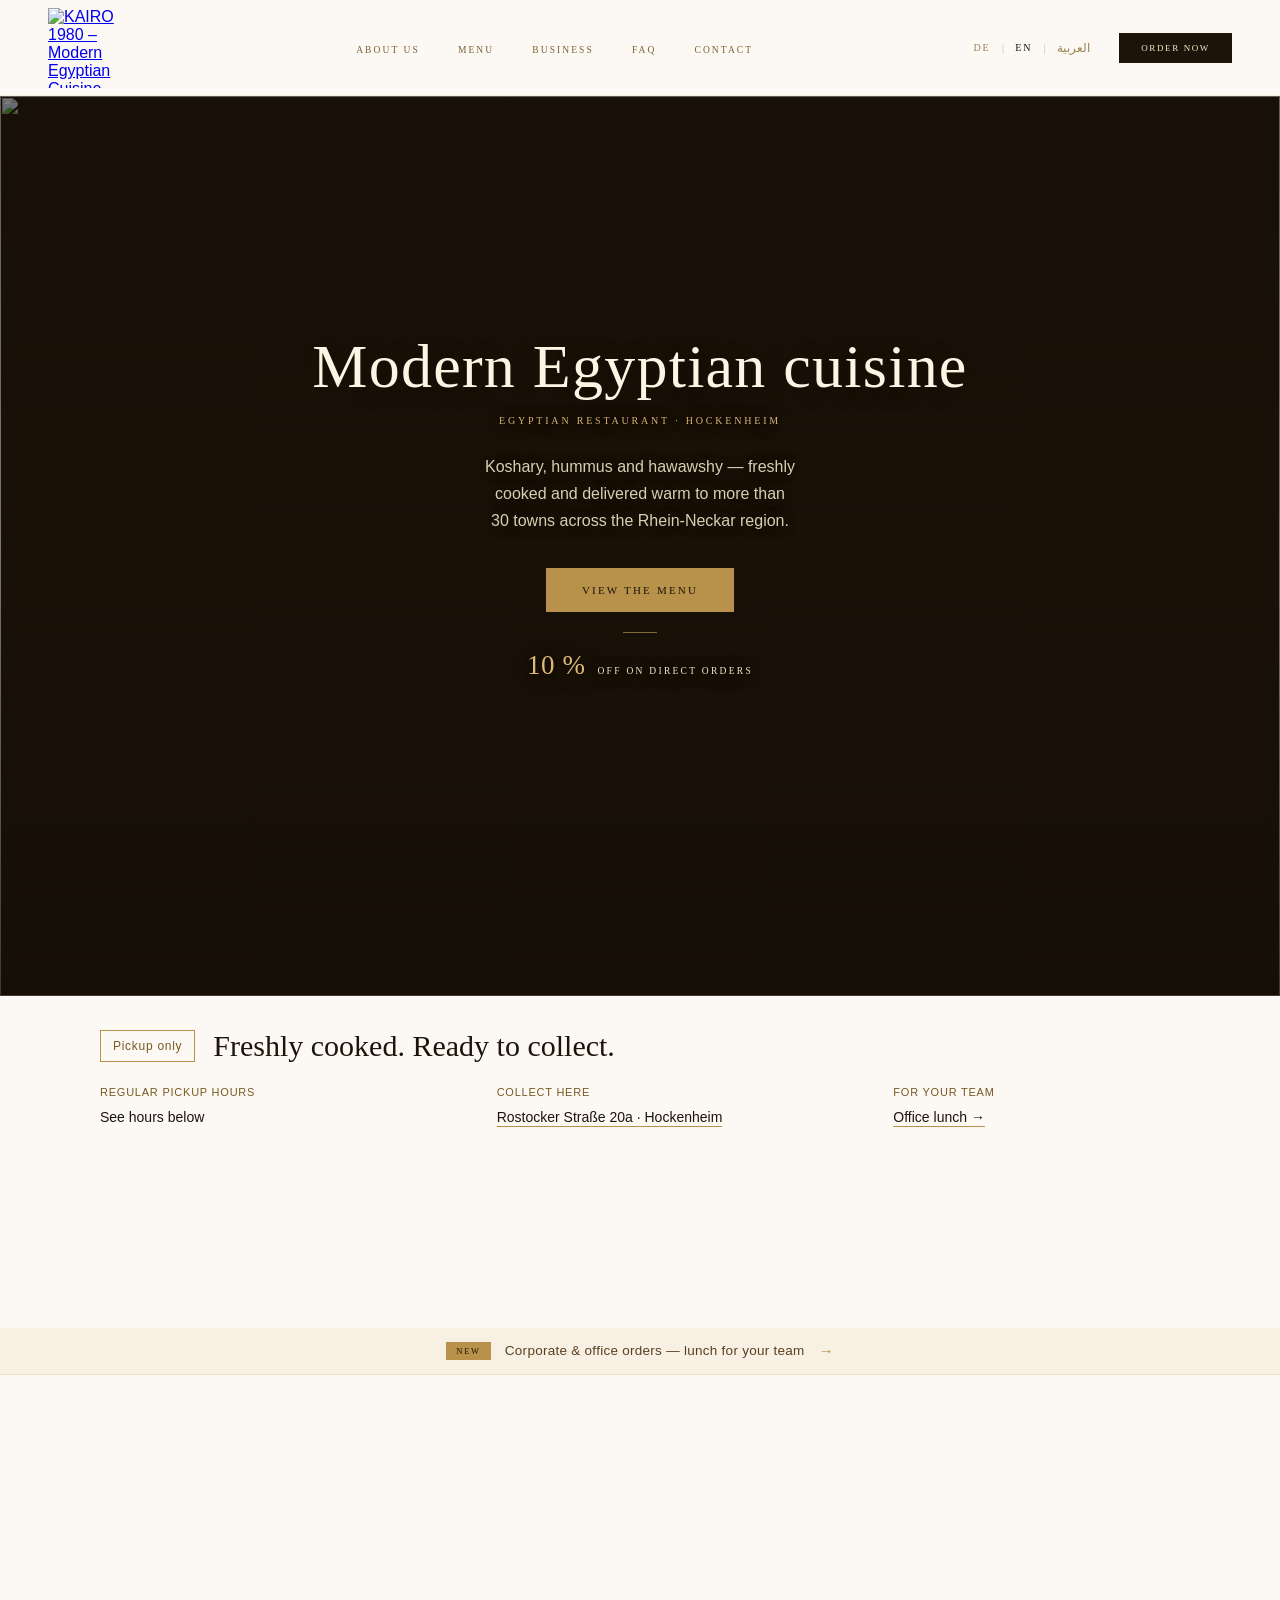
==== index.html @ 0d57faad "Pickup-only mode offers online payment again, and orders after a closure reach the books - The baske" ====
<!DOCTYPE html>
<html lang="de">
<head>
<meta charset="UTF-8">
<meta name="viewport" content="width=device-width, initial-scale=1.0">
<title class="t" data-de="Ägyptisches Restaurant Hockenheim | KAIRO 1980" data-en="Egyptian Restaurant Hockenheim | KAIRO 1980" data-ar="مطعم مصري في هوكنهايم | KAIRO 1980">Ägyptisches Restaurant Hockenheim | KAIRO 1980</title>
<!-- The description, the social cards and the canonical are written by

     lang.js for the language being read, from the same data-* attributes the

     visible copy uses. The values below are the German original and the

     no-JavaScript fallback. -->

<meta name="description" class="t" data-t="content"

      data-de="Ägyptisches Restaurant in Hockenheim: Koshary, Hummus und Hawawshy, frisch gekocht. Lieferung im Rhein-Neckar-Kreis und Abholung – ab 100 € gratis geliefert."

      data-en="KAIRO 1980 – Egyptian restaurant in Hockenheim (Rhein-Neckar). Authentic Koshary, Hummus, Hawawshy &amp; more. Delivery and pickup – free delivery from €100."

      data-ar="KAIRO 1980 – مطعم مصري في هوكنهايم (راين-نيكار). كشري وحمص وحواوشي أصلي وأكتر. توصيل واستلام — ومن 100 € وفوق التوصيل مجاني."

      content="KAIRO 1980 – Ägyptisches Restaurant in Hockenheim (Rhein-Neckar). Authentisches Koshary, Hummus, Hawawshy &amp; mehr. Lieferservice und Abholung – ab 100 € Bestellwert liefern wir kostenfrei." data-pickup-de="Frisch gekochte ägyptische Küche zum Abholen in Hockenheim: Koshary, Hummus, Hawawshy und mehr. Online bestellen, in der Rostocker Straße 20a abholen." data-pickup-en="Fresh Egyptian food for pickup in Hockenheim. Order for yourself or your team lunch and collect at Rostocker Straße 20a. No delivery." data-pickup-ar="أكل مصري طازة للاستلام من المطعم في هوكنهايم. اطلب لنفسك أو لغدا فريقك واستلم من Rostocker Straße 20a. مفيش توصيل.">
<meta name="keywords" class="t" data-t="content"

      data-de="ägyptisches Restaurant Hockenheim, Koshary Hockenheim, ägyptisches Essen Hockenheim, Lieferservice Hockenheim, arabisches Essen Mannheim, orientalisches Restaurant Rhein-Neckar, Hummus Hockenheim, Hawawshy, Egyptian restaurant Hockenheim, KAIRO 1980"

      data-en="Egyptian restaurant Hockenheim, Koshary Hockenheim, Egyptian food Hockenheim, food delivery Hockenheim, Arabic food Mannheim, Middle Eastern restaurant Rhein-Neckar, Hummus Hockenheim, Hawawshy, KAIRO 1980"

      data-ar="مطعم مصري في ألمانيا, مطعم مصري هوكنهايم, أكل مصري هوكنهايم, كشري في ألمانيا, حواوشي هوكنهايم, توصيل أكل عربي مانهايم, مطعم عربي راين نيكار, KAIRO 1980"

      content="ägyptisches Restaurant Hockenheim, Koshary Hockenheim, ägyptisches Essen Hockenheim, Lieferservice Hockenheim, arabisches Essen Mannheim, orientalisches Restaurant Rhein-Neckar, Hummus Hockenheim, Hawawshy, Egyptian restaurant Hockenheim, KAIRO 1980" data-pickup-de="ägyptisches Essen Hockenheim, Abholung Hockenheim, Mittagessen Büro, Team-Lunch, KAIRO 1980" data-pickup-en="Egyptian food Hockenheim, pickup, office lunch, team lunch, KAIRO 1980" data-pickup-ar="أكل مصري هوكنهايم، استلام، غدا الشركات، KAIRO 1980">
<!-- max-image-preview:large is what lets Google show the hero photograph next
     to the result rather than a thumbnail; the snippet limits stop it from
     truncating the description on its own. -->
<meta name="robots" content="index, follow, max-image-preview:large, max-snippet:-1, max-video-preview:-1">
<meta name="author" content="KAIRO 1980">
<meta name="theme-color" content="#1c1409">
<!-- One URL per language, so a shared link opens in the language it was shared
     in and hreflang has something real to point at. lang.js keeps the canonical
     in step with what is being read, appending ?lang= to the href below;
     German, the default, keeps the bare URL. The href is the only place this
     page's address is written — nothing repeats it for the script to read. -->
<link rel="canonical" href="https://kairo1980.de/">

<link rel="alternate" hreflang="de" href="https://kairo1980.de/">

<link rel="alternate" hreflang="en" href="https://kairo1980.de/?lang=en">

<link rel="alternate" hreflang="ar" href="https://kairo1980.de/?lang=ar">

<link rel="alternate" hreflang="x-default" href="https://kairo1980.de/">
<meta property="og:type" content="restaurant">
<meta property="og:title" class="t" data-t="content" data-de="KAIRO 1980 – Moderne Ägyptische Küche in Hockenheim" data-en="KAIRO 1980 – Modern Egyptian Cuisine in Hockenheim" data-ar="KAIRO 1980 – مطبخ مصري عصري في هوكنهايم" content="KAIRO 1980 – Moderne Ägyptische Küche in Hockenheim">
<meta property="og:description" class="t" data-t="content" data-de="Authentisches ägyptisches Comfort Food mit Seele. Koshary, Hummus, Hawawshy &amp; mehr. Lieferservice &amp; Abholung in Hockenheim." data-en="Authentic Egyptian comfort food with soul. Koshary, Hummus, Hawawshy &amp; more. Delivery &amp; pickup in Hockenheim." data-ar="أكل مصري أصيل بروح. كشري وحمص وحواوشي وأكتر. توصيل واستلام في هوكنهايم." content="Authentisches ägyptisches Comfort Food mit Seele. Koshary, Hummus, Hawawshy &amp; mehr. Lieferservice &amp; Abholung in Hockenheim." data-pickup-de="Frisch gekochte ägyptische Küche zum Abholen in Hockenheim: Koshary, Hummus, Hawawshy und mehr. Online bestellen, in der Rostocker Straße 20a abholen." data-pickup-en="Fresh Egyptian food for pickup in Hockenheim. Order for yourself or your team lunch and collect at Rostocker Straße 20a. No delivery." data-pickup-ar="أكل مصري طازة للاستلام من المطعم في هوكنهايم. اطلب لنفسك أو لغدا فريقك واستلم من Rostocker Straße 20a. مفيش توصيل.">
<meta property="og:url" content="https://kairo1980.de/">
<meta property="og:image" content="https://kairo1980.de/images/hero.jpg">
<meta property="og:image:width" content="1920">
<meta property="og:image:height" content="1280">
<meta property="og:image:alt" class="t" data-t="content" data-de="Ägyptische Gerichte von KAIRO 1980 in Hockenheim" data-en="Egyptian dishes by KAIRO 1980 in Hockenheim" data-ar="أطباق مصرية من KAIRO 1980 في هوكنهايم" content="Ägyptische Gerichte von KAIRO 1980 in Hockenheim">
<meta property="og:locale" class="t" data-t="content" data-de="de_DE" data-en="en_GB" data-ar="ar_EG" content="de_DE">
<meta property="og:locale:alternate" content="en_GB">
<meta property="og:locale:alternate" content="ar_EG">
<meta property="og:site_name" content="KAIRO 1980">
<meta name="twitter:card" content="summary_large_image">
<meta name="twitter:title" class="t" data-t="content" data-de="KAIRO 1980 – Moderne Ägyptische Küche in Hockenheim" data-en="KAIRO 1980 – Modern Egyptian Cuisine in Hockenheim" data-ar="KAIRO 1980 – مطبخ مصري عصري في هوكنهايم" content="KAIRO 1980 – Moderne Ägyptische Küche in Hockenheim">
<meta name="twitter:description" class="t" data-t="content" data-de="Authentisches ägyptisches Comfort Food. Lieferservice &amp; Abholung in Hockenheim." data-en="Authentic Egyptian comfort food. Delivery &amp; pickup in Hockenheim." data-ar="أكل مصري أصيل. توصيل واستلام في هوكنهايم." content="Authentisches ägyptisches Comfort Food. Lieferservice &amp; Abholung in Hockenheim." data-pickup-de="Frisch gekochte ägyptische Küche zum Abholen in Hockenheim: Koshary, Hummus, Hawawshy und mehr. Online bestellen, in der Rostocker Straße 20a abholen." data-pickup-en="Fresh Egyptian food for pickup in Hockenheim. Order for yourself or your team lunch and collect at Rostocker Straße 20a. No delivery." data-pickup-ar="أكل مصري طازة للاستلام من المطعم في هوكنهايم. اطلب لنفسك أو لغدا فريقك واستلم من Rostocker Straße 20a. مفيش توصيل.">
<meta name="twitter:image" content="https://kairo1980.de/images/hero.jpg">
<meta name="twitter:image:alt" class="t" data-t="content" data-de="Ägyptische Gerichte von KAIRO 1980 in Hockenheim" data-en="Egyptian dishes by KAIRO 1980 in Hockenheim" data-ar="أطباق مصرية من KAIRO 1980 في هوكنهايم" content="Ägyptische Gerichte von KAIRO 1980 in Hockenheim">
<!-- Base structured data. order.js rewrites the opening hours, the delivery
     towns, the menu and the rating into this block from the same config and
     DOM the page renders, so the markup and the data cannot diverge. The
     values below are the no-JavaScript fallback. -->
<script id="restaurantSchema" type="application/ld+json">
{
  "@context": "https://schema.org",
  "@type": "Restaurant",
  "@id": "https://kairo1980.de/#restaurant",
  "name": "KAIRO 1980",
  "description": "Authentische moderne ägyptische Küche in Hockenheim. Frisch zubereitet, handgemacht – inspiriert von den Aromen Kairos.",
  "url": "https://kairo1980.de/",
  "logo": "https://kairo1980.de/images/logo-mark.png",
  "image": [
    "https://kairo1980.de/images/hero.jpg",
    "https://kairo1980.de/images/logo-mark.png"
  ],
  "telephone": "+49-176-79906621",
  "email": "info@kairo1980.de",
  "address": {
    "@type": "PostalAddress",
    "streetAddress": "Rostocker Straße 20a",
    "addressLocality": "Hockenheim",
    "postalCode": "68766",
    "addressCountry": "DE"
  },
  "geo": {
    "@type": "GeoCoordinates",
    "latitude": 49.3298953,
    "longitude": 8.5472743
  },
  "openingHoursSpecification": [
    {
      "@type": "OpeningHoursSpecification",
      "dayOfWeek": ["Wednesday","Thursday","Friday","Saturday","Sunday"],
      "opens": "11:00",
      "closes": "14:30"
    },
    {
      "@type": "OpeningHoursSpecification",
      "dayOfWeek": ["Wednesday","Thursday","Friday","Saturday","Sunday"],
      "opens": "18:00",
      "closes": "23:00"
    },
    {
      "@type": "OpeningHoursSpecification",
      "dayOfWeek": ["Monday", "Tuesday"],
      "opens": "00:00",
      "closes": "00:00"
    }
  ],
  "servesCuisine": ["Ägyptisch", "Orientalisch", "Arabisch", "Egyptian", "Middle Eastern"],
  "areaServed": ["Hockenheim","Reilingen","Neulußheim","Altlußheim","Ketsch","Edingen-Neckarhausen","Ladenburg","Walldorf","St. Leon-Rot","Sandhausen","Schwetzingen","Plankstadt","Brühl","Waghäusel","Oberhausen-Rheinhausen","Eppelheim","Wiesloch","Philippsburg","Rauenberg","Heidelberg","Schifferstadt","Mannheim"],
  "keywords": "Koshary, Hummus, Hawawshy, Baba Ghanough, ägyptisches Restaurant, Lieferservice Hockenheim",
  "priceRange": "€€",
  "hasMap": [
    "https://maps.google.com/?q=Rostocker+Stra%C3%9Fe+20a,+68766+Hockenheim",
    "https://maps.apple.com/?q=KAIRO%201980&ll=49.3298953,8.5472743&address=Rostocker%20Stra%C3%9Fe%2020a,%2068766%20Hockenheim"
  ],
  "hasMenu": "https://kairo1980.de/#speisekarte",
  "sameAs": [
    "https://www.lieferando.de/speisekarte/kairo-1980",
    "https://www.ubereats.com/de/store/kairo-1980/3a9t8nwzXfm3iAkRVtCemA",
    "https://g.page/r/CcsxCqNf8mEREBM",
    "https://www.instagram.com/_kairo1980_/"
  ],
  "currenciesAccepted": "EUR",
  "paymentAccepted": "Bargeld, EC-/Girocard, Kreditkarte, Rechnung (Firmenkunden)",
  "acceptsReservations": "False",
  "hasDeliveryMethod": ["http://purl.org/goodrelations/v1#DeliveryModeOwnFleet", "http://purl.org/goodrelations/v1#DeliveryModePickUp"],
  "potentialAction": {
    "@type": "OrderAction",
    "target": {
      "@type": "EntryPoint",
      "urlTemplate": "https://kairo1980.de/#speisekarte",
      "actionPlatform": [
        "http://schema.org/DesktopWebPlatform",
        "http://schema.org/IOSPlatform",
        "http://schema.org/AndroidPlatform"
      ]
    },
    "deliveryMethod": [
      "http://purl.org/goodrelations/v1#DeliveryModeOwnFleet",
      "http://purl.org/goodrelations/v1#DeliveryModePickUp"
    ],
    "priceSpecification": {
      "@type": "DeliveryChargeSpecification",
      "appliesToDeliveryMethod": "http://purl.org/goodrelations/v1#DeliveryModeOwnFleet",
      "priceCurrency": "EUR"
    }
  },
  "orderAction": [
    {"@type": "OrderAction", "target": "https://kairo1980.de/#speisekarte"},
    {"@type": "OrderAction", "target": "https://www.lieferando.de/speisekarte/kairo-1980"},
    {"@type": "OrderAction", "target": "https://www.ubereats.com/de/store/kairo-1980/3a9t8nwzXfm3iAkRVtCemA"}
  ],
  "parentOrganization": {
    "@type": "Organization",
    "name": "KAIRO 1980",
    "url": "https://kairo1980.de/",
    "logo": "https://kairo1980.de/images/logo-mark.png",
    "email": "info@kairo1980.de",
    "telephone": "+49-176-79906621",
    "contactPoint": {
      "@type": "ContactPoint",
      "contactType": "customer service",
      "telephone": "+49-176-79906621",
      "email": "info@kairo1980.de",
      "availableLanguage": ["de", "en", "ar"],
      "areaServed": "DE"
    }
  }
}
</script>
<!-- Generated by order.js from the rendered FAQ so the answers a visitor sees
     and the answers search engines index are always the same text. -->
<script id="faqSchema" type="application/ld+json"></script>
<link rel="icon" type="image/png" sizes="32x32" href="favicon-32x32.png">
<link rel="icon" type="image/png" sizes="16x16" href="favicon-16x16.png">
<link rel="apple-touch-icon" href="apple-touch-icon.png">
<link rel="stylesheet" href="fonts/fonts.css?v=2-arabic">
<link rel="stylesheet" href="style.css">
<!-- The hero is the LCP element. Preloading it with the same srcset the <img>
     uses starts the fetch before the stylesheet has finished parsing. -->
<link rel="preload" as="image"
      href="images/hero-1440.webp"
      imagesrcset="images/hero-960.webp 960w, images/hero-1440.webp 1440w, images/hero-1920.webp 1920w"
      imagesizes="100vw" fetchpriority="high">
<!-- Load order matters: zones.js and config.js define the data and the
     business rules, order.js consumes them, app.js drives the page chrome.
     `defer` keeps that order while letting all four download in parallel
     without blocking the parser. -->
<script src="lang.js" defer></script>
<script src="zones.js" defer></script>
<script src="config.js" defer></script>
<script src="order.js" defer></script>
<script src="app.js" defer></script>
</head>
<body>

<a class="skip-link t" href="#speisekarte" data-de="Zum Inhalt springen" data-en="Skip to content" data-ar="انتقل إلى المحتوى">Zum Inhalt springen</a>

<header>
<nav class="nav">
  <a href="#">
    <picture>
      <source srcset="images/logo-nav.webp" type="image/webp">
      <img src="images/logo-nav.png" class="nav-logo-img t" data-t="alt" alt="KAIRO 1980 – Moderne Ägyptische Küche Hockenheim" data-de="KAIRO 1980 – Moderne Ägyptische Küche Hockenheim" data-en="KAIRO 1980 – Modern Egyptian Cuisine Hockenheim" data-ar="KAIRO 1980 – مطبخ مصري عصري في هوكنهايم" width="240" height="207">
    </picture>
  </a>
  <ul class="nav-links">
    <li><a href="#ueber-uns" class="t" data-de="Über uns" data-en="About us" data-ar="من إحنا">Über uns</a></li>
    <li><a href="#speisekarte" class="t" data-de="Speisekarte" data-en="Menu" data-ar="المنيو">Speisekarte</a></li>
    <!-- Straight to the page, not to the teaser: it is the destination, and a
         link in every page's navigation is what keeps it out of orphanhood. -->
    <li data-requires="business"><a href="/firmencatering" class="t" data-de="Firmen" data-en="Business" data-ar="الشركات">Firmen</a></li>
    <li class="nav-hide-sm"><a href="#faq" class="t" data-de="FAQ" data-en="FAQ" data-ar="أسئلة شائعة">FAQ</a></li>
    <li><a href="#kontakt" class="t" data-de="Kontakt" data-en="Contact" data-ar="تواصل معانا">Kontakt</a></li>
  </ul>
  <div class="nav-right">
    <!-- Each language is written in its own script: a visitor looking for
         Arabic finds العربية, not the string "AR". lang.js marks the
         active one with aria-pressed. -->
    <div class="lang-switcher" role="group" aria-label="Sprache / Language / اللغة">
      <button class="lang-btn active" id="btn-de" data-action="lang" data-lang="de" lang="de">DE</button>
      <span class="lang-sep" aria-hidden="true">|</span>
      <button class="lang-btn" id="btn-en" data-action="lang" data-lang="en" lang="en">EN</button>
      <span class="lang-sep" aria-hidden="true">|</span>
      <button class="lang-btn is-ar" id="btn-ar" data-action="lang" data-lang="ar" lang="ar">العربية</button>
    </div>
    <a href="#speisekarte" class="nav-reserve t" data-de="Jetzt bestellen" data-en="Order now" data-ar="اطلب دلوقتي">Jetzt bestellen</a>
  </div>
</nav>
</header>

<main>
<div class="announce announce-holiday" data-requires="holiday" hidden>
  <span class="announce-tag t" data-de="Urlaub" data-en="Holiday" data-ar="إجازة">Urlaub</span>
  <span class="announce-text t"
        data-de="KAIRO 1980 macht Urlaub — vom {holidayFrom} bis {holidayTo} bleibt die Küche geschlossen. Ab {holidayBack} sind wir wieder für Sie da."
        data-en="KAIRO 1980 is on holiday — the kitchen is closed from {holidayFrom} to {holidayTo}. We are back for you on {holidayBack}."
        data-ar="KAIRO 1980 في إجازة — المطبخ مقفول من {holidayFrom} لغاية {holidayTo}. راجعين نستقبلكم يوم {holidayBack}.">KAIRO 1980 macht Urlaub — vom 9. September bis 18. September bleibt die Küche geschlossen. Ab 19. September sind wir wieder für Sie da.</span>
</div>
<section class="hero t" data-t="aria-label" aria-label="Ägyptisches Restaurant KAIRO 1980 in Hockenheim – Koshary, Hummus und mehr" data-de="Ägyptisches Restaurant KAIRO 1980 in Hockenheim – Koshary, Hummus und mehr" data-en="Egyptian restaurant KAIRO 1980 in Hockenheim – Koshary, Hummus and more" data-ar="مطعم KAIRO 1980 المصري في هوكنهايم – كشري وحمص وأكتر">
  <!-- A real <img> rather than a CSS background: the browser can only
       preload, prioritise and pick a resolution for an element it can see in
       the markup. This is the LCP element, so a phone now fetches 45 KB
       instead of the 292 KB desktop JPEG. Decorative — the <h1> carries the
       meaning — so the alt is intentionally empty. -->
  <picture>
    <source type="image/webp" sizes="100vw"
            srcset="images/hero-960.webp 960w, images/hero-1440.webp 1440w, images/hero-1920.webp 1920w">
    <img class="hero-img" src="images/hero.jpg" width="1920" height="1280"
         alt="" fetchpriority="high" decoding="async">
  </picture>
  <div class="hero-overlay"></div>
  <div class="hero-content">
    <!-- The h1 is the single strongest on-page ranking signal, so the town
         stays inside it — but as a micro-caps location line in the same
         eyebrow system used everywhere else on the page, not as the italic
         "in Hockenheim" that read like an address appended to the headline.
         It carries the exact phrase people search for, and the sub-line no
         longer repeats the town two lines later. -->
    <h1 class="hero-title">
      <span class="t" data-de="Moderne ägyptische Küche" data-en="Modern Egyptian cuisine" data-ar="مطبخ مصري عصري">Moderne ägyptische Küche</span>
      <span class="hero-title-place t" data-de="Ägyptisches Restaurant · Hockenheim" data-en="Egyptian Restaurant · Hockenheim" data-ar="مطعم مصري · هوكنهايم">Ägyptisches Restaurant · Hockenheim</span>
    </h1>
    <p class="hero-sub t"
       data-de="Koshary, Hummus und Hawawshy — frisch gekocht und warm geliefert in über 30 Orte im Rhein-Neckar-Kreis."
       data-en="Koshary, hummus and hawawshy — freshly cooked and delivered warm to more than 30 towns across the Rhein-Neckar region." data-ar="كشري وحمص وحواوشي — بيتطبخوا طازة وبيوصلوا سخنين لأكتر من 30 مدينة في منطقة راين-نيكار." data-pickup-de="Frisch gekochte ägyptische Küche zum Abholen in Hockenheim: Koshary, Hummus, Hawawshy und mehr. Online bestellen, in der Rostocker Straße 20a abholen." data-pickup-en="Fresh Egyptian food for pickup in Hockenheim. Order for yourself or your team lunch and collect at Rostocker Straße 20a. No delivery." data-pickup-ar="أكل مصري طازة للاستلام من المطعم في هوكنهايم. اطلب لنفسك أو لغدا فريقك واستلم من Rostocker Straße 20a. مفيش توصيل.">Koshary, Hummus und Hawawshy — frisch gekocht und warm geliefert in über 30 Orte im Rhein-Neckar-Kreis.</p>
    <!-- One order route, not two. The WhatsApp button that stood here opened a
         second, worse way of ordering the same food — the basket composes the
         same message with quantities, address and total already in it. -->
    <div class="hero-actions">
      <a href="#speisekarte" class="btn-primary t" data-de="Speisekarte ansehen" data-en="View the menu" data-ar="شوف المنيو" data-pickup-de="Bestellen &amp; abholen" data-pickup-en="Order for pickup" data-pickup-ar="اطلب واستلم">Speisekarte ansehen</a>
      <a href="#liefergebiet" class="btn-ghost t" data-de="Liefern wir zu Ihnen?" data-en="Do we deliver to you?" data-ar="بنوصّل لعندك؟" data-pickup-de="Abholung in Hockenheim" data-pickup-en="Pickup in Hockenheim" data-pickup-ar="الاستلام في هوكنهايم" data-pickup-href="#kontakt">Liefern wir zu Ihnen?</a>
    </div>
    <p class="hero-offer">
      <span class="hero-offer-mark"><span data-cfg="discount">10</span> %</span>
      <span class="hero-offer-text t" data-de="Rabatt auf Direktbestellungen" data-en="off on direct orders" data-ar="خصم على الطلب المباشر من موقعنا">Rabatt auf Direktbestellungen</span>
    </p>
  </div>
</section>


<section class="pickup-guide" aria-labelledby="pickupGuideTitle" hidden>
  <div class="pickup-guide-heading">
    <span class="pickup-guide-tag t" data-de="Nur Abholung" data-en="Pickup only" data-ar="استلام من المطعم فقط">Nur Abholung</span>
    <h2 id="pickupGuideTitle" class="t" data-de="Frisch gekocht. Bei uns abholen." data-en="Freshly cooked. Ready to collect." data-ar="أكل طازة. تستلمه من عندنا.">Frisch gekocht. Bei uns abholen.</h2>
  </div>
  <div class="pickup-guide-details">
    <div><span class="pickup-guide-label t" data-de="Reguläre Abholzeiten" data-en="Regular pickup hours" data-ar="مواعيد الاستلام المعتادة">Reguläre Abholzeiten</span>
      <p id="pickupWeek" class="t" data-de="Zeiten unten ansehen" data-en="See hours below" data-ar="شوف المواعيد تحت">Zeiten unten ansehen</p></div>
    <div><span class="pickup-guide-label t" data-de="Hier abholen" data-en="Collect here" data-ar="الاستلام من هنا">Hier abholen</span>
      <a href="#kontakt">Rostocker Straße 20a · Hockenheim</a></div>
    <div><span class="pickup-guide-label t" data-de="Für Ihr Team" data-en="For your team" data-ar="لفريقك">Für Ihr Team</span>
      <a class="t" href="/firmencatering" data-de="Mittagessen fürs Büro →" data-en="Office lunch →" data-ar="غدا المكتب ←">Mittagessen fürs Büro →</a></div>
  </div>
  <p class="order-off pickup-guide-status" hidden></p>
</section>

<div class="strip fade-in">
  <div class="strip-item">
    <span class="strip-num">01</span>
    <div class="strip-title t" data-de="Frisch zubereitet" data-en="Freshly prepared" data-ar="بيتحضّر طازة">Frisch zubereitet</div>
    <p class="strip-text t" data-de="Jedes Gericht wird erst nach Bestellung zubereitet." data-en="Every dish is prepared fresh after you order." data-ar="كل طبق بيتحضّر بعد ما تطلبه، مش قبل كده.">Jedes Gericht wird erst nach Bestellung zubereitet.</p>
  </div>
  <div class="strip-item">
    <span class="strip-num">02</span>
    <div class="strip-title t" data-de="Handgemacht" data-en="Handmade" data-ar="شغل إيد">Handgemacht</div>
    <p class="strip-text t" data-de="Keine Fertigprodukte. Saucen frisch, Gemüse von Hand." data-en="No ready-made products. Sauces freshly made, vegetables cut by hand." data-ar="مفيش حاجة جاهزة. الصوصات بتتعمل عندنا، والخضار بيتقطّع بالإيد.">Keine Fertigprodukte. Saucen frisch, Gemüse von Hand.</p>
  </div>
  <div class="strip-item">
    <span class="strip-num">03</span>
    <div class="strip-title t" data-de="Leidenschaft" data-en="Passion" data-ar="شغف">Leidenschaft</div>
    <p class="strip-text t" data-de="Aus echter Freude am Kochen und Teilen." data-en="Born from a genuine love of cooking and sharing." data-ar="من حب حقيقي للطبخ وللمّة السفرة.">Aus echter Freude am Kochen und Teilen.</p>
  </div>
</div>

<!-- The holiday band. Hidden in the markup and revealed by JS for the same
     reason the festival band below it is: it names specific days, and a
     "we are away" that outlives the holiday turns away a guest standing in
     front of an open shop. No clock, no band.

     The three dates are filled from config.js -> holiday by applyConfig(), and
     only two of them are stored: the last closed day is derived from `until`,
     which is the day we are back, so the two can never disagree. The literals
     below are the no-JavaScript fallback and nothing else.

     Not a link: it asks for nothing and there is nowhere useful to send a
     reader who has just been told the kitchen is shut. -->


<!-- The festival band. `hidden` in the markup and revealed by JS, which is the
     opposite default to the corporate announcement below it — deliberately.
     That one advertises a standing service and is safe to show to a reader
     whose JavaScript never ran; this one advertises four specific days, and a
     festival that finished last weekend is worse than no band at all. So it
     fails closed: no clock, no band. `{ringDistanceKm}` is filled from
     config.js, and the literal below is only the no-JavaScript fallback.
     "Glücksgefühle" is the event's own name and is therefore spelled the same
     in all three languages, exactly as Lieferando and PayPal are. -->
<a href="#speisekarte" class="announce announce-event" data-requires="event" hidden>
  <span class="announce-tag t" data-de="Festival" data-en="Festival" data-ar="مهرجان">Festival</span>
  <span class="announce-text t"
        data-de="Glücksgefühle: keine {ringDistanceKm} km vom Ring — vorbestellen, abholen, kein Anstehen."
        data-en="Glücksgefühle: less than {ringDistanceKm} km from the Ring — order ahead, collect, skip the queue."
        data-ar="Glücksgefühle: أقل من {ringDistanceKm} كم من الحلبة — اطلب بدري واستلم من غير طوابير.">Glücksgefühle: keine 2 km vom Ring — vorbestellen, abholen, kein Anstehen.</span>
  <span class="announce-arrow" aria-hidden="true">→</span>
</a>

<!-- Announcement rather than a modal: an interstitial costs mobile conversions
     and cannot be linked to, while this scrolls to a section with its own URL. -->
<a href="/firmencatering" class="announce" data-requires="business">
  <span class="announce-tag t" data-de="Neu" data-en="New" data-ar="جديد">Neu</span>
  <span class="announce-text t"
        data-de="Firmen- & Büro-Bestellungen — Mittagessen für Ihr Team"
        data-en="Corporate & office orders — lunch for your team" data-ar="طلبات الشركات والمكاتب — غداء لفريقك">Firmen- &amp; Büro-Bestellungen — Mittagessen für Ihr Team</span>
  <span class="announce-arrow" aria-hidden="true">→</span>
</a>

<section id="ueber-uns" class="fade-in">
  <div class="story">
    <div class="story-left">
      <span class="story-year">1980</span>
      <span class="story-eyebrow t" data-de="Über uns" data-en="About us" data-ar="من إحنا">Über uns</span>
      <h2><span class="t" data-de="Willkommen bei Kairo 1980" data-en="Welcome to Kairo 1980" data-ar="أهلاً بيك في KAIRO 1980">Willkommen bei Kairo 1980</span></h2>
    </div>
    <div class="story-right">
      <div class="rule"></div>
      <p class="t" data-de="KAIRO 1980 entstand aus einem einfachen Gefühl: dem Vermissen von Zuhause." data-en="KAIRO 1980 was born from a simple feeling: missing home." data-ar="KAIRO 1980 بدأ من إحساس بسيط: الحنين للبيت.">KAIRO 1980 entstand aus einem einfachen Gefühl: dem Vermissen von Zuhause.</p>
      <p class="t" data-de="Nicht dem perfekten Bild Ägyptens aus Reiseführern. Sondern dem echten. Der Duft von Gewürzen in den Straßen Kairos bei Nacht. Frisch gebackenes Brot, noch warm in der Hand. Reis, der dampfend auf großen Familientischen steht." data-en="Not the perfect image of Egypt from travel guides. But the real one. The smell of spices in Cairo's streets at night. Freshly baked bread, still warm in your hand. Rice steaming on large family tables." data-ar="مش صورة مصر المثالية اللي في كتب السفر، لكن مصر الحقيقية. ريحة البهارات في شوارع القاهرة بالليل. عيش خارج من الفرن لسه دافي في إيدك. ورز بيطلّع بخار على سفرة عيلة كبيرة.">Nicht dem perfekten Bild Ägyptens aus Reiseführern. Sondern dem echten. Der Duft von Gewürzen in den Straßen Kairos bei Nacht. Frisch gebackenes Brot, noch warm in der Hand. Reis, der dampfend auf großen Familientischen steht.</p>
      <p class="t" data-de="Diese Art von Essen bleibt im Gedächtnis — lange nachdem der Teller leer ist." data-en="This kind of food stays with you — long after the plate is empty." data-ar="الأكل ده بيفضل في الذاكرة — بعد ما الطبق يفضى بكتير.">Diese Art von Essen bleibt im Gedächtnis — lange nachdem der Teller leer ist.</p>

      <div class="mehr-lesen-content" id="mehrLesenContent">
        <p class="t" data-de="Mit KAIRO 1980 wollten wir genau dieses Gefühl nach Deutschland bringen: authentisches ägyptisches Comfort Food mit Seele, Ehrlichkeit und modernem Anspruch." data-en="With KAIRO 1980 we wanted to bring exactly that feeling to Germany: authentic Egyptian comfort food with soul, honesty and a modern approach." data-ar="بـ KAIRO 1980 حبينا نجيب الإحساس ده بالظبط لألمانيا: أكل مصري أصيل بروح وصدق وبمستوى عصري.">Mit KAIRO 1980 wollten wir genau dieses Gefühl nach Deutschland bringen: authentisches ägyptisches Comfort Food mit Seele, Ehrlichkeit und modernem Anspruch.</p>
        <p class="t" data-de="Jedes Gericht erzählt ein Stück Geschichte. Inspiriert von Familienküchen, den Straßen Kairos und den Geschmäckern, mit denen viele Ägypter aufgewachsen sind." data-en="Every dish tells a piece of history. Inspired by family kitchens, the streets of Cairo and the flavours many Egyptians grew up with." data-ar="كل طبق بيحكي جزء من حكاية. مستوحى من مطابخ البيوت، ومن شوارع القاهرة، ومن الطعم اللي كبر عليه ناس كتير في مصر.">Jedes Gericht erzählt ein Stück Geschichte. Inspiriert von Familienküchen, den Straßen Kairos und den Geschmäckern, mit denen viele Ägypter aufgewachsen sind.</p>
        <p class="t" data-de="Wir sind kein Fast Food, das nur authentisch wirken möchte. Und keine künstliche Luxusmarke, die sich zu wichtig nimmt." data-en="We are not fast food trying to look authentic. And not an artificial luxury brand that takes itself too seriously." data-ar="إحنا مش وجبات سريعة بتحاول تبان أصيلة، ولا ماركة فخامة مصطنعة بتاخد نفسها أكبر من حجمها.">Wir sind kein Fast Food, das nur authentisch wirken möchte. Und keine künstliche Luxusmarke, die sich zu wichtig nimmt.</p>
        <p class="t" data-de="KAIRO 1980 steht für warmes, ehrliches Essen — gemacht für echte Momente: für entspannte Abende zuhause, gemeinsames Essen mit Freunden, nächtliche Cravings und die kleinen Augenblicke, die man wirklich genießt." data-en="KAIRO 1980 stands for warm, honest food — made for real moments: relaxed evenings at home, sharing food with friends, late-night cravings and the small moments you truly enjoy." data-ar="KAIRO 1980 معناه أكل دافي وصادق — متعمول للحظات حقيقية: سهرة هادية في البيت، أكل مع الأصحاب، جوع نص الليل، واللحظات الصغيرة اللي بتستمتع بيها فعلاً.">KAIRO 1980 steht für warmes, ehrliches Essen — gemacht für echte Momente: für entspannte Abende zuhause, gemeinsames Essen mit Freunden, nächtliche Cravings und die kleinen Augenblicke, die man wirklich genießt.</p>
        <p class="t" data-de="Von rauchigem Baba Ganoush über goldene, knusprige Pommes bis hin zu aromatischen Reisgerichten, frischem ägyptischem Brot und langsam gekochten Rezepten voller Gewürze und Nostalgie — jede Bestellung soll vertraut, großzügig und unvergesslich wirken." data-en="From smoky Baba Ganoush to golden crispy fries, aromatic rice dishes, fresh Egyptian bread and slow-cooked recipes full of spices and nostalgia — every order should feel familiar, generous and unforgettable." data-ar="من بابا غنوج مدخّن، لبطاطس دهبي مقرمشة، لأطباق رز مليانة ريحة، وعيش مصري طازة، ووصفات بتتطبخ على نار هادية مليانة بهارات وذكريات — كل طلب المفروض يحسّسك إنك في بيتك، وإنه كريم، وإنه مش هيتنسي.">Von rauchigem Baba Ganoush über goldene, knusprige Pommes bis hin zu aromatischen Reisgerichten, frischem ägyptischem Brot und langsam gekochten Rezepten voller Gewürze und Nostalgie — jede Bestellung soll vertraut, großzügig und unvergesslich wirken.</p>
        <p class="t" data-de="Denn für uns ist Essen etwas Emotionales. Es verbindet Menschen mit Erinnerungen. Mit Kultur. Mit Heimat." data-en="Because for us, food is something emotional. It connects people with memories. With culture. With home." data-ar="لأن الأكل عندنا إحساس. بيوصّل الناس بذكرياتهم. وبثقافتهم. وببلدهم.">Denn für uns ist Essen etwas Emotionales. Es verbindet Menschen mit Erinnerungen. Mit Kultur. Mit Heimat.</p>
        <p><strong class="t" data-de="KAIRO 1980 ist modernes Kairo-Gefühl — direkt zu dir nach Hause." data-en="KAIRO 1980 is the modern Cairo feeling — delivered straight to your door." data-ar="KAIRO 1980 هو إحساس القاهرة العصرية — لحد باب بيتك." data-pickup-de="KAIRO 1980 ist modernes Kairo-Gefühl — frisch gekocht und bereit zum Mitnehmen." data-pickup-en="KAIRO 1980 is the modern Cairo feeling — freshly cooked and ready to take home." data-pickup-ar="KAIRO 1980 هو إحساس القاهرة العصرية — أكل طازة جاهز تاخده معاك.">KAIRO 1980 ist modernes Kairo-Gefühl — direkt zu dir nach Hause.</strong></p>
      </div>
      <button class="mehr-lesen-btn" id="mehrLesenBtn" data-action="toggle-story" aria-expanded="false" aria-controls="mehrLesenContent"><span class="t" data-de="Mehr lesen" data-en="Read more" data-ar="اقرأ المزيد">Mehr lesen</span></button>
    </div>
  </div>
</section>

<section id="speisekarte" class="fade-in">
  <div class="menu-section">
    <span class="menu-eyebrow t" data-de="Speisekarte" data-en="Menu" data-ar="المنيو">Speisekarte</span>
    <h2 class="menu-title t" data-de="Unsere Gerichte" data-en="Our Dishes" data-ar="أطباقنا">Unsere Gerichte</h2>
    <p class="menu-legal t" data-de="Alle Preise sind Endpreise. Gemäß § 19 UStG erheben wir keine Umsatzsteuer und weisen diese daher nicht aus. Lieferkosten richten sich nach der Postleitzahl und werden im Warenkorb ausgewiesen. Kennzeichnungspflichtige Allergene sind bei jedem Gericht angegeben." data-en="All prices are total prices. Under § 19 UStG we do not charge VAT and therefore do not show it. Delivery costs depend on the postcode and are shown in the basket. Allergens requiring declaration are listed with every dish." data-ar="كل الأسعار نهائية. وطبقاً لـ § 19 UStG إحنا مش بنحصّل ضريبة قيمة مضافة وبالتالي مش بنوضّحها. ومصاريف التوصيل بتتحدد حسب الرمز البريدي وبتظهر في السلة. ومسببات الحساسية الواجب الإعلان عنها مكتوبة مع كل طبق." data-pickup-de="Alle Preise sind Endpreise. Gemäß § 19 UStG erheben wir keine Umsatzsteuer und weisen diese daher nicht aus. Kennzeichnungspflichtige Allergene sind bei jedem Gericht angegeben." data-pickup-en="All prices are total prices. Under § 19 UStG we do not charge or show VAT. Declarable allergens are listed for each dish." data-pickup-ar="كل الأسعار نهائية. طبقاً لـ § 19 UStG إحنا مش بنحصّل ضريبة قيمة مضافة. مسببات الحساسية موضحة مع كل طبق.">Alle Preise sind Endpreise. Gemäß § 19 UStG erheben wir keine Umsatzsteuer und weisen diese daher nicht aus. Lieferkosten richten sich nach der Postleitzahl und werden im Warenkorb ausgewiesen. Kennzeichnungspflichtige Allergene sind bei jedem Gericht angegeben.</p>

    <!-- Written by order.js when the restaurant has paused ordering, and empty
         the rest of the time. The menu, the prices and the hours stay exactly
         where they are: someone who cannot order tonight may still be deciding
         where to eat tomorrow. -->
    <p class="order-off" hidden></p>

    <!-- What may be added to a dish, defined once. A ref names a dish on this
         menu and carries neither a price nor a name: both are read from that
         dish's own row, so Salata Baladi costs the same wherever it is offered.
         Dishes use a group by id: data-addons (optional, charged) or
         data-includes (choose exactly one, already in the price). -->
    <div class="addon-groups" hidden>
      <div data-addon-group="getraenk" data-max="1" data-de="Dazu genießen" data-en="Something to drink" data-ar="تشرب معاه إيه">
        <span data-ref="fritz-kola-0-33-l"></span><span data-ref="fritz-orange-0-33-l"></span><span data-ref="fritz-zero-kola-0-33-l"></span><span data-ref="hausgemachter-karkadeh-0-5-l"></span>
      </div>
      <div data-addon-group="menue-getraenk" data-max="1" data-de="Getränk nach Wahl" data-en="Drink of your choice" data-ar="المشروب اللي تختاره">
        <span data-ref="mineralwasser-still-0-25-l"></span><span data-ref="mineralwasser-sprudel-0-25-l"></span><span data-ref="fritz-kola-0-33-l"></span><span data-ref="fritz-orange-0-33-l"></span><span data-ref="fritz-zero-kola-0-33-l"></span><span data-ref="hausgemachter-karkadeh-0-5-l"></span>
      </div>
      <div data-addon-group="beilagen-bowl" data-max="3" data-de="Passt gut dazu" data-en="Goes well with it" data-ar="يليق معاه">
        <span data-ref="salata-baladi"></span><span data-ref="tahini-dip"></span><span data-ref="habanero-sauce"></span>
      </div>
      <div data-addon-group="beilagen-sandwich" data-max="3" data-de="Passt gut dazu" data-en="Goes well with it" data-ar="يليق معاه">
        <span data-ref="steakhouse-pommes"></span><span data-ref="salata-baladi"></span><span data-ref="habanero-sauce"></span>
      </div>
    </div>
    <div class="cat-head"><h3 class="cat-name t" data-de="Orientalische Vorspeisen" data-en="Oriental Starters" data-ar="مقبلات شرقية">Orientalische Vorspeisen</h3><div class="cat-line"></div></div>

    <div class="mitem" data-item="baba-ghanough" data-price="11.00" data-allergens="gluten milk sesame">
      <div>
        <div class="mname t" data-de="Baba Ghanough" data-en="Baba Ghanough" data-ar="بابا غنوج">Baba Ghanough</div>
        <p class="mdesc t" data-de="Zartes Auberginenpüree aus gegrillter Aubergine, fein abgestimmt mit orientalischen Gewürzen, cremiger Tahini und einer leichten Knoblauchnote. Serviert mit arabischem Fladenbrot." data-en="Delicate grilled aubergine purée, finely balanced with oriental spices, creamy tahini and a hint of garlic. Served with Arabic flatbread." data-ar="بابا غنوج طري من الباذنجان المشوي، متظبط ببهارات شرقية وطحينة كريمي ولمسة توم خفيفة. بيتقدّم مع العيش العربي.">Zartes Auberginenpüree aus gegrillter Aubergine, fein abgestimmt mit orientalischen Gewürzen, cremiger Tahini und einer leichten Knoblauchnote. Serviert mit arabischem Fladenbrot.</p>
        <div class="mtags"><span class="tag veg t" data-de="Vegetarisch" data-en="Vegetarian" data-ar="نباتي">Vegetarisch</span></div>
      </div>
      <div class="mprice">11,00 €</div>
    </div>

    <div class="mitem" data-item="eingelegte-auberginen" data-price="11.00" data-allergens="gluten">
      <div>
        <div class="mname t" data-de="Eingelegte Auberginen" data-en="Eingelegte Auberginen" data-ar="باذنجان مخلل">Eingelegte Auberginen</div>
        <p class="mdesc t" data-de="Klassischer ägyptischer Auberginensalat, mariniert mit Zitrone, Knoblauch, Peperoni und orientalischen Gewürzen. Leicht scharf und serviert mit arabischem Fladenbrot." data-en="Classic Egyptian aubergine salad, marinated with lemon, garlic, peppers and oriental spices. Lightly spicy and served with Arabic flatbread." data-ar="سلطة الباذنجان المصري الكلاسيكية، متتبّلة بالليمون والتوم والشطة والبهارات الشرقية. حراق خفيف وبيتقدّم مع العيش العربي.">Klassischer ägyptischer Auberginensalat, mariniert mit Zitrone, Knoblauch, Peperoni und orientalischen Gewürzen. Leicht scharf und serviert mit arabischem Fladenbrot.</p>
        <div class="mtags"><span class="tag v t" data-de="Vegan" data-en="Vegan" data-ar="نباتي بالكامل">Vegan</span></div>
      </div>
      <div class="mprice">11,00 €</div>
    </div>

    <div class="mitem" data-item="hummus" data-price="9.50" data-allergens="gluten sesame">
      <div>
        <div class="mname t" data-de="Hummus" data-en="Hummus" data-ar="حمص">Hummus</div>
        <p class="mdesc t" data-de="Der bekannte Klassiker der arabischen Küche: Fein-cremiges Kichererbsenpüree mit feiner Limettennote und einem Hauch Knoblauch, garniert mit gerösteten Pinienkernen und serviert mit arabischem Fladenbrot." data-en="The well-known classic of Arabic cuisine: finely creamy chickpea purée with a subtle lime note and a hint of garlic, garnished with roasted pine nuts and served with Arabic flatbread." data-ar="كلاسيك المطبخ العربي المعروف: حمص كريمي ناعم بلمسة ليمون خفيفة وشوية توم، متزيّن بصنوبر محمّص وبيتقدّم مع العيش العربي.">Der bekannte Klassiker der arabischen Küche: Fein-cremiges Kichererbsenpüree mit feiner Limettennote und einem Hauch Knoblauch, garniert mit gerösteten Pinienkernen und serviert mit arabischem Fladenbrot.</p>
        <div class="mtags"><span class="tag v t" data-de="Vegan" data-en="Vegan" data-ar="نباتي بالكامل">Vegan</span></div>
      </div>
      <div class="mprice">9,50 €</div>
    </div>

    <div class="mitem" data-item="etwas-von-allem" data-price="26.00" data-allergens="gluten milk sesame" data-contains="hummus baba-ghanough eingelegte-auberginen">
      <div>
        <div class="mname t" data-de="Etwas von allem" data-en="Etwas von allem" data-ar="من كل بستان زهرة">Etwas von allem</div>
        <p class="mdesc t" data-de="Für alle, die unsere Vorspeisenwelt entdecken möchten: Samtiger Hummus, aromatisches Baba Ghanough und erfrischende frittierte Auberginen vereint auf einem Teller. Eine kleine Reise durch ägyptische Aromen." data-en="For those who want to explore our starter world: velvety Hummus, aromatic Baba Ghanough and refreshing fried aubergines united on one plate. A small journey through Egyptian flavours." data-ar="لأي حد عايز يكتشف عالم المقبلات عندنا: حمص مخملي، وبابا غنوج بريحة حلوة، وباذنجان مقلي منعش — كلهم في طبق واحد. رحلة صغيرة في طعم مصر.">Für alle, die unsere Vorspeisenwelt entdecken möchten: Samtiger Hummus, aromatisches Baba Ghanough und erfrischende frittierte Auberginen vereint auf einem Teller. Eine kleine Reise durch ägyptische Aromen.</p>
        <div class="mtags"><span class="tag veg t" data-de="Vegetarisch" data-en="Vegetarian" data-ar="نباتي">Vegetarisch</span></div>
      </div>
      <div class="mprice">26,00 €</div>
    </div>

    <div class="mitem" data-item="salata-baladi" data-price="6.00" data-allergens="">
      <div>
        <div class="mname t" data-de="Salata Baladi" data-en="Salata Baladi" data-ar="سلطة بلدي">Salata Baladi</div>
        <p class="mdesc t" data-de="Frische Tomaten, Gurken, Zwiebeln und Petersilie in einer würzig abgeschmeckten traditionellen Marinade – in Ägypten bekannt als das berühmte „Whisky-Wasser“ – eine aromatische orientalische Marinade." data-en="Fresh tomatoes, cucumbers, onions and parsley in a traditionally seasoned marinade – known in Egypt as the famous 'Whisky Water' – an aromatic oriental marinade." data-ar="طماطم وخيار وبصل وبقدونس طازة في تتبيلة تقليدية متظبطة — اللي معروفة في مصر باسم «مية الويسكي» الشهيرة — تتبيلة شرقية بريحة مميزة.">Frische Tomaten, Gurken, Zwiebeln und Petersilie in einer würzig abgeschmeckten traditionellen Marinade – in Ägypten bekannt als das berühmte „Whisky-Wasser“ – eine aromatische orientalische Marinade.</p>
        <div class="mtags"><span class="tag v t" data-de="Vegan" data-en="Vegan" data-ar="نباتي بالكامل">Vegan</span></div>
      </div>
      <div class="mprice">6,00 €</div>
    </div>

    <div class="cat-head"><h3 class="cat-name t" data-de="Das Herz Ägyptens" data-en="The Heart of Egypt" data-ar="قلب مصر">Das Herz Ägyptens</h3><div class="cat-line"></div></div>

    <div class="mitem" data-item="koshary" data-price="14.50" data-allergens="gluten">
      <div>
        <div class="mname t" data-de="Koshary" data-en="Koshary" data-ar="كشري">Koshary</div>
        <p class="mdesc t" data-de="Das ägyptische Nationalgericht: Berglinsen, Jasminreis, Gobbetti-Pasta und Kichererbsen, vollendet mit knusprig gerösteten Zwiebeln und einer milden Tomatensauce. Dazu unsere hausgemachten Daa'a- und Habanero-Saucen." data-en="The Egyptian national dish: mountain lentils, jasmine rice, Gobbetti pasta and chickpeas, topped with crispy roasted onions and a mild tomato sauce. Served with our homemade Daa'a and Habanero sauces." data-ar="الطبق الوطني المصري: عدس جبلي، ورز ياسمين، ومكرونة جوبيتي، وحمص، وفوقيهم بصل محمّر مقرمش وصلصة طماطم خفيفة. ومعاه الدقة والهابانيرو اللي بنعملهم في مطبخنا.">Das ägyptische Nationalgericht: Berglinsen, Jasminreis, Gobbetti-Pasta und Kichererbsen, vollendet mit knusprig gerösteten Zwiebeln und einer milden Tomatensauce. Dazu unsere hausgemachten Daa'a- und Habanero-Saucen.</p>
        <div class="mtags"><span class="tag v t" data-de="Vegan" data-en="Vegan" data-ar="نباتي بالكامل">Vegan</span></div>
      </div>
      <div class="mprice">14,50 €</div>
    </div>

    <div class="mitem" data-item="foool" data-price="12.50" data-allergens="gluten">
      <div>
        <div class="mname t" data-de="Foool" data-en="Foool" data-ar="فول مدمّس">Foool</div>
        <p class="mdesc t" data-de="Der wohl bekannteste Frühstücksklassiker Ägyptens: Cremig gekochte Favabohnen, aromatisch verfeinert mit Tomaten, Knoblauch, Peperoni, feinem Olivenöl und einem Hauch Limette. Garniert mit frischen Zwiebeln und serviert mit unserem exklusiven ägyptischen Brot – ein echter Klassiker der ägyptischen Alltagsküche." data-en="Arguably Egypt's most beloved breakfast classic: creamy cooked fava beans, aromatically refined with tomatoes, garlic, peppers, fine olive oil and a hint of lime. Garnished with fresh onions and served with our exclusive Egyptian bread – a true classic of everyday Egyptian cuisine." data-ar="أشهر فطار في مصر: فول مدمّس مطبوخ كريمي، متظبط بالطماطم والتوم والشطة وزيت زيتون فاخر وشوية ليمون. متزيّن ببصل طازة وبيتقدّم مع العيش المصري بتاعنا — كلاسيك حقيقي من أكل البيت المصري.">Der wohl bekannteste Frühstücksklassiker Ägyptens: Cremig gekochte Favabohnen, aromatisch verfeinert mit Tomaten, Knoblauch, Peperoni, feinem Olivenöl und einem Hauch Limette. Garniert mit frischen Zwiebeln und serviert mit unserem exklusiven ägyptischen Brot – ein echter Klassiker der ägyptischen Alltagsküche.</p>
        <div class="mtags"><span class="tag v t" data-de="Vegan" data-en="Vegan" data-ar="نباتي بالكامل">Vegan</span></div>
      </div>
      <div class="mprice">12,50 €</div>
    </div>

    <div class="cat-head"><h3 class="cat-name t" data-de="KAIRO Bowls" data-en="KAIRO Bowls" data-ar="أطباق KAIRO">KAIRO Bowls</h3><div class="cat-line"></div></div>

    <!-- One dish with two choices, not eight dishes. A bowl costs its base
         (rice or noodles, each with its own price) plus its topping, each set
         on its own at /admin/prices. Allergens are the union over every
         combination, by standard recipe (owner's instruction, 29 Sep 2026):
         both bases carry gluten (noodles; the rice's toasted vermicelli), the
         rice and the ghee-cooked chicken carry milk. The liver and the aubergine are
         cooked in oil, and the soguk label lists none of the fourteen (owner,
         29 Sep 2026, MENU_SYNC round 5). -->
    <div class="mitem mconfig" data-item="kairo-bowl" data-allergens="gluten milk" data-addons="getraenk beilagen-bowl">
      <div>
        <div class="mname t" data-de="KAIRO Bowl" data-en="KAIRO Bowl" data-ar="طبق KAIRO">KAIRO Bowl</div>
        <p class="mdesc t" data-de="Deine Bowl, wie du sie magst: Wähle zuerst die Basis – ägyptischer Reis oder Nudeln – und dann dein Topping." data-en="Your bowl, the way you like it: first choose the base – Egyptian rice or noodles – then your topping." data-ar="طبقك زي ما تحبه: اختار الأول القاعدة – رز مصري أو مكرونة – وبعدين اختار اللي فوقه.">Deine Bowl, wie du sie magst: Wähle zuerst die Basis – ägyptischer Reis oder Nudeln – und dann dein Topping.</p>
        <!-- Allergens (PO-05, owner's ingredients): each choice declares its own.
             The bowl's letters are its base and topping alternatives together (extras add their own); the page and the
             chooser show each choice's own, so the guest sees what they pick. -->
        <!-- Priced in two parts: the base has a price, each topping ADDS to
             it (data-surcharge). Both are set per id at /admin/prices; the
             figures here are the defaults. -->
        <ul class="mchoices" data-group="basis" data-de="Basis" data-en="Base" data-ar="القاعدة">
          <li class="mchoice" data-option="reis" data-allergens="gluten milk" data-price="9.00"><span class="mchoice-name t" data-de="Ägyptischer Reis" data-en="Ägyptischer Reis" data-ar="رز مصري">Ägyptischer Reis</span> <span class="mchoice-price">9,00 €</span></li>
          <li class="mchoice" data-option="nudeln" data-allergens="gluten" data-price="9.00"><span class="mchoice-name t" data-de="Nudeln" data-en="Nudeln" data-ar="مكرونة">Nudeln</span> <span class="mchoice-price">9,00 €</span></li>
        </ul>
        <ul class="mchoices" data-group="topping" data-surcharge="1" data-de="Topping" data-en="Topping" data-ar="اللي فوقه">
          <li class="mchoice" data-option="aubergine" data-allergens="" data-price="5.50">
            <span class="mchoice-name t" data-de="Aubergine" data-en="Aubergine" data-ar="باذنجان">Aubergine</span>
            <span class="mchoice-desc t" data-de="Aromatische Aubergine mit Knoblauch, Peperoni und orientalischen Gewürzen." data-en="Aromatic aubergine with garlic, peppers and oriental spices." data-ar="باذنجان بريحة حلوة بالتوم والشطة والبهارات الشرقية.">Aromatische Aubergine mit Knoblauch, Peperoni und orientalischen Gewürzen.</span>
            <span class="mchoice-price">+5,50 €</span>
          </li>
          <li class="mchoice" data-option="haehnchen" data-allergens="milk" data-price="7.50">
            <span class="mchoice-name t" data-de="Hähnchen" data-en="Hähnchen" data-ar="فراخ">Hähnchen</span>
            <span class="mchoice-desc t" data-de="Saftiges, orientalisch gewürztes Hähnchen." data-en="Juicy chicken with oriental spices." data-ar="فراخ طرية متبّلة ببهارات شرقية.">Saftiges, orientalisch gewürztes Hähnchen.</span>
            <span class="mchoice-price">+7,50 €</span>
          </li>
          <li class="mchoice" data-option="soguk" data-allergens="" data-price="8.50" data-unavailable-with="soguk-baladi">
            <span class="mchoice-name t" data-de="Soguk Baladi" data-en="Soguk Baladi" data-ar="سجق بلدي">Soguk Baladi</span>
            <span class="mchoice-desc t" data-de="Würzige Soguk-Wurst nach ägyptischer Art mit Tomaten und Peperoni." data-en="Spicy Egyptian-style Soguk sausage with tomatoes and peppers." data-ar="سجق متبّل على الطريقة المصرية بالطماطم والشطة.">Würzige Soguk-Wurst nach ägyptischer Art mit Tomaten und Peperoni.</span>
            <span class="mchoice-price">+8,50 €</span>
          </li>
          <li class="mchoice" data-option="kebda" data-allergens="" data-price="8.50" data-unavailable-with="kebda-eskandarany">
            <span class="mchoice-name t" data-de="Kebda" data-en="Kebda" data-ar="كبدة">Kebda</span>
            <span class="mchoice-desc t" data-de="Fein geschnittene Kalbsleber nach ägyptischer Art mit Peperoni, Knoblauch und orientalischen Gewürzen." data-en="Finely sliced veal liver, Egyptian-style, with peppers, garlic and oriental spices." data-ar="كبدة بتلو مقطعة رفيّع على الطريقة المصرية بالشطة والتوم والبهارات الشرقية.">Fein geschnittene Kalbsleber nach ägyptischer Art mit Peperoni, Knoblauch und orientalischen Gewürzen.</span>
            <span class="mchoice-price">+8,50 €</span>
          </li>
        </ul>
      </div>
      <div class="mprice"><span class="t" data-de="ab" data-en="from" data-ar="من">ab</span> 14,50 €</div>
    </div>

    <div class="cat-head"><h3 class="cat-name t" data-de="Ägyptische Straßenküche" data-en="Egyptian Street Food" data-ar="أكل الشارع المصري">Ägyptische Straßenküche</h3><div class="cat-line"></div></div>

    <div class="mitem" data-item="hawawshy" data-price="18.00" data-allergens="gluten milk sesame" data-addons="getraenk beilagen-sandwich">
      <div>
        <div class="mname t" data-de="Hawawshy" data-en="Hawawshy" data-ar="حواوشي">Hawawshy</div>
        <p class="mdesc t" data-de="Kräftig, saftig und voller orientalischer Aromen: Unser Hawawshy wird mit würzig gewürztem, frisch gewolftem Rindfleisch gefüllt und in unserem ägyptischen Fladenbrot gebacken. Verfeinert mit Zwiebeln, Paprika, frischen Kräutern und orientalischen Gewürzen. Serviert mit eingelegten Gurken und Tahini-Dip." data-en="Bold, juicy and full of oriental aromas: our Hawawshy is filled with spiced, freshly minced beef and baked in our Egyptian flatbread. Refined with onions, peppers, fresh herbs and oriental spices. Served with pickled cucumbers and tahini dip." data-ar="قوي وطري ومليان طعم شرقي: الحواوشي بتاعنا محشي لحمة مفرومة طازة ومتبّلة، ومخبوز جوه العيش المصري بتاعنا. معاه بصل وفلفل وخضرة طازة وبهارات شرقية، وبيتقدّم مع مخلل وطحينة.">Kräftig, saftig und voller orientalischer Aromen: Unser Hawawshy wird mit würzig gewürztem, frisch gewolftem Rindfleisch gefüllt und in unserem ägyptischen Fladenbrot gebacken. Verfeinert mit Zwiebeln, Paprika, frischen Kräutern und orientalischen Gewürzen. Serviert mit eingelegten Gurken und Tahini-Dip.</p>
      </div>
      <div class="mprice">18,00 €</div>
    </div>

    <div class="mitem" data-item="kebda-eskandarany" data-price="18.00" data-allergens="gluten milk sesame" data-addons="getraenk beilagen-sandwich" data-unavailable-with="kairo-bowl:kebda">
      <div>
        <div class="mname t" data-de="Kebda Eskandarany" data-en="Kebda Eskandarany" data-ar="كبدة إسكندراني">Kebda Eskandarany</div>
        <p class="mdesc t" data-de="Ein Klassiker aus Alexandria: Fein geschnittene Kalbsleber, nach ägyptischer Art aromatisch angebraten mit Peperoni, Knoblauch und einer fein abgestimmten orientalischen Gewürzmischung. Serviert in unserem exklusiven ägyptischen Brot. Serviert mit eingelegten Gurken und Tahini-Dip." data-en="A classic from Alexandria: finely sliced veal liver, aromatically sautéed Egyptian-style with peppers, garlic and a finely balanced oriental spice blend. Served in our exclusive Egyptian bread, with pickled cucumbers and tahini dip." data-ar="كلاسيك من إسكندرية: كبدة بتلو مقطعة رفيّع، متحمّرة على الطريقة المصرية بالشطة والتوم وخلطة بهارات متظبطة. بتتقدّم في العيش المصري بتاعنا مع مخلل وطحينة.">Ein Klassiker aus Alexandria: Fein geschnittene Kalbsleber, nach ägyptischer Art aromatisch angebraten mit Peperoni, Knoblauch und einer fein abgestimmten orientalischen Gewürzmischung. Serviert in unserem exklusiven ägyptischen Brot. Serviert mit eingelegten Gurken und Tahini-Dip.</p>
      </div>
      <div class="mprice">18,00 €</div>
    </div>

    <div class="mitem" data-item="soguk-baladi" data-price="18.00" data-allergens="gluten milk sesame" data-addons="getraenk beilagen-sandwich" data-unavailable-with="kairo-bowl:soguk">
      <div>
        <div class="mname t" data-de="Soguk Baladi" data-en="Soguk Baladi" data-ar="سجق بلدي">Soguk Baladi</div>
        <p class="mdesc t" data-de="Würzig, aromatisch und mit orientalischem Charakter: Fein geschnittene Soguk-Wurst, nach ägyptischer Art mit Tomaten und Peperoni herzhaft angebraten und verfeinert mit einer harmonischen Gewürzmischung. Serviert in unserem exklusiven ägyptischen Brot. Serviert mit eingelegten Gurken und Tahini-Dip." data-en="Spicy, aromatic and with oriental character: finely sliced Soguk sausage, heartily sautéed Egyptian-style with tomatoes and peppers and refined with a harmonious spice blend. Served in our exclusive Egyptian bread, with pickled cucumbers and tahini dip." data-ar="سجق بطعم قوي وروح شرقية: سجق مقطّع رفيّع، متحمّر على الطريقة المصرية بالطماطم والشطة وخلطة بهارات متوازنة. بيتقدّم في العيش المصري بتاعنا مع مخلل وطحينة.">Würzig, aromatisch und mit orientalischem Charakter: Fein geschnittene Soguk-Wurst, nach ägyptischer Art mit Tomaten und Peperoni herzhaft angebraten und verfeinert mit einer harmonischen Gewürzmischung. Serviert in unserem exklusiven ägyptischen Brot. Serviert mit eingelegten Gurken und Tahini-Dip.</p>
      </div>
      <div class="mprice">18,00 €</div>
    </div>

    <!-- A Menü names what it is made of (data-contains) rather than restating
         it: its allergens are read from those rows, and it is sold out the
         moment any of them is. The drink is chosen, and already in the price. -->
    <div class="mitem" data-item="hawawshy-menue" data-price="23.00" data-contains="hawawshy steakhouse-pommes" data-includes="menue-getraenk">
      <div>
        <div class="mname t" data-de="Hawawshy Menü" data-en="Hawawshy Menü" data-ar="وجبة حواوشي">Hawawshy Menü</div>
        <p class="mdesc t" data-de="Hawawshy mit Steakhouse Pommes und einem Getränk nach Wahl." data-en="Hawawshy with steakhouse fries and a drink of your choice." data-ar="حواوشي مع بطاطس ستيك هاوس ومشروب من اختيارك.">Hawawshy mit Steakhouse Pommes und einem Getränk nach Wahl.</p>
      </div>
      <div class="mprice">23,00 €</div>
    </div>

    <div class="mitem" data-item="kebda-eskandarany-menue" data-price="23.00" data-contains="kebda-eskandarany steakhouse-pommes" data-includes="menue-getraenk">
      <div>
        <div class="mname t" data-de="Kebda Eskandarany Menü" data-en="Kebda Eskandarany Menü" data-ar="وجبة كبدة إسكندراني">Kebda Eskandarany Menü</div>
        <p class="mdesc t" data-de="Kebda Eskandarany mit Steakhouse Pommes und einem Getränk nach Wahl." data-en="Kebda Eskandarany with steakhouse fries and a drink of your choice." data-ar="كبدة إسكندراني مع بطاطس ستيك هاوس ومشروب من اختيارك.">Kebda Eskandarany mit Steakhouse Pommes und einem Getränk nach Wahl.</p>
      </div>
      <div class="mprice">23,00 €</div>
    </div>

    <div class="mitem" data-item="soguk-baladi-menue" data-price="23.00" data-contains="soguk-baladi steakhouse-pommes" data-includes="menue-getraenk">
      <div>
        <div class="mname t" data-de="Soguk Baladi Menü" data-en="Soguk Baladi Menü" data-ar="وجبة سجق بلدي">Soguk Baladi Menü</div>
        <p class="mdesc t" data-de="Soguk Baladi mit Steakhouse Pommes und einem Getränk nach Wahl." data-en="Soguk Baladi with steakhouse fries and a drink of your choice." data-ar="سجق بلدي مع بطاطس ستيك هاوس ومشروب من اختيارك.">Soguk Baladi mit Steakhouse Pommes und einem Getränk nach Wahl.</p>
      </div>
      <div class="mprice">23,00 €</div>
    </div>

    <div class="cat-head"><h3 class="cat-name t" data-de="Desserts & Süßes" data-en="Desserts & Sweets" data-ar="الحلو">Desserts & Süßes</h3><div class="cat-line"></div></div>

    <div class="mitem" data-item="schokoladentoertchen" data-price="7.00" data-allergens="gluten eggs milk" data-traces="soy celery crustaceans nuts sesame mustard fish sulphites molluscs lupin peanuts">
      <div>
        <div class="mname t" data-de="Schokoladentörtchen" data-en="Schokoladentörtchen" data-ar="تارت شوكولاتة">Schokoladentörtchen</div>
        <p class="mdesc t" data-de="Lauwarmes Schokoladentörtchen mit flüssigem Kern – der perfekte Abschluss zu unserem Menü." data-en="Warm chocolate fondant with a liquid centre – the perfect ending to our menu." data-ar="تارت شوكولاتة دافية بقلب سايح — أحلى ختام للأكل.">Lauwarmes Schokoladentörtchen mit flüssigem Kern – der perfekte Abschluss zu unserem Menü.</p>
        <div class="mtags"><span class="tag veg t" data-de="Vegetarisch" data-en="Vegetarian" data-ar="نباتي">Vegetarisch</span></div>
      </div>
      <div class="mprice">7,00 €</div>
    </div>

    <div class="mitem" data-item="om-ali" data-price="14.50" data-allergens="gluten milk walnuts">
      <div>
        <div class="mname t" data-de="Om Ali" data-en="Om Ali" data-ar="أم علي">Om Ali</div>
        <p class="mdesc t" data-de="Das traditionelle ägyptische Nationaldessert: Fein buttriger Blätterteig, eingelegt in gewürzter Milch mit Kokosnussflocken und Rosinen, gekrönt von gerösteten Walnüssen. Natürlich hausgemacht." data-en="The traditional Egyptian national dessert: delicately buttery puff pastry soaked in spiced milk with coconut flakes and raisins, crowned with roasted walnuts. Naturally homemade." data-ar="حلو مصر الوطني: عجينة باف طرية بالزبدة، منقوعة في لبن متحوّج بجوز الهند والزبيب، وفوقيها عين جمل محمّص. طبعاً معمولة عندنا في المطبخ.">Das traditionelle ägyptische Nationaldessert: Fein buttriger Blätterteig, eingelegt in gewürzter Milch mit Kokosnussflocken und Rosinen, gekrönt von gerösteten Walnüssen. Natürlich hausgemacht.</p>
        <div class="mtags"><span class="tag veg t" data-de="Vegetarisch" data-en="Vegetarian" data-ar="نباتي">Vegetarisch</span></div>
      </div>
      <div class="mprice">14,50 €</div>
    </div>

    <div class="mitem" data-item="sakalans" data-price="12.50" data-allergens="gluten milk sesame walnuts">
      <div>
        <div class="mname t" data-de="Sakalans" data-en="Sakalans" data-ar="سقلانس">Sakalans</div>
        <p class="mdesc t" data-de="Ein beliebter ägyptischer Süß-Snack mit cremiger Halawa, Honig und Mascarpone in unserem exklusiven ägyptischen Brot. Ergänzt mit knusprigen Walnüssen. Süß, cremig und angenehm harmonisch." data-en="A popular Egyptian sweet snack with creamy Halawa, honey and mascarpone in our exclusive Egyptian bread. Complemented with crunchy walnuts. Sweet, creamy and pleasantly harmonious." data-ar="سناك حلو مصري محبوب: حلاوة طحينية كريمي وعسل ومسكربوني في العيش المصري بتاعنا، ومعاهم عين جمل مقرمش. حلو وكريمي ومتوازن.">Ein beliebter ägyptischer Süß-Snack mit cremiger Halawa, Honig und Mascarpone in unserem exklusiven ägyptischen Brot. Ergänzt mit knusprigen Walnüssen. Süß, cremig und angenehm harmonisch.</p>
        <div class="mtags"><span class="tag veg t" data-de="Vegetarisch" data-en="Vegetarian" data-ar="نباتي">Vegetarisch</span></div>
      </div>
      <div class="mprice">12,50 €</div>
    </div>

    <div class="cat-head"><h3 class="cat-name t" data-de="Extras" data-en="Extras" data-ar="إضافات">Extras</h3><div class="cat-line"></div></div>
    <div class="mitem" data-item="steakhouse-pommes" data-price="6.00" data-allergens=""><div><div class="mname t" data-de="Steakhouse Pommes" data-en="Steakhouse Pommes" data-ar="بطاطس ستيك هاوس">Steakhouse Pommes</div></div><div class="mprice">6,00 €</div></div>
    <div class="mitem" data-item="mozzarella-sticks-6-stueck" data-price="6.90" data-allergens="gluten milk" data-additives="colour antioxidant" data-traces="eggs"><div><div class="mname t" data-de="Mozzarella Sticks (6 Stück)" data-en="Mozzarella Sticks (6 pieces)" data-ar="موتزاريلا ستيكس (6 قطع)">Mozzarella Sticks (6 Stück)</div></div><div class="mprice">6,90 €</div></div>
    <div class="mitem" data-item="zwiebelringe-8-stueck" data-price="5.50" data-allergens="gluten"><div><div class="mname t" data-de="Zwiebelringe (8 Stück)" data-en="Onion Rings (8 pieces)" data-ar="حلقات بصل (8 قطع)">Zwiebelringe (8 Stück)</div></div><div class="mprice">5,50 €</div></div>
    <div class="mitem" data-item="cheddar-jalapenos-5-stueck" data-price="6.90" data-allergens="gluten eggs milk" data-additives="colour"><div><div class="mname t" data-de="Cheddar Jalapeños (5 Stück)" data-en="Cheddar Jalapeños (5 pieces)" data-ar="هالابينو بالشيدر (5 قطع)">Cheddar Jalapeños (5 Stück)</div></div><div class="mprice">6,90 €</div></div>
    <div class="mitem" data-item="aegyptischer-reis" data-price="8.00" data-allergens="gluten milk"><div><div class="mname t" data-de="Ägyptischer Reis" data-en="Ägyptischer Reis" data-ar="رز مصري">Ägyptischer Reis</div></div><div class="mprice">8,00 €</div></div>
    <div class="mitem" data-item="aegyptisches-brot-1-stueck" data-price="3.50" data-allergens="gluten"><div><div class="mname t" data-de="Ägyptisches Brot (1 Stück)" data-en="Ägyptisches Brot (1 Stück)" data-ar="عيش مصري (رغيف)">Ägyptisches Brot (1 Stück)</div></div><div class="mprice">3,50 €</div></div>
    <div class="mitem" data-item="tahini-dip" data-price="2.50" data-allergens="milk sesame"><div><div class="mname t" data-de="Tahini Dip" data-en="Tahini Dip" data-ar="طحينة">Tahini Dip</div></div><div class="mprice">2,50 €</div></div>
    <div class="mitem" data-item="habanero-sauce" data-price="2.50" data-allergens=""><div><div class="mname t" data-de="Habanero Sauce" data-en="Habanero Sauce" data-ar="صوص هابانيرو">Habanero Sauce</div></div><div class="mprice">2,50 €</div></div>
    <div class="mitem" data-item="tomatensauce" data-price="2.50" data-allergens=""><div><div class="mname t" data-de="Tomatensauce" data-en="Tomatensauce" data-ar="صلصة طماطم">Tomatensauce</div></div><div class="mprice">2,50 €</div></div>

    <div class="cat-head"><h3 class="cat-name t" data-de="Kalte Getränke" data-en="Cold Drinks" data-ar="مشروبات باردة">Kalte Getränke</h3><div class="cat-line"></div></div>
    <div class="mitem" data-item="mineralwasser-still-0-25-l" data-price="2.50" data-allergens=""><div><div class="mname t" data-de="Mineralwasser Still (0,25 l)" data-en="Mineralwasser Still (0,25 l)" data-ar="مياه معدنية (0.25 لتر)">Mineralwasser Still (0,25 l)</div></div><div class="mprice">2,50 €</div></div>
    <div class="mitem" data-item="mineralwasser-sprudel-0-25-l" data-price="2.50" data-allergens=""><div><div class="mname t" data-de="Mineralwasser Sprudel (0,25 l)" data-en="Mineralwasser Sprudel (0,25 l)" data-ar="مياه معدنية فوارة (0.25 لتر)">Mineralwasser Sprudel (0,25 l)</div></div><div class="mprice">2,50 €</div></div>
    <div class="mitem" data-item="fritz-kola-0-33-l" data-price="3.90" data-allergens="" data-additives="colour" data-caffeine="1"><div><div class="mname t" data-de="Fritz Kola (0,33 l)" data-en="Fritz Kola (0,33 l)" data-ar="Fritz Kola (0.33 لتر)">Fritz Kola (0,33 l)</div></div><div class="mprice">3,90 €</div></div>
    <div class="mitem" data-item="fritz-orange-0-33-l" data-price="3.90" data-allergens=""><div><div class="mname t" data-de="Fritz Orange (0,33 l)" data-en="Fritz Orange (0,33 l)" data-ar="Fritz Orange (0.33 لتر)">Fritz Orange (0,33 l)</div></div><div class="mprice">3,90 €</div></div>
    <div class="mitem" data-item="fritz-zero-kola-0-33-l" data-price="3.90" data-allergens="" data-additives="colour sweeteners phenylalanine" data-caffeine="1"><div><div class="mname t" data-de="Fritz Zero Kola (0,33 l)" data-en="Fritz Zero Kola (0,33 l)" data-ar="Fritz Zero Kola (0.33 لتر)">Fritz Zero Kola (0,33 l)</div></div><div class="mprice">3,90 €</div></div>
    <div class="mitem" data-item="hausgemachter-karkadeh-0-5-l" data-price="4.50" data-allergens=""><div><div class="mname t" data-de="Hausgemachter Karkadeh (0,5 l)" data-en="Hausgemachter Karkadeh (0,5 l)" data-ar="كركديه بيتي (0.5 لتر)">Hausgemachter Karkadeh (0,5 l)</div><p class="mdesc t" data-de="Traditionelles ägyptisches Hibiskusgetränk mit erfrischend fruchtiger Note." data-en="Traditional Egyptian hibiscus drink with a refreshingly fruity note." data-ar="مشروب الكركديه المصري التقليدي بطعم فاكهي منعش.">Traditionelles ägyptisches Hibiskusgetränk mit erfrischend fruchtiger Note.</p></div><div class="mprice">4,50 €</div></div>
  </div>
</section>

<section id="firmen" class="business fade-in" data-requires="business">
  <div class="business-inner">
    <span class="menu-eyebrow t" data-de="Für Unternehmen" data-en="For companies" data-ar="للشركات">Für Unternehmen</span>
    <h2 class="business-title t" data-de="Mittagessen fürs Büro" data-en="Lunch for the office" data-ar="غداء المكتب">Mittagessen fürs Büro</h2>
    <!-- Head count deliberately does not appear anywhere in this section. What
         decides whether we can take a corporate order is the order value and
         the notice we get, so those are the only two numbers stated — and both
         come from config.js rather than being typed into the copy. -->
    <p class="business-lead t"
       data-de="Ägyptische Küche für Meetings, Team-Lunches und Firmenfeiern — frisch gekocht, warm geliefert oder abholbereit verpackt, sodass jeder am Tisch nehmen kann, was er möchte. Zwei Zahlen genügen uns: Ihr Bestellwert und Ihre Wunschzeit."
       data-en="Egyptian food for meetings, team lunches and company celebrations — freshly cooked, delivered warm or packed ready for collection, so everyone at the table can help themselves. Two numbers are all we need: your order value and the time you want it." data-ar="أكل مصري للاجتماعات وغداء الفريق وحفلات الشركة — بيتطبخ طازة، وبيوصل سخن أو بيتجهّز لك للاستلام، ومتغلّف بحيث كل واحد على السفرة ياخد اللي يحبه. رقمين بس محتاجينهم منك: قيمة الطلب والوقت اللي عايز الأكل فيه." data-pickup-de="Frisch gekochte ägyptische Küche zum Abholen in Hockenheim: Koshary, Hummus, Hawawshy und mehr. Online bestellen, in der Rostocker Straße 20a abholen." data-pickup-en="Fresh Egyptian food for pickup in Hockenheim. Order for yourself or your team lunch and collect at Rostocker Straße 20a. No delivery." data-pickup-ar="أكل مصري طازة للاستلام من المطعم في هوكنهايم. اطلب لنفسك أو لغدا فريقك واستلم من Rostocker Straße 20a. مفيش توصيل.">Ägyptische Küche für Meetings, Team-Lunches und Firmenfeiern — frisch gekocht, warm geliefert oder abholbereit verpackt, sodass jeder am Tisch nehmen kann, was er möchte. Zwei Zahlen genügen uns: Ihr Bestellwert und Ihre Wunschzeit.</p>

    <!-- When a driver goes out, in one sentence written by order.js from
         config.js -> hours.deliveryFrom. Empty and hidden the day a driver is
         out for the whole opening, so this paragraph can never contradict the
         opening-hours table, the delivery area or the basket. -->
    <p class="business-notice delivery-note" data-requires="delivery" hidden></p>

    <!-- The two facts that decide a corporate order, stated once, large. -->
    <div class="business-facts">
      <div class="bfact">
        <span class="bfact-num"><span data-cfg="freeDeliveryFrom">100</span> €</span>
        <span class="bfact-label t" data-de="Bestellwert — ab hier liefern wir kostenfrei, privat wie geschäftlich" data-en="Order value — free delivery from here, private or corporate" data-ar="قيمة الطلب — من هنا التوصيل مجاني، للأفراد وللشركات" data-pickup-de="Abholung · Rostocker Straße 20a" data-pickup-en="Pickup · Rostocker Straße 20a" data-pickup-ar="الاستلام · Rostocker Straße 20a">Bestellwert — ab hier liefern wir kostenfrei, privat wie geschäftlich</span>
      </div>
      <div class="bfact">
        <span class="bfact-num" data-fact="direct-discount"><span data-cfg="discount">10</span> %</span>
        <span class="bfact-label t" data-de="Rabatt — auf jede Bestellung über diese Seite" data-en="Discount — on every order through this site" data-ar="خصم — على كل طلب من الموقع ده" data-pickup-de="Abholung · Rostocker Straße 20a" data-pickup-en="Pickup · Rostocker Straße 20a" data-pickup-ar="الاستلام · Rostocker Straße 20a">Rabatt — auf jede Bestellung über diese Seite</span>
      </div>
    </div>

    <!-- The detail — the formats, the allergen declaration, the diet tags, the
         invoice and § 19 UStG — lives on /firmencatering and only there. This
         section sells the idea to someone already reading the homepage and
         hands them on; it does not try to be the same page twice. -->
    <div class="business-cta">
      <a href="/firmencatering" class="btn-primary t" data-de="Firmencatering ansehen" data-en="See our corporate catering" data-ar="شوف تجهيز أكل الشركات">Firmencatering ansehen</a>
      <a href="#speisekarte" class="btn-line t" data-de="Speisekarte ansehen" data-en="View the menu" data-ar="شوف المنيو">Speisekarte ansehen</a>
    </div>
  </div>
</section>

<!-- Native <details> rather than a JS accordion: it is keyboard accessible,
     searchable with the browser's own find, works without JavaScript, and the
     answers stay in the DOM for crawlers. The FAQPage structured data is
     generated from these very elements by order.js, so the markup and the
     schema cannot say different things. -->
<section id="faq" class="faq fade-in">
  <div class="faq-inner">
    <span class="menu-eyebrow t" data-de="Häufige Fragen" data-en="Frequently asked" data-ar="أسئلة شائعة">Häufige Fragen</span>
    <h2 class="faq-title t" data-de="Gut zu wissen" data-en="Good to know" data-ar="معلومات تهمك">Gut zu wissen</h2>

    <div class="faq-list">
      <details class="faq-item">
        <summary class="t" data-de="Wie kann ich bei KAIRO 1980 bestellen?" data-en="How do I order from KAIRO 1980?" data-ar="أطلب من KAIRO 1980 إزاي؟">Wie kann ich bei KAIRO 1980 bestellen?</summary>
        <div class="faq-answer"><p class="t" data-de="Am einfachsten direkt über diese Seite: Gerichte in den Warenkorb legen, Adresse und Wunschtermin eintragen und die fertige Bestellung per WhatsApp absenden. Sie sehen die vollständige Bestellung inklusive Preis, bevor Sie sie abschicken. Wir bestätigen jede Bestellung im Chat. Alternativ erreichen Sie uns telefonisch unter +49 176 79906621 oder über Lieferando und Uber Eats." data-en="The easiest way is directly on this page: add dishes to the basket, enter your address and preferred time, then send the finished order via WhatsApp. You see the complete order including the price before you send it, and we confirm every order in the chat. You can also call us on +49 176 79906621 or order via Lieferando and Uber Eats." data-ar="أسهل طريقة من الموقع ده على طول: حط الأطباق في السلة، اكتب العنوان والموعد اللي يناسبك، وابعت الطلب جاهز على واتساب. هتشوف الطلب كامل بسعره قبل ما تبعته، وإحنا بنأكد كل طلب في الشات. وتقدر كمان تتصل بينا على ‎+49 176 79906621‎ أو تطلب من Lieferando و Uber Eats." data-pickup-de="Gerichte und Mengen auswählen, die gewünschte Abholzeit angeben und bestellen. Wir bestätigen die mögliche Abholzeit abhängig von Zubereitung und Auslastung. Auf Direktbestellungen erhalten Sie {discount} % Rabatt." data-pickup-en="Choose dishes and quantities, request a pickup time and place your order. We confirm a feasible pickup time based on preparation and workload. Direct orders receive {discount}% off." data-pickup-ar="اختار الأطباق والكميات وميعاد الاستلام واطلب. بنأكد الميعاد المتاح حسب التحضير وضغط الشغل. الطلب المباشر عليه خصم {discount} %.">Am einfachsten direkt über diese Seite: Gerichte in den Warenkorb legen, Adresse und Wunschtermin eintragen und die fertige Bestellung per WhatsApp absenden. Sie sehen die vollständige Bestellung inklusive Preis, bevor Sie sie abschicken. Wir bestätigen jede Bestellung im Chat. Alternativ erreichen Sie uns telefonisch unter +49 176 79906621 oder über Lieferando und Uber Eats.</p></div>
      </details>

      <details class="faq-item">
        <summary class="t" data-de="Wohin liefern Sie und was kostet die Lieferung?" data-en="Where do you deliver and what does delivery cost?" data-ar="بتوصّلوا فين والتوصيل بكام؟" data-pickup-de="Wo kann ich meine Bestellung abholen?" data-pickup-en="Where can I collect my order?" data-pickup-ar="أستلم طلبي منين؟">Wohin liefern Sie und was kostet die Lieferung?</summary>
        <div class="faq-answer"><p class="t" data-de="Wir liefern in über 30 Orte rund um Hockenheim, unter anderem Reilingen, Ketsch, Schwetzingen, Walldorf, Wiesloch, Heidelberg, Mannheim, Speyer und Schifferstadt. Die vollständige Liste mit Postleitzahl, Mindestbestellwert und Liefergebühr finden Sie im Abschnitt Liefergebiet. Dieselbe Gebühr zeigt der Warenkorb an, sobald Sie Ihre Postleitzahl eingeben — es gibt keine versteckten Kosten. {freeDeliveryAll} {minimumClause} Ist Ihr Ort nicht dabei, können Sie uns trotzdem unverbindlich anfragen. {deliveryClause}" data-en="We deliver to more than 30 towns around Hockenheim, including Reilingen, Ketsch, Schwetzingen, Walldorf, Wiesloch, Heidelberg, Mannheim, Speyer and Schifferstadt. The full list with postcode, minimum order value and delivery fee is in the delivery area section. The basket shows the very same fee as soon as you enter your postcode — there are no hidden costs. {freeDeliveryAll} {minimumClause} If your town is not listed you can still send us a non-binding enquiry. {deliveryClause}" data-ar="بنوصّل لأكتر من 30 مدينة حوالين هوكنهايم، منها Reilingen و Ketsch و Schwetzingen و Walldorf و Wiesloch و Heidelberg و Mannheim و Speyer و Schifferstadt. اللستة الكاملة بالرمز البريدي والحد الأدنى للطلب ورسوم التوصيل موجودة في قسم منطقة التوصيل. ونفس الرسوم دي بتظهر في السلة أول ما تكتب الرمز البريدي — مفيش أي تكاليف مخفية. {freeDeliveryAll} {minimumClause} ولو مدينتك مش في اللستة، ابعتلنا استفسار من غير أي التزام. {deliveryClause}" data-pickup-de="Frisch gekochte ägyptische Küche zum Abholen in Hockenheim: Koshary, Hummus, Hawawshy und mehr. Online bestellen, in der Rostocker Straße 20a abholen." data-pickup-en="Fresh Egyptian food for pickup in Hockenheim. Order for yourself or your team lunch and collect at Rostocker Straße 20a. No delivery." data-pickup-ar="أكل مصري طازة للاستلام من المطعم في هوكنهايم. اطلب لنفسك أو لغدا فريقك واستلم من Rostocker Straße 20a. مفيش توصيل.">Wir liefern in über 30 Orte rund um Hockenheim, unter anderem Reilingen, Ketsch, Schwetzingen, Walldorf, Wiesloch, Heidelberg, Mannheim, Speyer und Schifferstadt. Die vollständige Liste mit Postleitzahl, Mindestbestellwert und Liefergebühr finden Sie im Abschnitt Liefergebiet. Dieselbe Gebühr zeigt der Warenkorb an, sobald Sie Ihre Postleitzahl eingeben — es gibt keine versteckten Kosten. Ist Ihr Ort nicht dabei, können Sie uns trotzdem unverbindlich anfragen.</p></div>
      </details>

      <details class="faq-item">
        <summary class="t" data-de="Kann ich meine Bestellung selbst abholen?" data-en="Can I collect my order myself?" data-ar="أقدر أستلم الطلب بنفسي؟">Kann ich meine Bestellung selbst abholen?</summary>
        <div class="faq-answer"><p class="t" data-de="Ja. Wählen Sie im Warenkorb einfach „Abholung“ statt „Lieferung“. Dann entfallen Liefergebühr und Mindestbestellwert. Sie finden uns in der Rostocker Straße 20a, 68766 Hockenheim. Wir sagen Ihnen im Chat, ab wann Ihre Bestellung abholbereit ist." data-en="Yes. Simply choose &quot;Pickup&quot; instead of &quot;Delivery&quot; in the basket — the delivery fee and the minimum order value then no longer apply. You will find us at Rostocker Straße 20a, 68766 Hockenheim, and we tell you in the chat when your order is ready." data-ar="أكيد. اختار «استلام» بدل «توصيل» في السلة، وساعتها رسوم التوصيل والحد الأدنى للطلب مش بينطبقوا. هتلاقينا في ‎Rostocker Straße 20a, 68766 Hockenheim‎، وهنقولك في الشات الطلب هيبقى جاهز إمتى." data-pickup-de="Frisch gekochte ägyptische Küche zum Abholen in Hockenheim: Koshary, Hummus, Hawawshy und mehr. Online bestellen, in der Rostocker Straße 20a abholen." data-pickup-en="Fresh Egyptian food for pickup in Hockenheim. Order for yourself or your team lunch and collect at Rostocker Straße 20a. No delivery." data-pickup-ar="أكل مصري طازة للاستلام من المطعم في هوكنهايم. اطلب لنفسك أو لغدا فريقك واستلم من Rostocker Straße 20a. مفيش توصيل.">Ja. Wählen Sie im Warenkorb einfach „Abholung“ statt „Lieferung“. Dann entfallen Liefergebühr und Mindestbestellwert. Sie finden uns in der Rostocker Straße 20a, 68766 Hockenheim. Wir sagen Ihnen im Chat, ab wann Ihre Bestellung abholbereit ist.</p></div>
      </details>

      <!-- The answer's first paragraph is written from config.js, so when a
           driver goes out is stated here in the same words as everywhere else —
           and the whole entry disappears from the page and from the FAQ
           structured data the day a driver is out for the whole opening and
           there is no restriction left to describe. -->
      <details class="faq-item" data-requires="delivery" hidden>
        <summary class="t" data-de="Ab wann liefern Sie?" data-en="From what time do you deliver?" data-ar="بتوصّلوا من إمتى؟" data-pickup-de="Wann kann ich meine Bestellung abholen?" data-pickup-en="When can I collect my order?" data-pickup-ar="أقدر أستلم طلبي إمتى؟">Ab wann liefern Sie?</summary>
        <div class="faq-answer">
          <p class="delivery-note"></p>
          <p class="t" data-de="Bestellen können Sie wie immer über den Warenkorb auf dieser Seite: Gerichte auswählen, unter „Wunschtermin“ die Uhrzeit angeben und die Bestellung per WhatsApp absenden." data-en="You order the way you always do, through the basket on this page: pick your dishes, set the time under &quot;Preferred time&quot; and send the order via WhatsApp." data-ar="الطلب زي ما هو من السلة اللي في الموقع: اختار الأطباق، حدد الساعة تحت «الموعد المطلوب»، وابعت الطلب على واتساب." data-pickup-de="Gerichte und Mengen auswählen, die gewünschte Abholzeit angeben und bestellen. Wir bestätigen die mögliche Abholzeit abhängig von Zubereitung und Auslastung. Auf Direktbestellungen erhalten Sie {discount} % Rabatt." data-pickup-en="Choose dishes and quantities, request a pickup time and place your order. We confirm a feasible pickup time based on preparation and workload. Direct orders receive {discount}% off." data-pickup-ar="اختار الأطباق والكميات وميعاد الاستلام واطلب. بنأكد الميعاد المتاح حسب التحضير وضغط الشغل. الطلب المباشر عليه خصم {discount} %.">Bestellen können Sie wie immer über den Warenkorb auf dieser Seite: Gerichte auswählen, unter „Wunschtermin“ die Uhrzeit angeben und die Bestellung per WhatsApp absenden.</p>
        </div>
      </details>

      <details class="faq-item" data-requires="business">
        <summary class="t" data-de="Liefern Sie auch für Firmen und Büros?" data-en="Do you cater for companies and offices?" data-ar="بتوصّلوا للشركات والمكاتب كمان؟" data-pickup-de="Kann ich Mittagessen für mein Team abholen?" data-pickup-en="Can I collect lunch for my team?" data-pickup-ar="ينفع أستلم غدا لفريقي؟">Liefern Sie auch für Firmen und Büros?</summary>
        <div class="faq-answer"><p class="faq-cfg t" data-de="Ja, das ist einer unserer Schwerpunkte. Wir beliefern Meetings, Team-Lunches und Firmenfeiern im gesamten Liefergebiet — unabhängig von der Personenzahl. Es gilt der Mindestbestellwert Ihrer Postleitzahl, und ab {freeDeliveryFrom} € Bestellwert liefern wir kostenfrei. Alle Formate, die Allergenkennzeichnung und die Rechnungsstellung finden Sie auf unserer Seite zum Firmencatering; am schnellsten erreichen Sie uns per WhatsApp. {deliveryClause}" data-en="Yes, it is one of our specialities. We cater meetings, team lunches and company celebrations across our whole delivery area — whatever the head count. The minimum order value of your postcode applies, and from €{freeDeliveryFrom} we deliver free of charge. The formats, the allergen declaration and invoicing are all on our corporate catering page; WhatsApp is the fastest way to reach us. {deliveryClause}" data-ar="أيوه، ده واحد من تخصصاتنا. بنجهّز اجتماعات وغداء فرق وحفلات شركات في كل منطقة التوصيل — مهما كان عدد الأفراد. بيتطبق الحد الأدنى للطلب بتاع الرمز البريدي بتاعك، ومن {freeDeliveryFrom} € وفوق التوصيل مجاني. وكل الأشكال وبيانات مسببات الحساسية والفواتير هتلاقيها في صفحة تجهيز أكل الشركات؛ وأسرع طريقة للتواصل هي واتساب. {deliveryClause}" data-pickup-de="Gerichte und Mengen auswählen, die gewünschte Abholzeit angeben und bestellen. Wir bestätigen die mögliche Abholzeit abhängig von Zubereitung und Auslastung. Auf Direktbestellungen erhalten Sie {discount} % Rabatt." data-pickup-en="Choose dishes and quantities, request a pickup time and place your order. We confirm a feasible pickup time based on preparation and workload. Direct orders receive {discount}% off." data-pickup-ar="اختار الأطباق والكميات وميعاد الاستلام واطلب. بنأكد الميعاد المتاح حسب التحضير وضغط الشغل. الطلب المباشر عليه خصم {discount} %.">Ja, das ist einer unserer Schwerpunkte. Wir beliefern Meetings, Team-Lunches und Firmenfeiern im gesamten Liefergebiet — unabhängig von der Personenzahl. Es gilt der Mindestbestellwert Ihrer Postleitzahl, und ab 100 € Bestellwert liefern wir kostenfrei. Alle Formate, die Allergenkennzeichnung und die Rechnungsstellung finden Sie auf unserer Seite zum Firmencatering; am schnellsten erreichen Sie uns per WhatsApp.</p></div>
      </details>

      <details class="faq-item">
        <summary class="t" data-de="Wie lange dauert eine Bestellung?" data-en="How long does an order take?" data-ar="الطلب بياخد وقت قد إيه؟">Wie lange dauert eine Bestellung?</summary>
        <div class="faq-answer"><p class="faq-cfg t" data-de="Jedes Gericht wird erst nach Ihrer Bestellung frisch zubereitet. Rechnen Sie bei normalen Bestellungen mit etwa 30 bis 60 Minuten, abhängig von Auslastung und Entfernung. Sie können im Warenkorb auch einen festen Wunschtermin für später wählen — auch außerhalb unserer Öffnungszeiten als Vorbestellung." data-en="Every dish is cooked fresh after you order. For normal orders allow roughly 30 to 60 minutes depending on how busy we are and how far you are. You can also pick a fixed time for later in the basket — including outside our opening hours as a pre-order." data-ar="كل طبق بيتحضّر طازة بعد ما تطلبه. الطلبات العادية بتاخد من 30 لـ 60 دقيقة تقريباً حسب ضغط الشغل والمسافة. وتقدر كمان تحدد في السلة موعد معين بعدين — حتى برة مواعيد العمل كطلب مسبق." data-pickup-de="Gerichte und Mengen auswählen, die gewünschte Abholzeit angeben und bestellen. Wir bestätigen die mögliche Abholzeit abhängig von Zubereitung und Auslastung. Auf Direktbestellungen erhalten Sie {discount} % Rabatt." data-pickup-en="Choose dishes and quantities, request a pickup time and place your order. We confirm a feasible pickup time based on preparation and workload. Direct orders receive {discount}% off." data-pickup-ar="اختار الأطباق والكميات وميعاد الاستلام واطلب. بنأكد الميعاد المتاح حسب التحضير وضغط الشغل. الطلب المباشر عليه خصم {discount} %.">Jedes Gericht wird erst nach Ihrer Bestellung frisch zubereitet. Rechnen Sie bei normalen Bestellungen mit etwa 30 bis 60 Minuten, abhängig von Auslastung und Entfernung. Sie können im Warenkorb auch einen festen Wunschtermin für später wählen — auch außerhalb unserer Öffnungszeiten als Vorbestellung.</p></div>
      </details>

      <details class="faq-item">
        <summary class="t" data-de="Wie kann ich bezahlen?" data-en="How can I pay?" data-ar="أدفع إزاي؟">Wie kann ich bezahlen?</summary>
        <div class="faq-answer">
        <!-- Written by order.js from config.payment: which methods are taken
             in person, per order type, plus PayPal once it is switched on. The
             sentence below is the part that is true regardless. -->
        <p class="payment-note">Bei Abholung bezahlen Sie bar, mit EC-/Girocard oder Kreditkarte, bei Lieferung in bar.</p>
        <p class="t" data-de="Eine Rechnung stellen wir jederzeit auf Wunsch aus; als Kleinunternehmer nach § 19 UStG weisen wir darin keine Umsatzsteuer aus. Zahlungsdaten werden auf dieser Website weder erhoben noch gespeichert: eine Kartenzahlung findet am Terminal im Laden oder vollständig bei unserem Zahlungsdienstleister statt." data-en="We issue an invoice on request at any time; as a small business under § 19 UStG it does not show VAT. No payment data is collected or stored on this website: card payments happen at the terminal in the shop or entirely at our payment provider." data-ar="بنطلّع فاتورة في أي وقت لو طلبت، وبما إننا مشروع صغير طبقاً لـ § 19 UStG فمفيش ضريبة قيمة مضافة موضحة فيها. وبيانات الدفع لا بتتجمع ولا بتتخزن على الموقع ده: الدفع بالكارت بيتم على الماكينة في المحل أو بالكامل عند مزوّد خدمة الدفع بتاعنا.">Eine Rechnung stellen wir jederzeit auf Wunsch aus; als Kleinunternehmer nach § 19 UStG weisen wir darin keine Umsatzsteuer aus. Zahlungsdaten werden auf dieser Website weder erhoben noch gespeichert: eine Kartenzahlung findet am Terminal im Laden oder vollständig bei unserem Zahlungsdienstleister statt.</p>
        <p class="t" data-requires="paypal" data-de="Zusätzlich können Sie Ihre Bestellung direkt online begleichen — mit Apple Pay, Google Pay, Karte oder PayPal, bevor Sie die Bestellung absenden." data-en="You can also settle your order online right away — with Apple Pay, Google Pay, card or PayPal, before you send the order." data-ar="وكمان تقدر تدفع طلبك أونلاين على طول — بـ Apple Pay أو Google Pay أو الكارت أو PayPal، قبل ما تبعت الطلب." hidden>Zusätzlich können Sie Ihre Bestellung direkt online begleichen — mit Apple Pay, Google Pay, Karte oder PayPal, bevor Sie die Bestellung absenden.</p></div>
      </details>

      <details class="faq-item">
        <summary class="t" data-de="Haben Sie vegane und vegetarische Gerichte?" data-en="Do you have vegan and vegetarian dishes?" data-ar="عندكم أطباق نباتية؟">Haben Sie vegane und vegetarische Gerichte?</summary>
        <div class="faq-answer"><p class="t" data-de="Ja, ein großer Teil unserer Karte ist vegan oder vegetarisch. Vegane Gerichte wie Koshary, Hummus, Foool, Eingelegte Auberginen und Salata Baladi sind in der Speisekarte mit „Vegan“ gekennzeichnet, vegetarische Gerichte mit „Vegetarisch“." data-en="Yes, a large part of our menu is vegan or vegetarian. Vegan dishes such as Koshary, Hummus, Foool, pickled aubergines and Salata Baladi are marked &quot;Vegan&quot; on the menu, and vegetarian dishes are marked &quot;Vegetarian&quot;." data-ar="أيوه، جزء كبير من المنيو نباتي بالكامل أو نباتي. الأطباق النباتية بالكامل زي الكشري والحمص والفول والباذنجان المخلل وسلطة بلدي مكتوب جنبها «نباتي بالكامل» في المنيو، والنباتية مكتوب جنبها «نباتي».">Ja, ein großer Teil unserer Karte ist vegan oder vegetarisch. Vegane Gerichte wie Koshary, Hummus, Foool, Eingelegte Auberginen und Salata Baladi sind in der Speisekarte mit „Vegan“ gekennzeichnet, vegetarische Gerichte mit „Vegetarisch“.</p></div>
      </details>

      <details class="faq-item">
        <summary class="t" data-de="Ich habe eine Allergie — worauf muss ich achten?" data-en="I have an allergy — what should I know?" data-ar="عندي حساسية — أعمل إيه؟">Ich habe eine Allergie — worauf muss ich achten?</summary>
        <div class="faq-answer"><p class="t" data-de="Die kennzeichnungspflichtigen Allergene stehen direkt bei jedem Gericht — als Buchstaben hinter dem Namen, erklärt in der Legende unter der Speisekarte. Gerichte ohne Buchstaben und ohne * enthalten keine kennzeichnungspflichtigen Allergene; bei einem * fragen Sie uns bitte vor der Bestellung. Bei Gerichten mit Auswahl steht bei jeder Option, was sie enthält. Teilen Sie uns Allergien zusätzlich im Anmerkungsfeld des Warenkorbs oder im WhatsApp-Chat mit — wir gehen individuell darauf ein. Bitte beachten Sie: Wir kochen in einer offenen Küche, in der unter anderem Weizen, Eier, Milch, Walnüsse und Sesam verarbeitet werden, sodass Spuren nicht vollständig ausgeschlossen werden können. Bei Fragen zu einzelnen Zutaten rufen Sie uns bitte an." data-en="The allergens requiring declaration are listed with every dish — as letters after the name, explained in the legend below the menu. Dishes with neither letters nor * contain none; for a * please ask us before you order. For dishes with choices, each option shows what it contains. Do also tell us about allergies in the notes field of the basket or in the WhatsApp chat and we will take care of it. Please note: we cook in an open kitchen where wheat, eggs, milk, walnuts and sesame are handled, so traces can never be fully ruled out. For questions about individual ingredients, please call us." data-ar="مسببات الحساسية الواجب الإعلان عنها مكتوبة مع كل طبق — حروف جنب الاسم، ومعناها في المفتاح تحت المنيو. والأطباق اللي من غير حروف ومن غير * مفيهاش مسببات واجبة الإعلان، ولو فيه * اسألنا قبل ما تطلب. وفي الأطباق اللي فيها اختيارات، كل اختيار مكتوب جنبه اللي فيه. وقوللنا برضه عن أي حساسية في خانة الملاحظات أو في الواتساب وإحنا هنراعيها. ملاحظة: إحنا بنطبخ في مطبخ مفتوح فيه قمح وبيض ولبن وعين جمل وسمسم، فمش ممكن نستبعد الآثار البسيطة تماماً. ولو عندك سؤال عن مكوّن معين كلّمنا.">Die kennzeichnungspflichtigen Allergene stehen direkt bei jedem Gericht — als Buchstaben hinter dem Namen, erklärt in der Legende unter der Speisekarte. Gerichte ohne Buchstaben und ohne * enthalten keine kennzeichnungspflichtigen Allergene; bei einem * fragen Sie uns bitte vor der Bestellung. Bei Gerichten mit Auswahl steht bei jeder Option, was sie enthält. Teilen Sie uns Allergien zusätzlich im Anmerkungsfeld des Warenkorbs oder im WhatsApp-Chat mit — wir gehen individuell darauf ein. Bitte beachten Sie: Wir kochen in einer offenen Küche, in der unter anderem Weizen, Eier, Milch, Walnüsse und Sesam verarbeitet werden, sodass Spuren nicht vollständig ausgeschlossen werden können. Bei Fragen zu einzelnen Zutaten rufen Sie uns bitte an.</p></div>
      </details>

      <details class="faq-item">
        <summary class="t" data-de="Wann haben Sie geöffnet?" data-en="When are you open?" data-ar="مواعيد العمل إيه؟">Wann haben Sie geöffnet?</summary>
        <div class="faq-answer"><p class="faq-hours"></p></div>
      </details>
    </div>
  </div>
</section>

<section id="kontakt" class="fade-in contact">
  <div class="contact-inner">
    <span class="menu-eyebrow t" data-de="Besuchen Sie uns" data-en="Visit us" data-ar="زورنا">Besuchen Sie uns</span>
    <h2 class="contact-title t" data-de="Kontakt & Öffnungszeiten" data-en="Contact & Opening Hours" data-ar="التواصل ومواعيد العمل">Kontakt & Öffnungszeiten</h2>
    <div class="contact-grid">
      <div>
        <span class="info-eyebrow t" data-de="Adresse" data-en="Address" data-ar="العنوان">Adresse</span>
        <div class="info-val"><bdi>Rostocker Straße 20a</bdi><br><bdi>68766 Hockenheim</bdi></div>
        <!-- Directions are the most-used action on a restaurant listing, and
             half of Germany carries an iPhone: handing every visitor a Google
             Maps URL sends iOS users out of the app their place card lives in.
             Both are plain links — nothing loads until one is tapped. -->
        <span class="info-eyebrow t" data-de="Anfahrt" data-en="Directions" data-ar="الوصول لينا">Anfahrt</span>
        <div class="info-val map-links">
          <a href="https://maps.apple.com/?q=KAIRO%201980&ll=49.3298953,8.5472743&address=Rostocker%20Stra%C3%9Fe%2020a,%2068766%20Hockenheim" target="_blank" rel="noopener" class="t" data-de="Apple Karten" data-en="Apple Maps" data-ar="خرائط Apple">Apple Karten</a>
          <span class="map-links-dot" aria-hidden="true">·</span>
          <a href="https://maps.google.com/?q=Rostocker+Stra%C3%9Fe+20a,+68766+Hockenheim" target="_blank" rel="noopener">Google Maps</a>
        </div>
        <span class="info-eyebrow">E-Mail</span>
        <div class="info-val"><a href="mailto:info@kairo1980.de">info@kairo1980.de</a></div>

        <span class="info-eyebrow t" data-de="Telefon & WhatsApp" data-en="Phone & WhatsApp" data-ar="التليفون وواتساب">Telefon & WhatsApp</span>
        <div class="info-val">
          <a href="tel:+4917679906621" class="info-phone">+49 176 79906621</a>
          <a href="https://wa.me/4917679906621" target="_blank" rel="noopener" class="whatsapp-btn t" data-wa-template="simple" data-de="Auf WhatsApp schreiben" data-en="Message on WhatsApp" data-ar="كلّمنا على واتساب">Auf WhatsApp schreiben</a>
        </div>
        <span class="info-eyebrow t" data-de="Bewertungen" data-en="Reviews" data-ar="التقييمات">Bewertungen</span>
        <div class="info-val">
          <a href="https://g.page/r/CcsxCqNf8mEREBM/review" target="_blank" class="review-link t" data-de="⭐ Bewertung auf Google hinterlassen" data-en="⭐ Leave a review on Google" data-ar="⭐ اكتب تقييمك على Google">⭐ Bewertung auf Google hinterlassen</a>
        </div>
        <span class="info-eyebrow t" data-de="Öffnungszeiten" data-en="Opening Hours" data-ar="مواعيد العمل">Öffnungszeiten</span>
        <div class="hours-status" id="hoursStatus"></div>
        <!-- What is true TODAY about the driver, when it is not what the week
             says. It sits HERE, with the badge, and not with the notes under
             the table, because the badge is what a guest reads before deciding
             to order and it cannot say this itself: "Geöffnet" is true on a day
             nobody is driving, and a restriction discovered four lines further
             down is discovered after the delivery button has already been
             tapped. Written by order.js from the shift set at /admin; the rows
             and the structured data state the week and never move. -->
        <p class="hours-today" hidden></p>
        <!-- Rendered from config.js so the table, the "open now" badge and the
             schema.org opening hours can never disagree. The rows below are the
             no-JavaScript fallback and are replaced on load. -->
        <div id="hoursTable">
          <!-- Everything between these two markers is REPLACED by the Worker
               with the hours actually in force (worker/page-render.js), so a
               crawler that runs no JavaScript still reads the real ones. Edit
               the hours at /admin, or in config.js — never here. -->
          <!--hours:start-->
          <div class="hrow"><span class="day t" data-de="Montag & Dienstag" data-en="Monday & Tuesday" data-ar="الاثنين والثلاثاء">Montag &amp; Dienstag</span><span class="hclosed t" data-de="Geschlossen" data-en="Closed" data-ar="مغلق">Geschlossen</span></div>
          <div class="hrow"><span class="day t" data-de="Mittwoch – Sonntag" data-en="Wednesday – Sunday" data-ar="الأربعاء – الأحد">Mittwoch – Sonntag</span><span class="t" data-de="11:00 – 23:00 Uhr · Lieferung ab 18:00 Uhr" data-en="11:00 AM – 11:00 PM · delivery from 6:00 PM" data-ar="11:00 – 23:00 · التوصيل من 18:00" data-pickup-de="Frisch gekochte ägyptische Küche zum Abholen in Hockenheim: Koshary, Hummus, Hawawshy und mehr. Online bestellen, in der Rostocker Straße 20a abholen." data-pickup-en="Fresh Egyptian food for pickup in Hockenheim. Order for yourself or your team lunch and collect at Rostocker Straße 20a. No delivery." data-pickup-ar="أكل مصري طازة للاستلام من المطعم في هوكنهايم. اطلب لنفسك أو لغدا فريقك واستلم من Rostocker Straße 20a. مفيش توصيل.">11:00 – 23:00 Uhr · Lieferung ab 18:00 Uhr</span></div>
          <!--hours:end-->
        </div>
        <p class="hours-note hours-extended" hidden></p>
        <p class="hours-note delivery-note" data-requires="delivery" hidden></p>
        <!-- One primary way to order, and the platforms named honestly as an
             alternative rather than as four equal buttons. The "direct via
             WhatsApp" button was removed: it produced the same chat as the
             basket, only without the order in it. -->
        <div class="contact-order">
          <span class="info-eyebrow t" data-de="Jetzt bestellen" data-en="Order now" data-ar="اطلب دلوقتي">Jetzt bestellen</span>
          <p class="order-off" hidden></p>
          <div class="order-links">
            <a href="#speisekarte" class="order-btn is-direct t" data-de="Speisekarte & Warenkorb" data-en="Menu & basket" data-ar="المنيو والسلة">Speisekarte &amp; Warenkorb</a>
          </div>
          <p class="order-note t" data-de="Direkt bei uns bestellen: {discount} % Rabatt auf Ihre Bestellung." data-en="Order direct with us: {discount}% off your order." data-ar="اطلب من عندنا مباشرة: خصم {discount} % على طلبك.">Direkt bei uns bestellen: 10 % Rabatt auf Ihre Bestellung.</p>
          <span class="order-alt-label t" data-de="Lieber über eine Plattform?" data-en="Prefer a platform?" data-ar="بتفضّل تطلب من تطبيق؟">Lieber über eine Plattform?</span>
          <div class="order-links order-links-alt">
            <a href="https://www.lieferando.de/speisekarte/kairo-1980" target="_blank" rel="noopener" class="order-btn is-platform lieferando">Lieferando</a>
            <a href="https://www.ubereats.com/de/store/kairo-1980/3a9t8nwzXfm3iAkRVtCemA" target="_blank" rel="noopener" class="order-btn is-platform ubereats">Uber Eats</a>
          </div>
        </div>
      </div>
      <!-- Two-click solution: the Google Maps embed contacts Google and
           discloses the visitor's IP address, so it is only loaded after the
           visitor explicitly consents. -->
      <div class="map-ph" id="mapHolder">
        <!-- A map is visible the moment the page opens, and no third party
             hears about it. This image is rendered from OpenStreetMap and
             served from our own origin, so it is not a third-party request at
             all — nothing is transmitted, nothing is stored on the device, and
             § 25 TDDDG has nothing to consent to. Google's interactive embed
             still waits for the button below, because THAT one does disclose
             the visitor's IP.

             ODbL requires the attribution beneath it, and it stays visible. -->
        <picture>
          <source srcset="images/map-hockenheim.webp" type="image/webp">
          <img class="map-static t" src="images/map-hockenheim.jpg"
               width="1280" height="640" loading="lazy" decoding="async"
               data-t="alt"
               alt="Karte: KAIRO 1980, Rostocker Straße 20a, 68766 Hockenheim"
               data-de="Karte: KAIRO 1980, Rostocker Straße 20a, 68766 Hockenheim"
               data-en="Map: KAIRO 1980, Rostocker Strasse 20a, 68766 Hockenheim"
               data-ar="خريطة: KAIRO 1980, Rostocker Straße 20a, 68766 Hockenheim">
        </picture>
        <p class="map-attrib">&copy; <a href="https://www.openstreetmap.org/copyright"
           target="_blank" rel="noopener">OpenStreetMap</a></p>
        <div class="map-consent" id="mapConsent">
          <div class="map-consent-card">
          <p class="map-consent-text t"
             data-de="Beim Laden der Karte werden Daten an Google übertragen, unter anderem Ihre IP-Adresse."
             data-en="Loading the map transfers data to Google, including your IP address." data-ar="لما بتحمّل الخريطة بتتبعت بيانات لـ Google، منها عنوان الـ IP بتاعك.">Beim Laden der Karte werden Daten an Google übertragen, unter anderem Ihre IP-Adresse.</p>
          <button type="button" class="map-consent-btn t" id="mapConsentBtn"
                  data-de="Karte laden" data-en="Load map" data-ar="حمّل الخريطة">Karte laden</button>
          <a class="map-consent-link t" href="/datenschutz"
             data-de="Datenschutzerklärung" data-en="Privacy policy" data-ar="سياسة الخصوصية">Datenschutzerklärung</a>
          </div>
        </div>
      </div>
    </div>
  </div>
</section>

<section id="bewertungen" class="reviews-section fade-in" aria-labelledby="reviewsHeading">
  <div class="reviews-inner">
    <span class="menu-eyebrow t" data-de="Was unsere Kunden sagen" data-en="What our customers say" data-ar="رأي عملائنا">Was unsere Kunden sagen</span>
    <h2 class="reviews-title t" id="reviewsHeading" data-de="Kundenbewertungen" data-en="Customer Reviews" data-ar="تقييمات العملاء">Kundenbewertungen</h2>
    <div class="reviews-summary" id="reviewsSummary"></div>
    <div class="reviews-carousel">
      <button class="reviews-nav prev t" data-t="aria-label" data-action="reviews-prev" aria-label="Vorherige Bewertung" data-de="Vorherige Bewertung" data-en="Previous review" data-ar="التقييم السابق">&#8592;</button>
      <div class="reviews-track-wrap">
        <div class="reviews-track" id="reviewsTrack"></div>
      </div>
      <button class="reviews-nav next t" data-t="aria-label" data-action="reviews-next" aria-label="Nächste Bewertung" data-de="Nächste Bewertung" data-en="Next review" data-ar="التقييم التالي">&#8594;</button>
    </div>
    <div class="reviews-dots" id="reviewsDots"></div>
    <a href="https://g.page/r/CcsxCqNf8mEREBM/review" target="_blank" class="reviews-cta t" data-de="Eigene Bewertung schreiben &#8594;" data-en="Write your own review &#8594;" data-ar="اكتب تقييمك ←">Eigene Bewertung schreiben &#8594;</a>
  </div>
</section>

<!-- Real, visible local-SEO content. This replaced a hidden keyword block:
     text hidden with display:none carries no ranking weight and risks a
     manual action, while this is genuinely useful to a visitor deciding
     whether we reach them. Rendered from zones.js so the towns, postcodes and
     minimum order values can never contradict the basket. -->
<section id="liefergebiet" class="areas fade-in">
  <div class="areas-inner">
    <span class="menu-eyebrow t" data-de="Liefergebiet" data-en="Delivery area" data-ar="منطقة التوصيل" data-pickup-de="Abholung in Hockenheim" data-pickup-en="Pickup in Hockenheim" data-pickup-ar="الاستلام في هوكنهايم" data-pickup-de="Abholung in Hockenheim" data-pickup-en="Pickup in Hockenheim" data-pickup-ar="الاستلام في هوكنهايم" data-pickup-href="#kontakt">Liefergebiet</span>
    <h2 class="areas-title t" data-de="Wir liefern in Ihre Stadt" data-en="We deliver to your town" data-ar="بنوصّل لمدينتك" data-pickup-de="Abholung in Hockenheim" data-pickup-en="Pickup in Hockenheim" data-pickup-ar="الاستلام في هوكنهايم">Wir liefern in Ihre Stadt</h2>
    <p class="areas-lead t"
       data-de="Ägyptisches Essen aus Hockenheim — geliefert in die folgenden Orte im Rhein-Neckar-Kreis und der Vorderpfalz. Zu jedem Ort stehen Postleitzahl und Liefergebühr; der Mindestbestellwert gilt für die ganze Gruppe. Genau diese Werte rechnet auch der Warenkorb. {freeDeliveryAll} {minimumClause}"
       data-en="Egyptian food from Hockenheim — delivered to the following towns in the Rhein-Neckar district and the Vorderpfalz. Each town shows its postcode and delivery fee; the minimum order value applies to the whole group. These are the very figures the basket calculates with. {freeDeliveryAll} {minimumClause}" data-ar="أكل مصري من هوكنهايم — بيتوصّل للمدن دي في منطقة راين-نيكار والـ Vorderpfalz. جنب كل مدينة الرمز البريدي ورسوم التوصيل، والحد الأدنى للطلب بينطبق على المجموعة كلها. ودي نفس الأرقام اللي بتحسبها السلة. {freeDeliveryAll} {minimumClause}" data-pickup-de="Frisch gekochte ägyptische Küche zum Abholen in Hockenheim: Koshary, Hummus, Hawawshy und mehr. Online bestellen, in der Rostocker Straße 20a abholen." data-pickup-en="Fresh Egyptian food for pickup in Hockenheim. Order for yourself or your team lunch and collect at Rostocker Straße 20a. No delivery." data-pickup-ar="أكل مصري طازة للاستلام من المطعم في هوكنهايم. اطلب لنفسك أو لغدا فريقك واستلم من Rostocker Straße 20a. مفيش توصيل.">Ägyptisches Essen aus Hockenheim — geliefert in die folgenden Orte im Rhein-Neckar-Kreis und der Vorderpfalz. Zu jedem Ort stehen Postleitzahl und Liefergebühr; der Mindestbestellwert gilt für die ganze Gruppe. Genau diese Werte rechnet auch der Warenkorb.</p>
    <div class="areas-list" id="areasList"></div>
    <!-- The fees above are evening fees while lunch is collection only. A
         section about delivery is exactly where that has to be said. -->
    <p class="areas-note delivery-note" data-requires="delivery" hidden></p>
    <p class="areas-note t"
       data-de="Ihr Ort ist nicht dabei? Schreiben Sie uns — bei größeren Bestellungen liefern wir auch darüber hinaus."
       data-en="Your town is not listed? Message us — for larger orders we deliver beyond this area too." data-ar="مدينتك مش موجودة؟ ابعتلنا — في الطلبات الكبيرة بنوصّل لأبعد من كده كمان." data-pickup-de="Frisch gekochte ägyptische Küche zum Abholen in Hockenheim: Koshary, Hummus, Hawawshy und mehr. Online bestellen, in der Rostocker Straße 20a abholen." data-pickup-en="Fresh Egyptian food for pickup in Hockenheim. Order for yourself or your team lunch and collect at Rostocker Straße 20a. No delivery." data-pickup-ar="أكل مصري طازة للاستلام من المطعم في هوكنهايم. اطلب لنفسك أو لغدا فريقك واستلم من Rostocker Straße 20a. مفيش توصيل.">Ihr Ort ist nicht dabei? Schreiben Sie uns — bei größeren Bestellungen liefern wir auch darüber hinaus.</p>
  </div>
</section>

<section class="brand-band fade-in">
  <picture>
    <source srcset="images/logo-mark.webp" type="image/webp">
    <img src="images/logo-mark.png" width="680" height="586"
         alt="KAIRO 1980 – Moderne Ägyptische Küche" class="brand-band-logo t" data-t="alt"
         data-de="KAIRO 1980 – Moderne Ägyptische Küche" data-en="KAIRO 1980 – Modern Egyptian Cuisine" data-ar="KAIRO 1980 – مطبخ مصري عصري"
         loading="lazy" decoding="async">
  </picture>
</section>

</main>

<footer class="footer fade-in">
  <div class="footer-inner">
    <span class="footer-brand">KAIRO <b>1980</b></span>
    <nav class="footer-links" aria-label="Footer">
      <a href="https://maps.google.com/?q=Rostocker+Stra%C3%9Fe+20a,+68766+Hockenheim" target="_blank" rel="noopener">Rostocker Straße 20a, Hockenheim</a>
      <span class="footer-dot" aria-hidden="true">·</span>
      <a href="tel:+4917679906621">+49 176 79906621</a>
      <span class="footer-dot" aria-hidden="true">·</span>
      <a href="mailto:info@kairo1980.de">info@kairo1980.de</a>
      <span class="footer-dot" aria-hidden="true">·</span>
      <a href="https://www.instagram.com/_kairo1980_/" target="_blank" rel="noopener" class="footer-instagram">Instagram</a>
    </nav>
    <nav class="footer-links t" data-t="aria-label" aria-label="Rechtliches" data-de="Rechtliches" data-en="Legal" data-ar="روابط قانونية">
      <!-- The corporate offer has its own URL. The section above stays exactly
           where it is; this is the only link on this page that names the page,
           so it is not an orphan a crawler has to be told about twice. -->
      <a href="/firmencatering" class="t" data-de="Firmencatering" data-en="Corporate catering" data-ar="تجهيز أكل الشركات">Firmencatering</a>
      <span class="footer-dot" aria-hidden="true">·</span>
      <a href="#faq" class="t" data-de="Häufige Fragen" data-en="FAQ" data-ar="أسئلة شائعة">Häufige Fragen</a>
      <span class="footer-dot" aria-hidden="true">·</span>
      <a href="#liefergebiet" class="t" data-de="Liefergebiet" data-en="Delivery area" data-ar="منطقة التوصيل">Liefergebiet</a>
      <span class="footer-dot" aria-hidden="true">·</span>
      <a href="/impressum" class="t" data-de="Impressum" data-en="Legal notice" data-ar="بيانات الناشر">Impressum</a>
      <span class="footer-dot" aria-hidden="true">·</span>
      <a href="/datenschutz" class="t" data-de="Datenschutzerklärung" data-en="Privacy policy" data-ar="سياسة الخصوصية">Datenschutzerklärung</a>
    </nav>
    <span class="footer-copy t" data-de="© 2026 · Moderne Ägyptische Küche · Hockenheim" data-en="© 2026 · Modern Egyptian Cuisine · Hockenheim" data-ar="© 2026 · مطبخ مصري عصري · هوكنهايم">© 2026 · Moderne Ägyptische Küche · Hockenheim</span>
    <span class="footer-credit"><span class="t" data-de="Website von" data-en="Website by" data-ar="الموقع من تطوير">Website von</span> <a href="https://www.linkedin.com/in/sherifesmat/" target="_blank" rel="noopener"><bdi>Sherif Esmat</bdi></a> · <span class="t" data-de="Diplom Engineer in Computers and Systems Engineering (Ain Shams University, Kairo)" data-en="Diplom Engineer in Computers and Systems Engineering (Ain Shams University, Cairo)" data-ar="مهندس حاسبات ونظم (جامعة عين شمس، القاهرة)">Diplom Engineer in Computers and Systems Engineering (Ain Shams University, Kairo)</span></span>
  </div>
</footer>

</body>
</html>
---- style.css ----
*, *::before, *::after { margin: 0; padding: 0; box-sizing: border-box; }
/* Smooth scrolling is a preference, not a given: for a visitor who asked the
   system for less motion it is exactly the effect they switched off. */
@media (prefers-reduced-motion: no-preference) {
  html { scroll-behavior: smooth; }
}
body {
  font-family: 'DM Sans', sans-serif; font-weight: 300;
  background: #fcf9f4; color: #1c1409;
  /* Android and iOS both paint a grey box over a tapped link or button. The
     site has its own hover and focus states; the default flash on top of them
     only looks like a glitch. Focus rings are untouched. */
  -webkit-tap-highlight-color: rgba(184,145,74,0.14);
  /* Stop iOS inflating type in landscape, which broke the menu's alignment. */
  -webkit-text-size-adjust: 100%;
  text-size-adjust: 100%;
}

/* The nav is sticky and 96px tall, so an in-page link used to scroll its
   target underneath it — clicking "Speisekarte" hid the heading it had just
   jumped to. Keep every anchor target clear of the bar. */
:target,
section[id],
[id^="mehrLesen"] { scroll-margin-top: 116px; }
@media (max-width: 900px) { section[id] { scroll-margin-top: 86px; } }

/* ACCESSIBILITY
   A visible focus ring on every interactive element. :focus-visible means
   mouse users never see it, so nothing about the design changes. */
a:focus-visible,
button:focus-visible,
input:focus-visible,
textarea:focus-visible,
summary:focus-visible {
  outline: 2px solid #b8914a;
  outline-offset: 3px;
  border-radius: 1px;
}

/* Keyboard users can jump the nav straight to the menu. Off-screen until
   focused, so it never affects the visual design. */
.skip-link {
  position: absolute; left: 50%; top: -60px; z-index: 100;
  transform: translateX(-50%);
  padding: 12px 22px;
  background: #1c1409; color: #f5e8cc;
  font-family: 'Cinzel', serif; font-size: 10px;
  letter-spacing: 0.18em; text-transform: uppercase; text-decoration: none;
  transition: top 0.2s;
}
.skip-link:focus { top: 0; }

/* NAV */
.nav {
  position: sticky; top: 0; z-index: 20;
  background: #fcf9f4;
  display: flex; align-items: center; justify-content: space-between;
  padding: 0 48px; height: 96px;
  border-bottom: 1px solid rgba(200,165,90,0.15);
}
.nav-logo-img { height: 80px; width: auto; display: block; }
.nav-links { display: flex; gap: 38px; list-style: none; }
.nav-links a {
  font-family: 'Cinzel', serif; font-size: 9.5px;
  letter-spacing: 0.22em; text-transform: uppercase;
  color: #7a6030; text-decoration: none; transition: color 0.2s;
}
.nav-links a:hover { color: #a07838; }
.nav-right { display: flex; align-items: center; gap: 24px; }
.lang-switcher { display: flex; align-items: center; gap: 6px; }
/* The text is 10px and the box was 16x12 — a target a thumb misses, on the
   control that decides which language the whole site is in. The padding grows
   what can be TAPPED without growing what is SEEN; the letters stay the size
   the header was designed around. */
.lang-btn {
  background: none; border: none;
  font-family: 'Cinzel', serif; font-size: 10px;
  letter-spacing: 0.18em; color: #9a8050;
  cursor: pointer; padding: 7px 5px; transition: color 0.2s;
}
.lang-btn.active { color: #1c1409; font-weight: 500; }
.lang-btn:hover { color: #a07838; }
.lang-sep { color: rgba(160,130,70,0.3); font-size: 11px; }
.nav-reserve {
  font-family: 'Cinzel', serif; font-size: 9px;
  letter-spacing: 0.18em; text-transform: uppercase;
  background: #1c1409; color: #f5e8cc;
  padding: 10px 22px; text-decoration: none; transition: background 0.2s;
}
.nav-reserve:hover { background: #a07838; }

/* HERO */
.hero {
  /* svh is the viewport a phone actually shows with its browser chrome open;
     100vh assumes the chrome is hidden and pushes the buttons off screen. */
  position: relative; min-height: 100vh; min-height: 100svh; padding-bottom: 80px;
  display: flex; align-items: center; justify-content: center;
  text-align: center;
  background: #1c1409;
  overflow: hidden;
}
.hero-img {
  position: absolute; inset: 0;
  width: 100%; height: 100%;
  object-fit: cover; object-position: center;
}
.hero-overlay {
  position: absolute; inset: 0;
  background: linear-gradient(to bottom, rgba(20,13,4,0.55) 0%, rgba(20,13,4,0.4) 50%, rgba(20,13,4,0.75) 100%);
}
.hero-content { position: relative; z-index: 1; padding: 60px 24px; max-width: 800px; }
/* The page previously had no h1 at all, which cost it the single strongest
   on-page signal. Sized to sit under the logo rather than compete with it. */
.hero-title {
  font-family: 'Cormorant Garamond', serif;
  font-size: clamp(34px, 6.2vw, 62px); font-weight: 300;
  color: #fdf5e4; line-height: 1.08;
  letter-spacing: 0.02em; margin: 0 0 26px;
  text-shadow: 0 2px 20px rgba(20,13,4,0.7);
}
/* Keeps "Ägyptisches Restaurant Hockenheim" inside the h1, where it counts
   for ranking, without letting it compete with the headline. Set in the
   page's own micro-caps eyebrow style — the same register as "Speisekarte"
   and "Über uns" — so it reads as a location tag rather than as a second,
   clumsier half of the sentence. */
.hero-title-place {
  display: block; margin-top: 16px;
  font-family: 'Cinzel', serif;
  font-size: clamp(8.5px, 1.05vw, 10px); font-weight: 400;
  letter-spacing: 0.28em; text-transform: uppercase;
  color: #d9b378;
  text-shadow: 0 1px 3px rgba(20,13,4,0.95), 0 2px 16px rgba(20,13,4,0.9);
}

/* A 540px measure at 15.5px ran to roughly 90 characters a line — half again
   the 45–75 that reads comfortably — and the line height stretched the three
   lines apart. Narrower measure, tighter leading, shorter sentence. */
.hero-sub {
  font-size: clamp(13.5px, 1.5vw, 16px); line-height: 1.7;
  color: rgba(245,232,204,0.88);
  max-width: 30ch; margin: 0 auto 34px;
  text-wrap: balance;
  text-shadow: 0 1px 12px rgba(20,13,4,0.85);
}
@media (min-width: 601px) { .hero-sub { max-width: 46ch; } }
.hero-actions {
  display: flex; align-items: center; justify-content: center;
  flex-wrap: wrap; gap: 20px 36px;
}
.btn-primary {
  font-family: 'Cinzel', serif; font-size: 11px;
  letter-spacing: 0.2em; text-transform: uppercase;
  background: #b8914a; color: #1c1409;
  padding: 16px 36px; text-decoration: none; display: inline-block; transition: background 0.2s;
}
.btn-primary:hover { background: #c8a060; }
.btn-ghost {
  font-family: 'Cinzel', serif; font-size: 11px;
  letter-spacing: 0.2em; text-transform: uppercase;
  color: #f5e8cc; text-decoration: none;
  border-bottom: 1px solid rgba(245,232,204,0.5); padding-bottom: 3px;
}
/* Sits over the hero photograph. A boxed panel here read as a sticker and ate
   a third of a phone screen, so legibility now comes from a text shadow and
   the offer is set in the same hairline-rule + micro-caps system as the rest
   of the page. */
.hero-offer {
  position: relative;
  display: inline-flex; align-items: baseline; justify-content: center;
  gap: 12px; flex-wrap: wrap;
  margin: 40px auto 0; padding: 0;
  background: none; border: none;
}
.hero-offer::before {
  content: ""; position: absolute; top: -20px; left: 50%;
  transform: translateX(-50%);
  width: 34px; height: 1px; background: rgba(200,165,90,0.6);
}
.hero-offer-mark {
  font-family: 'Cormorant Garamond', serif;
  font-size: 27px; font-weight: 300; color: #e0b877;
  letter-spacing: 0.02em; line-height: 1;
  text-shadow: 0 1px 3px rgba(20,13,4,0.95), 0 2px 18px rgba(20,13,4,0.85);
}
.hero-offer-text {
  font-family: 'Cinzel', serif;
  font-size: 9.5px; letter-spacing: 0.24em; text-transform: uppercase;
  color: #f5e8cc;
  text-shadow: 0 1px 3px rgba(20,13,4,0.95), 0 2px 16px rgba(20,13,4,0.9);
}

/* STRIP */
.strip { display: grid; grid-template-columns: repeat(3,1fr); border-bottom: 1px solid rgba(200,165,90,0.2); }
.strip-item { padding: 36px 44px; border-inline-end: 1px solid rgba(200,165,90,0.15); }
.strip-item:last-child { border-inline-end: none; }
.strip-num { font-family: 'Cormorant Garamond', serif; font-size: 12px; color: #b8914a; letter-spacing: 0.15em; display: block; margin-bottom: 12px; }
.strip-title { font-family: 'Cinzel', serif; font-size: 10px; letter-spacing: 0.16em; text-transform: uppercase; color: #1c1409; margin-bottom: 9px; }
.strip-text { font-size: 13px; line-height: 1.8; color: #7a6030; }

/* STORY */
.story {
  padding: 96px 80px;
  display: grid; grid-template-columns: 1fr 1.6fr;
  gap: 80px; align-items: start;
  background: #fcf9f4;
  max-width: 1400px; margin: 0 auto;
}
.story-year { font-family: 'Cormorant Garamond', serif; font-size: 130px; font-weight: 300; color: #f0e4cc; line-height: 1; display: block; margin-bottom: -16px; }
.story-eyebrow { font-family: 'Cinzel', serif; font-size: 9px; letter-spacing: 0.3em; text-transform: uppercase; color: #b8914a; display: block; margin-bottom: 16px; }
.story h2 { font-family: 'Cormorant Garamond', serif; font-size: 40px; font-weight: 300; color: #1c1409; line-height: 1.2; }
.rule { width: 32px; height: 1px; background: #c8a060; margin: 28px 0; }
.story p { font-size: 14px; line-height: 2; color: #5a4020; margin-bottom: 16px; }

/* MEHR LESEN */
.mehr-lesen-content { max-height: 0; overflow: hidden; transition: max-height 0.6s ease; }
/* The seven paragraphs behind "Mehr lesen" run past 1000px on any phone, so
   the old cap silently cut the story off mid-sentence with no way to reach
   the rest. The value only has to exceed the tallest rendering. */
.mehr-lesen-content.open { max-height: 3200px; }
/* 8px of the 24px gap above is spent as padding instead of margin: the button
   looks identical and sits in exactly the same place, but the box a thumb has
   to hit grows from 18px tall to 26px. The underline is the design here, so
   the target cannot grow downwards without moving it. */
.mehr-lesen-btn {
  margin-top: 16px; padding-top: 8px;
  background: none; border: none;
  border-bottom: 1px solid #b8914a;
  font-family: 'Cinzel', serif; font-size: 10px;
  letter-spacing: 0.22em; text-transform: uppercase;
  color: #b8914a; cursor: pointer; padding-bottom: 3px; transition: color 0.2s;
}
.mehr-lesen-btn:hover { color: #a07838; }

/* MENU */
.menu-section { background: #fff; padding: 96px 80px; max-width: 1400px; margin: 0 auto; }
.menu-eyebrow { font-family: 'Cinzel', serif; font-size: 9px; letter-spacing: 0.3em; text-transform: uppercase; color: #b8914a; display: block; margin-bottom: 12px; }
.menu-title { font-family: 'Cormorant Garamond', serif; font-size: 40px; font-weight: 300; color: #1c1409; margin-bottom: 48px; }
.cat-head { display: flex; align-items: center; gap: 18px; margin: 44px 0 6px; }
.cat-name { font-family: 'Cinzel', serif; font-size: 9px; letter-spacing: 0.26em; text-transform: uppercase; color: #b8914a; white-space: nowrap; }
.cat-line { flex: 1; height: 1px; background: #ede4d0; }
/* minmax(0, …): a plain 1fr column never shrinks below its longest word, and
   "Schokoladentörtchen" plus its allergen letters is one unbroken run — at
   320px it pushed the price and the stepper off the screen. */
.mitem { display: grid; grid-template-columns: minmax(0, 1fr) auto; gap: 24px; padding: 18px 0; border-bottom: 1px solid #f5ede0; align-items: start; }
/* The last dish of a category drew its own bottom rule directly above the
   next category's rule — two hairlines a few pixels apart, reading as a
   printing error. The category rule is the separator; the dish above it does
   not need a second one. */
.mitem:last-child,
.mitem:has(+ .cat-head) { border-bottom: none; }
.mname { font-family: 'Cormorant Garamond', serif; font-size: 20px; font-weight: 400; color: #1c1409; margin-bottom: 5px; overflow-wrap: break-word; }
.mdesc { font-size: 13px; line-height: 1.75; color: #9a7f50; max-width: 580px; }
.mtags { margin-top: 9px; display: flex; gap: 7px; flex-wrap: wrap; }
.mprice { font-family: 'Cormorant Garamond', serif; font-size: 17px; color: #a07838; padding-top: 3px; }

/* DIET TAGS
   These were 7.5px letters in a 55%-opacity hairline box — the least visible
   thing on the card, for the fact that decides the order for a growing share
   of guests. Now they are filled pills with a leaf, sized and coloured to be
   found while scanning: green for vegan, olive for vegetarian, so the two are
   told apart by hue and not only by reading them. Both keep well over 4.5:1
   contrast against their own tint. */
.tag {
  display: inline-flex; align-items: center; gap: 5px;
  font-family: 'Cinzel', serif; font-size: 8.5px; font-weight: 500;
  letter-spacing: 0.16em; text-transform: uppercase;
  padding-block: 4px; padding-inline: 8px 10px; border-radius: 999px;
  border: 1px solid transparent; white-space: nowrap;
}
/* Masked rather than a coloured image, so one file tints itself from the
   badge's own colour. If the mask ever fails to load the span degrades to a
   small round dot in the same colour, which still reads as a bullet. */
.tag::before {
  content: ""; width: 10px; height: 10px; flex-shrink: 0; border-radius: 50%;
  background: currentColor;
  -webkit-mask: var(--leaf) center / contain no-repeat;
          mask: var(--leaf) center / contain no-repeat;
  --leaf: url("data:image/svg+xml,%3Csvg xmlns='http://www.w3.org/2000/svg' viewBox='0 0 24 24'%3E%3Cpath d='M20.6 3.2C11.2 2.4 5.2 7.2 5.2 13.3c0 1.5.3 2.8 1 3.9l-3.1 3.1 1.5 1.5 3.1-3.1c1.1.6 2.4 1 3.9 1 6.1 0 10.9-6 10-16.5z'/%3E%3C/svg%3E");
}
.tag.v   { color: #0e6b45; background: #e4f1ea; border-color: rgba(14,107,69,0.3); }
.tag.veg { color: #5f7018; background: #eff2e0; border-color: rgba(95,112,24,0.3); }

/* CONTACT */
.contact { background: #f5edd8; padding: 96px 80px; }
.contact-inner { max-width: 1200px; margin: 0 auto; width: 100%; }
.contact-title { font-family: 'Cormorant Garamond', serif; font-size: 46px; font-weight: 300; color: #1c1409; margin-bottom: 52px; }
.contact-grid { display: grid; grid-template-columns: 1fr 1.4fr; gap: 72px; align-items: start; }
.info-eyebrow { font-family: 'Cinzel', serif; font-size: 9px; letter-spacing: 0.26em; text-transform: uppercase; color: #b8914a; display: block; margin-bottom: 7px; }
.info-val { font-size: 14px; line-height: 1.9; color: #4a3010; margin-bottom: 28px; }
.info-val a { color: #8a6828; text-decoration: none; }
/* Replaced inline style attributes so the CSP can forbid inline styles. */
.map-links { display: flex; align-items: center; gap: 10px; flex-wrap: wrap; }
.map-links-dot { color: #b8914a; }
.info-phone { display: block; margin-bottom: 8px; }
.contact-order { margin-top: 36px; }
.hrow { display: flex; justify-content: space-between; padding: 12px 0; border-bottom: 1px solid rgba(200,165,90,0.2); font-size: 14px; color: #4a3010; }
.hrow .day { color: #9a8050; }
.map-ph { position: relative; background: #ecdfc4; border-radius: 2px; height: 320px; overflow: hidden; width: 100%; }
.map-ph iframe { width: 100%; height: 100%; border: 0; }

/* ORDER BUTTONS
   Four equally loud buttons made the visitor choose a channel before choosing
   food, and two of them led to the same WhatsApp chat. There is now one
   primary route — the menu and its basket — and the platforms sit below it,
   smaller and under their own label, which is the truth: they are an
   alternative, and a commission-charging one. */
.order-links { display: flex; gap: 14px; margin-top: 12px; flex-wrap: wrap; }
.order-btn {
  font-family: 'Cinzel', serif; font-size: 10px;
  letter-spacing: 0.18em; text-transform: uppercase;
  padding: 13px 24px; text-decoration: none;
  display: inline-block; transition: opacity 0.2s, background 0.2s;
}
.order-btn:hover { opacity: 0.85; }
.order-btn.is-direct {
  background: #1c1409; color: #f5e8cc;
  padding: 15px 30px; font-size: 10.5px;
}
.order-btn.is-direct:hover { background: #a07838; opacity: 1; }
.order-alt-label {
  display: block; margin-top: 26px;
  font-family: 'Cinzel', serif; font-size: 8.5px;
  letter-spacing: 0.22em; text-transform: uppercase; color: #a89060;
}
.order-links-alt { gap: 10px; margin-top: 10px; }
.order-btn.is-platform { font-size: 9px; padding: 10px 18px; }
.order-btn.lieferando { background: #ff8000; color: #fff; }
.order-btn.ubereats { background: #000; color: #fff; }
.order-note {
  margin: 12px 0 0; font-size: 12.5px; line-height: 1.7;
  color: #8a7038; letter-spacing: 0.02em;
}
.whatsapp-btn {
  display: inline-block; font-size: 13px; letter-spacing: 0.03em;
  color: #1f8f5f; text-decoration: none;
  border-bottom: 1px solid rgba(31,143,95,0.35); padding-bottom: 2px;
  transition: color 0.2s, border-color 0.2s;
}
.whatsapp-btn:hover { color: #176e49; border-color: rgba(31,143,95,0.7); }

/* REVIEW LINK */
.review-link {
  font-family: 'Cinzel', serif; font-size: 11px;
  letter-spacing: 0.15em; color: #a07838;
  text-decoration: none;
  border-bottom: 1px solid rgba(160,120,56,0.3);
  padding-bottom: 2px; transition: color 0.2s;
}
.review-link:hover { color: #b8914a; }

/* FOOTER */
/* BRAND BAND — the logo at a size that actually shows the artwork */
.brand-band {
  background: #f7f0e3;
  border-top: 1px solid rgba(200,165,90,0.18);
  padding: 72px 24px;
  display: flex; justify-content: center;
}
.brand-band-logo {
  width: 320px; max-width: 78vw; height: auto; display: block;
}

/* The old footer was two items with space-between, which stranded them at
   opposite edges of a wide screen with a void in the middle. Centred stack. */
.footer { background: #1c1409; padding: 44px 40px; }
.footer-inner {
  max-width: 900px; margin: 0 auto;
  display: flex; flex-direction: column; align-items: center; gap: 16px;
  text-align: center;
}
.footer-brand { font-family: 'Cormorant Garamond', serif; font-size: 18px; font-weight: 300; letter-spacing: 0.12em; color: #f5e8cc; }
.footer-brand b { color: #b8914a; font-weight: 400; }
.footer-links {
  display: flex; align-items: center; justify-content: center;
  flex-wrap: wrap; gap: 10px;
  font-size: 12.5px; letter-spacing: 0.04em;
}
.footer-links a { color: rgba(240,220,170,0.72); text-decoration: none; transition: color 0.2s; }
.footer-links a:hover { color: #d4a85c; }
.footer-dot { color: rgba(200,175,120,0.3); }
.footer-copy { font-size: 12px; color: rgba(200,175,120,0.4); letter-spacing: 0.08em; }
/* Who built the site. Quieter than the copyright on purpose: it is a credit,
   not a way to reach the restaurant. */
.footer-credit { margin-top: -8px; font-size: 11px; color: rgba(200,175,120,0.35); letter-spacing: 0.04em; }
.footer-credit a { color: rgba(240,220,170,0.55); text-decoration: none; transition: color 0.2s; }
.footer-credit a:hover { color: #d4a85c; }

/* FADE IN ON SCROLL
   The default state of this rule is INVISIBLE, which makes it the most
   dangerous rule in the file: anything that stops the reveal running leaves a
   blank page rather than an unanimated one. It has already happened once — see
   the observer in app.js — so the two escape hatches below are not decoration.
   If you touch this, ask what a guest sees when the script does not run. */
.fade-in { opacity: 0; transform: translateY(24px); transition: opacity 0.7s ease, transform 0.7s ease; }
.fade-in.visible { opacity: 1; transform: translateY(0); }

/* No JavaScript, no reveal — so nothing is hidden in the first place. Without
   this, a visitor with scripting off meets a site whose menu is simply not
   there, which is the same blank page a broken observer produces. */
@media (scripting: none) {
  .fade-in { opacity: 1; transform: none; transition: none; }
}

/* Reveal-on-scroll is the effect "reduce motion" exists for. The content must
   still be visible, so it is shown outright rather than merely un-animated —
   and it must not depend on the observer, which never fires for a section
   already on screen at load in some browsers. */
@media (prefers-reduced-motion: reduce) {
  .fade-in { opacity: 1; transform: none; transition: none; }
  .mehr-lesen-content { transition: none; }
}

/* RESPONSIVE */


/* MOBILE FIXES */


@media (max-width: 900px) {
  .nav { padding: 0 20px; height: 70px; overflow: hidden; }
  .nav-logo-img { height: 56px; width: auto; max-width: 120px; }
  .nav-reserve { display: none; }
  .nav-links { gap: 20px; }
  .nav-links a { font-size: 10px; }

  .hero { min-height: 420px; }
  .hero-content { padding: 40px 24px; }

  .strip { grid-template-columns: 1fr; }
  .strip-item { border-inline-end: none; border-bottom: 1px solid rgba(200,165,90,0.15); padding: 28px 24px; }

  .story { padding: 60px 24px; grid-template-columns: 1fr; gap: 0; }
  .story-year { font-size: 90px; }
  .story h2 { font-size: 36px; }

  .menu-section { padding: 60px 24px; }
  .menu-title { font-size: 36px; }

  .contact { padding: 60px 24px; }
  .contact-inner { width: 100%; }
  .contact-title { font-size: 32px; margin-bottom: 32px; }
  .contact-grid { grid-template-columns: 1fr; gap: 32px; }
  .map-ph { height: 300px; }
  /* Tighter card so the map still reads around it and nothing is clipped. */
  .map-consent { padding: 14px; }
  .map-consent-card { padding: 14px 16px; gap: 9px; }
  .map-consent-text { font-size: 12.5px; line-height: 1.6; }

  .footer { padding: 32px 24px; flex-direction: column; gap: 14px; text-align: center; }
}


/* INSTAGRAM FOOTER LINK */
.footer-instagram {
  font-family: 'Cinzel', serif;
  font-size: 10px;
  letter-spacing: 0.18em;
  text-transform: uppercase;
  color: #b8914a;
  text-decoration: none;
  transition: color 0.2s;
}
.footer-instagram:hover { color: #d4a85c; }

/* REVIEWS CAROUSEL */
.reviews-section {
  background: #fcf9f4;
  padding: 80px 80px 60px;
  border-top: 1px solid rgba(200,165,90,0.15);
}
.reviews-inner { max-width: 1200px; margin: 0 auto; }
.reviews-title {
  font-family: 'Cormorant Garamond', serif;
  font-size: 40px; font-weight: 300;
  color: #1c1409; margin-bottom: 24px;
}
.reviews-summary { margin-bottom: 40px; }
.reviews-stars {
  color: #b8914a; font-size: 28px; letter-spacing: 4px; margin-bottom: 6px;
  display: inline-block;
}

/* A slow highlight travels across the gold once every few seconds, then
   rests. The gradient is clipped to the glyphs, so it reads as light moving
   over gilding rather than as an animated banner. Guarded by @supports so a
   browser without background-clip keeps plain gold instead of invisible
   stars. */
@supports ((-webkit-background-clip: text) or (background-clip: text)) {
  .reviews-stars {
    /* The bright stop stays a warm gold. Taking it to near-white made the
       star under the highlight read as missing against the cream page. */
    background-image: linear-gradient(105deg,
      #b8914a 0%, #b8914a 41%, #cfa762 47%, #f0d191 52%,
      #cfa762 57%, #b8914a 63%, #b8914a 100%);
    background-size: 260% 100%;
    background-repeat: no-repeat;
    -webkit-background-clip: text;
    background-clip: text;
    -webkit-text-fill-color: transparent;
    color: transparent;
    animation: reviews-star-sheen 5.5s ease-in-out infinite;
  }
}

/* Percentages must stay within 0–100%: the gradient is wider than the text,
   so 0% and 100% already park it fully to one side. Going beyond that moved
   it off the glyphs entirely and the stars vanished. Both ends rest on the
   gradient's solid gold; the highlight only passes through the middle. */
@keyframes reviews-star-sheen {
  0%        { background-position: 100% 0; }
  45%, 100% { background-position: 0% 0; }
}

/* The sheen finishes its travel at 45% of the cycle, which is where the fifth
   star is. A brief glow on that star at exactly that moment makes the light
   land rather than merely pass — the row visibly completes on the star that
   says "five out of five". Same duration as the sheen, so the two stay in
   step for as long as both run.
   Glow via text-shadow, never filter or transform: either of those promotes
   the span to its own layer, which breaks the parent's background-clip:text
   and made the fifth star disappear outright. text-shadow is painted from the
   glyph outline behind the transparent fill, so the gradient still shows
   through it. The star is also NOT enlarged — an oversized glyph among five
   reads as a rendering fault rather than as emphasis. */
.reviews-stars .star.is-empty { opacity: 0.35; }
.reviews-stars .star.is-last { animation: reviews-star-land 5.5s ease-in-out infinite; }

@keyframes reviews-star-land {
  0%, 33%   { text-shadow: 0 0 0 rgba(240,209,145,0); }
  45%       { text-shadow: 0 0 9px rgba(240,209,145,0.9); }
  64%, 100% { text-shadow: 0 0 0 rgba(240,209,145,0); }
}

@media (prefers-reduced-motion: reduce) {
  .reviews-stars {
    animation: none;
    -webkit-text-fill-color: #b8914a;
    color: #b8914a;
  }
  .reviews-stars .star.is-last { animation: none; transform: none; filter: none; }
}
/* "5.0 / 5 · 13 Bewertungen" ran three numbers together on one line, so the
   score and the sample size fought each other and 5 · 13 read as one figure.
   They are two different facts: the score is the claim and gets the display
   serif, the count is the evidence behind it and sits quietly underneath. */
.reviews-score {
  display: flex; align-items: baseline; gap: 9px;
  margin: 2px 0 0;
  font-family: 'Cormorant Garamond', serif; color: #1c1409;
}
.reviews-score-value {
  font-size: 30px; line-height: 1; font-variant-numeric: tabular-nums;
}
.reviews-score-max {
  font-family: 'Cinzel', serif; font-size: 9px; font-weight: 500;
  letter-spacing: 0.2em; text-transform: uppercase; color: #a89060;
}
/* Distance alone did not fix this: set in the body face, "13 Bewertungen" was
   still a numeral sitting under a numeral, and the eye tried to read the two
   as one figure. Moving it into the page's micro-caps register — the same
   style as every other label here — makes it read as a caption about the
   score rather than as a second score. */
.reviews-count {
  margin: 16px 0 0;
  font-family: 'Cinzel', serif; font-size: 8.5px; font-weight: 500;
  letter-spacing: 0.22em; text-transform: uppercase; color: #a89060;
}
.reviews-carousel {
  display: flex; align-items: center; gap: 20px; margin-bottom: 20px;
}
.reviews-track-wrap { flex: 1; overflow: hidden; }
/* All cards occupy the same grid cell, so the track is as tall as the tallest
   card and advancing can never resize the page — a carousel whose height
   danced with every review made the whole page below it jump every five
   seconds. Toggling display:none here had the same effect.
   What changed is what sets that height: the reviews are clamped (below), so
   the tallest card is now a fixed five lines instead of however long the
   longest review happens to be. The box is stable *and* a sensible size. */
.reviews-track { display: grid; }
.review-card {
  grid-area: 1 / 1;
  background: #fff;
  border: 1px solid rgba(200,165,90,0.15);
  border-radius: 4px;
  padding: 32px;
  opacity: 0; visibility: hidden;
  transition: opacity 0.45s ease, visibility 0.45s;
}
.review-card.active { opacity: 1; visibility: visible; }

@media (prefers-reduced-motion: reduce) {
  .review-card { transition: none; }
}
.review-header {
  display: flex; align-items: center; gap: 14px; margin-bottom: 16px;
}
.review-avatar {
  width: 44px; height: 44px; border-radius: 50%;
  background: #b8914a; color: #fff;
  display: flex; align-items: center; justify-content: center;
  font-family: 'Cinzel', serif; font-size: 16px; flex-shrink: 0;
}
.review-author {
  font-family: 'Cinzel', serif; font-size: 11px;
  letter-spacing: 0.12em; color: #1c1409;
}
.review-time { font-size: 12px; color: #9a8050; margin-top: 3px; }
.review-stars { color: #b8914a; font-size: 16px; margin-inline-start: auto; }
.review-text { font-size: 14px; line-height: 1.85; color: #5a4020; margin: 0; }
.review-text + .review-text { margin-top: 0.9em; }

/* REVIEW LENGTH
   Every card sits in the same grid cell, so the carousel was permanently as
   tall as the single longest review — one guest writing an essay set the
   height of the section for everyone. Cards are clamped to seven lines and
   only the reviews that actually overflow offer to open. The clamp is a
   max-height in em rather than -webkit-line-clamp because the text is split
   into real paragraphs, which line-clamp handles inconsistently. */
.review-body {
  position: relative; overflow: hidden;
  font-size: 14px; line-height: 1.85;
  max-height: calc(1.85em * 5);
}
.review-body.is-open { max-height: none; overflow: visible; }
/* Only where the text really is cut off: a fade under a review that happens
   to end exactly at the clamp would promise more that is not there. */
.review-body.is-clamped:not(.is-open)::after {
  content: ""; position: absolute; left: 0; right: 0; bottom: 0;
  height: 3.2em; pointer-events: none;
  background: linear-gradient(to bottom, rgba(255,255,255,0), #fff 82%);
}
.review-more {
  margin-top: 12px; background: none; border: none;
  border-bottom: 1px solid rgba(184,145,74,0.4);
  font-family: 'Cinzel', serif; font-size: 9px;
  letter-spacing: 0.2em; text-transform: uppercase;
  color: #b8914a; cursor: pointer; padding: 0 0 3px;
  transition: color 0.2s, border-color 0.2s;
}
.review-more:hover { color: #a07838; border-color: #a07838; }
.reviews-nav {
  background: none; border: 1px solid rgba(200,165,90,0.3);
  color: #b8914a; width: 44px; height: 44px;
  cursor: pointer; font-size: 18px; flex-shrink: 0;
  transition: all 0.2s; border-radius: 2px;
}
.reviews-nav:hover { background: #b8914a; color: #fff; }
.reviews-dots {
  display: flex; gap: 8px; justify-content: center; margin-bottom: 32px;
}
/* A real <button>: the dots are controls, so they must be reachable by
   keyboard and announced as such. Padding gives a 24px touch target around
   the 8px visual dot without changing the layout. */
.dot {
  width: 8px; height: 8px; border-radius: 50%;
  background: rgba(184,145,74,0.25);
  border: none; padding: 0; cursor: pointer;
  transition: background 0.2s;
  background-clip: content-box;
}
.dot:focus-visible { outline: 2px solid #b8914a; outline-offset: 4px; }
.dot.active { background: #b8914a; }
.reviews-cta {
  display: inline-block;
  font-family: 'Cinzel', serif; font-size: 10px;
  letter-spacing: 0.22em; text-transform: uppercase;
  color: #b8914a; text-decoration: none;
  border-bottom: 1px solid rgba(184,145,74,0.4);
  padding-bottom: 3px; transition: color 0.2s;
}
.reviews-cta:hover { color: #a07838; }

@media (max-width: 900px) {
  .reviews-section { padding: 60px 24px 40px; }
  .reviews-title { font-size: 30px; }
  .review-card { padding: 24px; }
  .reviews-nav { width: 36px; height: 36px; font-size: 14px; }
}

@media (max-width: 480px) {
  /* On a 390px phone the logo, the three links and the DE|EN switcher ended
     up flush against each other with no gap, and "Über uns" wrapped onto two
     lines. Buy back some room. */
  .nav { padding: 0 14px; }
  .nav-logo-img { height: 40px; }
  .nav-links { gap: 10px; }
  .nav-links a { font-size: 9px; letter-spacing: 0.06em; white-space: nowrap; }
  /* Three languages instead of two: on a 375px phone the switcher and the
     menu no longer both fit with the pipes between them, and the pipe is
     decoration — the active language is marked by weight and colour. */
  .lang-switcher { gap: 8px; }
  .lang-sep { display: none; }
  .lang-btn.is-ar { font-size: 11px; }
}

/* The narrowest phones still in use — an iPhone SE is 375 CSS pixels wide and
   has to fit a five-item menu and three languages on one line. */
@media (max-width: 430px) {
  /* Below this the menu and three languages stop fitting on one line, and a
     nav that clips is worse than a nav with fewer items. Firmen keeps its own
     entry point — the announcement strip directly under the hero — and both
     sections stay in the footer. */
  .nav-links li[data-requires="business"] { display: none; }
}

@media (max-width: 400px) {
  .nav { padding: 0 10px; }
  .nav-links { gap: 8px; }
  .nav-links a { font-size: 8.5px; }
  .lang-switcher { gap: 6px; }
  .lang-btn { font-size: 9px; }
  .lang-btn.is-ar { font-size: 10px; }
  /* Five links do not fit a 390px bar. FAQ is reachable from the footer. */
  .nav-hide-sm { display: none; }
}

@media (max-width: 640px) {
  /* Side-by-side arrows left the card ~210px wide on a phone, which squeezed
     the header until .reviews-track-wrap's overflow:hidden clipped the star
     rating -- a 5-star review rendered as 3 stars. Give the card the full
     width and drop the arrows underneath it. */
  .reviews-carousel { flex-wrap: wrap; justify-content: center; gap: 16px; }
  .reviews-track-wrap { flex: 0 0 100%; order: 1; }
  .reviews-nav.prev { order: 2; }
  .reviews-nav.next { order: 3; }
  .reviews-nav { width: 44px; height: 44px; font-size: 16px; }

  /* Safety net on very narrow screens: let the stars drop below the name
     instead of overflowing the card. */
  .review-header { flex-wrap: wrap; }
  .review-stars { white-space: nowrap; }
}

/* LEGAL PAGES (Impressum / Datenschutz) */
.legal {
  max-width: 780px;
  margin: 0 auto;
  padding: 64px 24px 88px;
}
.legal-title {
  font-family: 'Cormorant Garamond', serif;
  font-size: 42px; font-weight: 300; letter-spacing: 0.02em;
  color: #1c1409; margin: 0 0 36px;
}
.legal h2 {
  font-family: 'Cinzel', serif;
  font-size: 12px; letter-spacing: 0.18em; text-transform: uppercase;
  color: #b8914a; font-weight: 500;
  margin: 38px 0 12px;
}
.legal p, .legal li {
  font-size: 14.5px; line-height: 1.85; color: #5a4020; margin: 0 0 14px;
}
.legal ul { margin: 0 0 14px; padding-inline-start: 20px; }
/* Shown only in English and Arabic: the German text is the binding one, so in
   German this note has nothing to say and lang.js writes it empty. */
.legal-note {
  margin: -18px 0 34px; padding: 10px 14px;
  background: #f5edd8; border-inline-start: 2px solid #b8914a;
  font-size: 13px; line-height: 1.7; color: #7a6030;
}
.legal-note:empty { display: none; }
.legal li { margin-bottom: 6px; }
/* The privacy policy cites provider URLs in full, and a URL is one unbreakable
   word. At 360px "paypal.com/de/webapps/mpp/ua/privacy-full" pushed the page
   65px wider than the screen and took the whole document sideways with it —
   every section then scrolled horizontally, on the one page a guest reads to
   decide whether to trust us. Links here may break anywhere. */
.legal a { color: #b8914a; overflow-wrap: anywhere; }
.legal a:hover { color: #a07838; }
.legal-back {
  margin-top: 48px; padding-top: 24px;
  border-top: 1px solid rgba(200,165,90,0.2);
}
.legal-back a {
  font-family: 'Cinzel', serif; font-size: 10px;
  letter-spacing: 0.2em; text-transform: uppercase; text-decoration: none;
}

/* MAP — a picture of where we are, and the interactive one behind a click.

   The image underneath is rendered from OpenStreetMap and served from this
   origin, so a guest sees a map immediately and nothing is transmitted to
   anybody. Google's embed still costs a click, because that one discloses the
   visitor's IP address. The panel therefore sits OVER a real map rather than
   over a grey box: the click is asking for pan and zoom, not for a first
   glimpse of the street. */
.map-static {
  position: absolute; inset: 0;
  width: 100%; height: 100%; object-fit: cover;
  display: block;
}
/* ODbL requires this and it stays legible: attribution behind a hover or in a
   tooltip is not attribution. */
.map-attrib {
  /* Top corner, because the notice card sits along the bottom edge and the
     two would otherwise overlap. */
  position: absolute; inset-block-start: 6px; inset-inline-end: 8px;
  margin: 0; z-index: 2;
  font-size: 10px; letter-spacing: 0.02em;
  color: #4a3a20; background: rgba(255,253,249,0.82);
  padding: 2px 7px; border-radius: 2px;
}
.map-attrib a { color: #4a3a20; }

/* MAP CONSENT (two-click solution) */
.map-consent {
  position: absolute; inset: 0; z-index: 1;
  min-height: 260px;
  display: flex; flex-direction: column;
  align-items: center; justify-content: flex-end; gap: 14px;
  padding: 20px; text-align: center;
  /* The panel itself is invisible; only the card inside it is drawn. A scrim
     across the whole map washed it out into wallpaper, which wastes the point
     of putting a real map underneath — the guest should be able to SEE the
     street before deciding whether they want to pan around it. */
  background: transparent;
  border: 0;
}
.map-consent-card {
  display: flex; flex-direction: column; align-items: center; gap: 12px;
  max-width: 380px; padding: 18px 22px;
  background: rgba(255,253,249,0.94);
  border: 1px solid rgba(200,165,90,0.35);
  box-shadow: 0 10px 30px rgba(28,20,9,0.14);
}
.map-consent-text {
  margin: 0; max-width: 340px;
  font-size: 13px; line-height: 1.7; color: #7a6030;
}
.map-consent-btn {
  font-family: 'Cinzel', serif; font-size: 10px;
  letter-spacing: 0.2em; text-transform: uppercase;
  background: #b8914a; color: #1c1409;
  border: none; padding: 13px 28px; cursor: pointer;
  transition: background 0.2s;
}
.map-consent-btn:hover { background: #c8a060; }
.map-consent-link {
  font-size: 12px; color: #9a8050;
}

@media (max-width: 640px) {
  .legal { padding: 44px 20px 64px; }
  .legal-title { font-size: 32px; }
}

/* Several elements below are toggled with the `hidden` attribute, and the
   UA's `[hidden] { display: none }` loses to any class selector that sets a
   display. Make the attribute authoritative. */
[hidden] { display: none !important; }

/* ===========================================================================
   ANNOUNCEMENT BAR — corporate ordering
   A full-width link rather than a modal: it can be indexed, deep-linked and
   ignored, none of which is true of an interstitial.
   =========================================================================== */
.announce {
  display: flex; align-items: center; justify-content: center;
  flex-wrap: wrap; gap: 10px 14px;
  padding: 14px 24px; text-decoration: none;
  background: #f7f0e3;
  border-bottom: 1px solid rgba(200,165,90,0.2);
  transition: background 0.2s;
}
.announce:hover { background: #f2e8d4; }
.announce-tag {
  font-family: 'Cinzel', serif; font-size: 8.5px;
  letter-spacing: 0.2em; text-transform: uppercase;
  background: #b8914a; color: #1c1409;
  padding: 4px 10px;
}
.announce-text { font-size: 13.5px; letter-spacing: 0.02em; color: #5a4020; }
.announce-arrow { color: #b8914a; font-size: 15px; }

/* The festival band — the same bar as above, inverted. Dark where that one is
   cream, because while it runs it is the more urgent of the two and two cream
   bars stacked read as one bar with a fold in it. This sets COLOURS ONLY: the
   layout, the wrapping, the mobile padding and the mirrored arrow are all
   inherited from `.announce`, so the two cannot drift apart. Arabic already
   drops the tag's letter-spacing and uppercasing through the `:root[lang="ar"]`
   list further down, which names `.announce-tag` — this variant needs no rule
   of its own there, and must not grow one. */
/* The holiday band is the same inversion, and shares these rules rather than
   restating them: the two never appear together — a holiday outranks a
   festival next door — so a second dark bar would only be a copy that could
   drift. What it does not share is the hover: it is a <div>, not a link, and a
   band that lightens under the pointer promises somewhere to go. The base
   `.announce:hover` outweighs a bare class, so it is answered here rather than
   left off. */
.announce-event,
.announce-holiday { background: #1c1409; border-bottom-color: rgba(184,165,90,0.45); }
.announce-event:hover { background: #241a0c; }
.announce-holiday:hover { background: #1c1409; }
.announce-event .announce-text,
.announce-holiday .announce-text { color: #f0e0bd; }
.announce-event .announce-tag,
.announce-holiday .announce-tag { background: #c8a55a; color: #1c1409; }
.announce-event .announce-arrow { color: #c8a55a; }

/* The closure is the first message, visible above the hero and while scrolling. */
.announce.announce-holiday {
  position: sticky; top: 96px; z-index: 19;
  flex-direction: column; gap: 10px; padding: 20px 24px;
  text-align: center; border-bottom: 3px solid #c8a55a;
  box-shadow: 0 5px 16px rgba(28,20,9,0.18);
}
.announce-holiday .announce-tag { font-size: 11px; padding: 6px 14px; }
.announce-holiday .announce-text {
  max-width: 920px; font-size: 18px; line-height: 1.5; font-weight: 600;
}
@media (max-width: 900px) {
  .announce.announce-holiday { top: 70px; padding: 14px 18px; gap: 8px; }
  .announce-holiday .announce-text { font-size: 15px; line-height: 1.45; }
}

/* ===========================================================================
   BUSINESS / FIRMENBESTELLUNGEN
   =========================================================================== */
.business { background: #1c1409; padding: 92px 80px; }
.business-inner { max-width: 1200px; margin: 0 auto; }
.business .menu-eyebrow { color: #b8914a; }
.business-title {
  font-family: 'Cormorant Garamond', serif;
  font-size: 44px; font-weight: 300; line-height: 1.15;
  color: #f5e8cc; margin: 0 0 20px;
}
.business-lead {
  font-size: 14.5px; line-height: 2;
  color: rgba(240,220,170,0.72);
  max-width: 620px; margin: 0 0 52px;
}
/* The delivery shift in one sentence: that collection runs all day and when a
   driver goes out. It sits above the four cards because it qualifies all of
   them — the first card promises free delivery, and a guest must not read that
   as a promise for midday. Gold rule rather than a coloured box: this is the
   restaurant stating a fact, not a warning. */
.business-notice {
  max-width: 620px; margin: -32px 0 48px;
  padding-block: 14px; padding-inline: 18px 0;
  border-inline-start: 2px solid #b8914a;
  font-size: 13.5px; line-height: 1.85;
  color: rgba(245,232,204,0.9);
}
.business-notice:empty { display: none; }

/* The two numbers that decide a corporate order, given the weight the head
   count used to take up in the copy. Set in the display serif so they read as
   figures on a menu rather than as a pricing table. */
.business-facts {
  display: grid; grid-template-columns: repeat(auto-fit, minmax(230px, 1fr));
  gap: 26px 48px; max-width: 700px;
  margin: 0 0 46px; padding: 26px 0;
  border-top: 1px solid rgba(200,165,90,0.22);
  border-bottom: 1px solid rgba(200,165,90,0.22);
}
.bfact { display: flex; flex-direction: column; gap: 8px; }
.bfact-num {
  font-family: 'Cormorant Garamond', serif;
  font-size: 46px; font-weight: 300; line-height: 1;
  color: #e0b877; letter-spacing: 0.01em;
}
.bfact-unit { font-size: 24px; }
.bfact-label {
  font-size: 12.5px; line-height: 1.6; max-width: 30ch;
  color: rgba(240,220,170,0.62); letter-spacing: 0.02em;
}

/* auto-fit rather than a fixed count: the number of benefit cards is a
   content decision, and the grid should not need editing when one is added. */
.business-grid {
  display: grid; grid-template-columns: repeat(auto-fit, minmax(215px, 1fr));
  gap: 1px; background: rgba(200,165,90,0.18);
  border: 1px solid rgba(200,165,90,0.18);
}
/* The corporate catering page carries six cards where the homepage section
   carries four. auto-fit only ever makes as many columns as there is room
   for — five, at the shared minimum width — which left the sixth card alone
   in a row of its own beside a wide empty rectangle. A fixed track pairs them
   3 + 3, then 2 + 2 + 2, then stacked, so no row is ever half empty. The rule
   between two cards is still the one the 1px gap draws; nothing gains a
   border of its own. */
.business-grid.is-three-up { grid-template-columns: repeat(3, minmax(0, 1fr)); }
@media (max-width: 980px) {
  .business-grid.is-three-up { grid-template-columns: repeat(2, minmax(0, 1fr)); }
}
@media (max-width: 620px) {
  .business-grid.is-three-up { grid-template-columns: minmax(0, 1fr); }
}
.bcard { background: #1c1409; padding: 30px 26px; }
.bcard-num {
  font-family: 'Cormorant Garamond', serif;
  font-size: 12px; letter-spacing: 0.15em; color: #b8914a;
  display: block; margin-bottom: 14px;
}
.bcard-title {
  font-family: 'Cinzel', serif; font-size: 10.5px; font-weight: 500;
  letter-spacing: 0.14em; text-transform: uppercase;
  color: #f5e8cc; margin: 0 0 12px; line-height: 1.6;
}
.bcard-text {
  font-size: 13px; line-height: 1.85;
  color: rgba(240,220,170,0.62); margin: 0;
}
.bcard-text + .bcard-text { margin-top: 10px; }
.business-hours {
  margin: 34px 0 0; font-size: 13px; line-height: 1.8;
  color: rgba(240,220,170,0.55); letter-spacing: 0.02em;
}
.business-cta {
  display: flex; align-items: center; flex-wrap: wrap;
  gap: 18px 32px; margin-top: 36px;
}
.btn-line {
  font-family: 'Cinzel', serif; font-size: 10px;
  letter-spacing: 0.2em; text-transform: uppercase;
  color: #f5e8cc; text-decoration: none;
  border-bottom: 1px solid rgba(245,232,204,0.4);
  padding-bottom: 3px; transition: color 0.2s, border-color 0.2s;
}
.btn-line:hover { color: #d4a85c; border-color: #d4a85c; }

@media (max-width: 900px) {
  .business { padding: 60px 24px; }
  .business-title { font-size: 32px; }
  .business-lead { margin-bottom: 32px; }
  /* Follows the lead's smaller bottom margin, so the gap above the notice
     stays the same 20px it has on the desktop layout. */
  .business-notice { margin: -20px 0 32px; }
  .business-facts { gap: 22px 40px; margin-bottom: 36px; }
  .bfact-num { font-size: 38px; }
}

/* ===========================================================================
   FAQ — native <details>, no JavaScript needed to open an answer
   =========================================================================== */
.faq { background: #fff; padding: 84px 80px; }
.faq-inner { max-width: 860px; margin: 0 auto; }
.faq-title {
  font-family: 'Cormorant Garamond', serif;
  font-size: 40px; font-weight: 300; color: #1c1409; margin: 0 0 34px;
}
.faq-item { border-bottom: 1px solid #f0e6d4; }
.faq-item summary {
  display: flex; align-items: baseline; gap: 14px;
  padding: 20px 0; cursor: pointer;
  font-family: 'Cormorant Garamond', serif;
  font-size: 20px; color: #1c1409; line-height: 1.4;
  list-style: none;
  transition: color 0.2s;
}
.faq-item summary::-webkit-details-marker { display: none; }
.faq-item summary::after {
  content: "+"; margin-inline-start: auto;
  font-family: 'DM Sans', sans-serif; font-size: 20px; color: #b8914a;
  line-height: 1; flex-shrink: 0;
  transition: transform 0.25s ease;
}
.faq-item[open] summary::after { content: "−"; }
.faq-item summary:hover { color: #a07838; }
.faq-item summary:focus-visible {
  outline: 2px solid #b8914a; outline-offset: 3px;
}
.faq-answer { padding: 0; padding-inline-end: 34px; padding-bottom: 22px; }
.faq-answer p {
  font-size: 14px; line-height: 1.95; color: #5a4020; margin: 0;
}
.faq-answer p + p { margin-top: 12px; }

@media (max-width: 900px) {
  .faq { padding: 56px 24px; }
  .faq-title { font-size: 30px; }
  .faq-item summary { font-size: 18px; padding: 17px 0; }
  .faq-answer { padding-inline-end: 0; }
}

/* ===========================================================================
   DELIVERY AREA — visible local-SEO content, rendered from the zone data
   =========================================================================== */
.areas {
  background: #fcf9f4; padding: 84px 80px;
  border-top: 1px solid rgba(200,165,90,0.15);
}
.areas-inner { max-width: 1200px; margin: 0 auto; }
.areas-title {
  font-family: 'Cormorant Garamond', serif;
  font-size: 40px; font-weight: 300; color: #1c1409; margin: 0 0 18px;
}
.areas-lead {
  font-size: 14px; line-height: 1.95; color: #5a4020;
  max-width: 620px; margin: 0 0 36px;
}
/* Grouped by price tier instead of a three-column table. A rigid grid split
   "Oberhausen-Rheinhausen" and "Heidelberg (Kirchheim Süd)" across two and
   three lines; here each town is an unbreakable unit that wraps as a whole. */
/* Exactly one hairline between any two things. The tier used to carry a rule
   of its own on top of the rules its rows already draw, which put two lines a
   few pixels apart at the head of every group. The rows own the rules now;
   the tiers are separated by space, which is what space is for. */
.areas-list { display: flex; flex-direction: column; gap: 42px; }
.area-tier {
  display: grid; grid-template-columns: 190px 1fr;
  gap: 8px 32px; align-items: start;
}
.area-tier-title {
  font-family: 'Cinzel', serif; font-size: 9px; font-weight: 500;
  letter-spacing: 0.2em; text-transform: uppercase; color: #b8914a;
  margin: 0; line-height: 1.7;
  /* Optically level with the first town, which sits below its own rule. */
  padding-top: 9px;
}
/* An aligned column grid, not free-flowing text. Inline wrapping left ragged
   gaps with nothing for the eye to lock onto; here every town occupies one
   row of a column, postcode and fee line up on their own edges, and a
   hairline gives the list a steady rhythm. Columns are wide enough that the
   longest name — "Mannheim (Neckarstadt-West)" — never wraps beside its
   figures. */
.area-towns {
  list-style: none; margin: 0; padding: 0;
  display: grid; grid-template-columns: repeat(auto-fill, minmax(310px, 1fr));
  column-gap: 44px;
}
/* Rules sit on top of each row rather than under it. Under it, the last row
   of each column drew a hairline immediately above the next tier's own rule —
   the doubled line. A leading rule ends the list cleanly by construction, and
   with ragged column lengths there is no "last row" to special-case. */
.area {
  display: grid; grid-template-columns: minmax(0, 1fr) auto auto;
  align-items: baseline; gap: 12px; padding: 8px 0;
  border-top: 1px solid rgba(200,165,90,0.14);
  font-size: 14px; color: #4a3010; line-height: 1.5;
  white-space: nowrap;
}
.area-city { overflow: hidden; text-overflow: ellipsis; }
.area-plz {
  font-variant-numeric: tabular-nums; color: #a08a5e;
  font-size: 12px; letter-spacing: 0.05em;
}
/* The fee is the number a guest is looking for, so it gets the accent colour
   and a fixed column — free delivery has to be legible at a glance down the
   list, not decoded row by row. */
.area-fee {
  min-width: 62px; text-align: end;
  font-variant-numeric: tabular-nums;
  font-size: 12.5px; color: #8a6828;
}
.area-fee.is-free {
  font-family: 'Cinzel', serif; font-size: 8.5px; font-weight: 500;
  letter-spacing: 0.16em; text-transform: uppercase; color: #0e6b45;
}
.areas-note { margin: 34px 0 0; font-size: 13px; color: #7a6030; }

/* Below this the 190px tier label costs more than it gives: stacking it
   frees the full width for the towns, which buys back a whole column. */
@media (max-width: 1000px) {
  /* Stacked, the title is a heading over its own list, so it no longer needs
     the optical offset that lined it up beside the first row. */
  .area-tier { grid-template-columns: 1fr; gap: 6px; }
  .area-tier-title { padding-top: 0; }
  .areas-list { gap: 34px; }
}

@media (max-width: 900px) {
  .areas { padding: 56px 24px; }
  .areas-title { font-size: 30px; }
}

@media (max-width: 620px) {
  .areas-list { gap: 26px; }
  .area-towns { grid-template-columns: 1fr; column-gap: 0; }
  .area { font-size: 13.5px; padding: 9px 0; gap: 10px; }
  .area-fee { min-width: 54px; }
}

/* ===========================================================================
   OPENING HOURS — one row per day, lunch and evening shown separately
   =========================================================================== */
/* Deliberately not flex: as flex items the label and the "opens again …"
   suffix became two columns that each wrapped on a phone. As inline text it
   reflows as one sentence. */
.hours-status {
  font-size: 13px; line-height: 1.6; letter-spacing: 0.03em;
  margin: 0 0 14px; min-height: 18px;
}
.hours-status .hours-dot {
  display: inline-block; vertical-align: middle;
  width: 7px; height: 7px; border-radius: 50%;
  background: currentColor; margin-inline-end: 8px;
}
.hours-status.is-open { color: #1f8f5f; }
.hours-status.is-closed { color: #a07838; }
.hours-status-sub { color: #9a8050; }

/* What is true today, printed with the badge. The badge answers "are they
   open"; this answers "and what can I actually get", which is a different
   question the badge cannot answer — a day with no driver is still an open
   day. It pulls up against the badge's own bottom margin so the two read as
   one block rather than as a stray sentence above the table. */
.hours-today {
  margin: -8px 0 14px; font-size: 12.5px; line-height: 1.6; color: #7a6030;
}
.hours-today:empty { display: none; }

/* The restriction, and the only line here that takes a service away. It gets
   a rule and a weight the two additive messages do not, because it is the one
   a guest must not scroll past: everything else on this card says yes. The
   marker is an inline-start border, so it mirrors with the Arabic layout
   instead of clinging to the left edge. */
.hours-today.is-limited {
  color: #8a5a1a; font-weight: 500;
  border-inline-start: 2px solid #d8a04a;
  padding-inline-start: 10px;
}

.hrow { gap: 16px; align-items: baseline; }
.hrow.today { font-weight: 400; }
.hrow.today .day { color: #4a3010; }
.hrow .day em { font-style: normal; font-size: 11px; color: #b8914a; letter-spacing: 0.06em; }
.hslots { display: flex; flex-direction: column; align-items: flex-end; gap: 4px; }
.hslot { display: flex; align-items: baseline; gap: 10px; white-space: nowrap; }
.hslot-label {
  font-family: 'Cinzel', serif; font-size: 8px;
  letter-spacing: 0.16em; text-transform: uppercase; color: #b8914a;
}
.hslot-time { font-variant-numeric: tabular-nums; }
.hclosed { color: #9a8050; }

.hours-note {
  margin: 12px 0 0; font-size: 12.5px; line-height: 1.7; color: #7a6030;
}
.hours-note:empty { display: none; }

/* ===========================================================================
   MENU — add to basket
   =========================================================================== */
/* Price and buy control share one row, so a one-line extra stays one line
   tall. The fixed price column keeps the whole card's prices aligned. */
.mbuy { display: flex; align-items: center; gap: 16px; }
.mbuy .mprice { min-width: 66px; text-align: end; padding-top: 0; font-variant-numeric: tabular-nums; }
.qty { display: flex; align-items: center; }
.qty-add {
  width: 34px; height: 34px; border-radius: 50%;
  background: none; border: 1px solid rgba(184,145,74,0.45);
  color: #a07838; font-size: 19px; line-height: 1;
  cursor: pointer; transition: background 0.2s, color 0.2s, border-color 0.2s;
}
.qty-add:hover { background: #b8914a; border-color: #b8914a; color: #fff; }
.qty.has-qty {
  border: 1px solid rgba(184,145,74,0.45); border-radius: 999px;
  overflow: hidden; background: #fff;
}
.qty-btn {
  width: 32px; height: 32px;
  background: none; border: none; color: #a07838;
  font-size: 16px; line-height: 1; cursor: pointer;
  transition: background 0.2s, color 0.2s;
}
.qty-btn:hover { background: #b8914a; color: #fff; }

/* A dish with choices: how many are in the basket, and "+" to make another. */
.qty.has-choices { gap: 10px; }
.qty-in { font-size: 12px; color: #7a6030; white-space: nowrap; }

/* ===========================================================================
   DISHES WITH CHOICES — the KAIRO Bowl's base and toppings, printed in its row
   =========================================================================== */
/* The toppings are the bowl's price list, so they read like the menu around
   them: a name, a line of description, a price at the end edge. Each row
   carries its own rule and the last one clears it — one line between any two
   things, never a container rule on top. */
.mchoices { list-style: none; margin: 12px 0 0; padding: 0; max-width: 580px; }
.mchoices[data-group="basis"] { display: flex; flex-wrap: wrap; gap: 6px; }
.mchoices[data-group="basis"] .mchoice {
  font-size: 12.5px; color: #7a6030; padding-block: 3px; padding-inline: 10px;
  border: 1px solid rgba(184,145,74,0.35); border-radius: 999px;
}
.mchoices[data-group="topping"] .mchoice {
  display: grid; grid-template-columns: 1fr auto; column-gap: 16px;
  padding-block: 9px; border-bottom: 1px solid #f5ede0;
}
.mchoices[data-group="topping"] .mchoice:last-child { border-bottom: none; }
.mchoice-name { font-family: 'Cormorant Garamond', serif; font-size: 17px; color: #1c1409; }
.mchoice-desc { grid-column: 1; font-size: 12.5px; line-height: 1.6; color: #9a7f50; }
.mchoice-price {
  grid-column: 2; grid-row: 1; text-align: end;
  font-family: 'Cormorant Garamond', serif; font-size: 16px; color: #a07838;
  font-variant-numeric: tabular-nums;
}
.mchoice.is-soldout .mchoice-name,
.mchoice.is-soldout .mchoice-price { opacity: 0.45; }
.mchoice .soldout-tag { grid-column: 1 / -1; }

/* The chooser: a sheet from the bottom on a phone, a centred card on a
   desktop. It sits above the basket's layer, since it is opened from the menu
   and closes back onto it. */
.chooser-backdrop { position: fixed; inset: 0; z-index: 80; background: rgba(20,13,4,0.5); }
body.chooser-open { overflow: hidden; }
.chooser {
  position: fixed; z-index: 85; inset-inline: 0; bottom: 0;
  max-height: 88vh; display: flex; flex-direction: column;
  background: #fcf9f4; border-top: 1px solid rgba(200,165,90,0.25);
  box-shadow: 0 -18px 48px rgba(28,20,9,0.18);
}
@media (min-width: 700px) {
  .chooser {
    inset-inline: 0; margin-inline: auto; bottom: auto; top: 8vh;
    width: min(480px, 92vw); max-height: 84vh;
    border: 1px solid rgba(200,165,90,0.25);
  }
}
.chooser[hidden], .chooser-backdrop[hidden] { display: none; }
.chooser-head {
  display: flex; align-items: flex-start; justify-content: space-between; gap: 12px;
  padding-block: 18px; padding-inline: 22px; border-bottom: 1px solid rgba(200,165,90,0.22);
}
.chooser-title {
  font-family: 'Cormorant Garamond', serif; font-size: 24px; font-weight: 300;
  color: #1c1409; margin: 0;
}
.chooser-body { overflow-y: auto; overscroll-behavior: contain; padding-block: 6px 12px; padding-inline: 22px; }
.chooser-group { border: 0; margin: 0; padding: 14px 0 4px; }
.chooser-desc { margin: 6px 0 0; font-size: 12.5px; line-height: 1.6; color: #9a7f50; }
/* A group's head: its name, a badge saying whether it must be answered, and
   how many may be picked — the three things a guest checks before ticking. */
.chooser-group legend {
  display: flex; flex-wrap: wrap; align-items: center; gap: 4px 8px;
  padding: 0; margin-bottom: 6px; width: 100%;
}
.chooser-legend { font-size: 15px; font-weight: 600; color: #1c1409; }
.chooser-badge {
  font-size: 11px; font-weight: 600; padding-block: 2px; padding-inline: 8px;
  border-radius: 999px; background: #f1ead9; color: #7a6030;
}
.chooser-badge.is-required { background: #1c1409; color: #f5e8cc; }
.chooser-rule { flex-basis: 100%; font-size: 12px; color: #9a8050; }
/* Name and price read first; the control sits at the row's end. */
.chooser-opt {
  display: flex; align-items: center; gap: 12px;
  padding-block: 11px; border-bottom: 1px solid #f5ede0; cursor: pointer;
}
.chooser-group .chooser-opt:last-child { border-bottom: none; }
.chooser-text { flex: 1; display: flex; flex-direction: column; gap: 2px; }
.chooser-opt input { width: 20px; height: 20px; margin: 0; flex: none; accent-color: #a07838; }
.chooser-opt:has(input:disabled) .chooser-text { opacity: 0.5; }
.chooser-name { font-size: 14.5px; color: #1c1409; }
.chooser-price { font-size: 13px; color: #7a6030; white-space: nowrap; font-variant-numeric: tabular-nums; }
.chooser-opt.is-soldout { cursor: default; }
.chooser-opt.is-soldout .chooser-text { opacity: 0.5; }
.chooser-opt.is-soldout .chooser-name { text-decoration: line-through; }
/* Plain words at the row's end, not the boxed label the menu rows use. */
.chooser-opt.is-soldout .soldout-tag {
  flex: none; background: none; border: 0; padding: 0;
  font-family: 'DM Sans', sans-serif; font-size: 12.5px;
  letter-spacing: 0; text-transform: none; color: #a04a00;
}
.chooser-foot { padding-block: 12px 18px; padding-inline: 22px; border-top: 1px solid rgba(200,165,90,0.22); }
.chooser-hint { margin: 0 0 10px; font-size: 13px; color: #a04a00; }
.chooser-actions { display: flex; align-items: center; gap: 12px; }
.chooser-qty { flex: none; }
.chooser-add { flex: 1; width: auto; }
.qty-num {
  min-width: 26px; text-align: center;
  font-family: 'Cormorant Garamond', serif; font-size: 16px; color: #1c1409;
  font-variant-numeric: tabular-nums;
}
body.no-cart .mbuy .qty { display: none; }

/* ===========================================================================
   BASKET — floating button, drawer, WhatsApp handover
   =========================================================================== */
.cart-fab {
  position: fixed; inset-inline-end: 24px; bottom: 24px; z-index: 60;
  display: flex; align-items: center; gap: 10px;
  padding: 14px 22px; border: none; border-radius: 999px;
  background: #1c1409; color: #f5e8cc; cursor: pointer;
  box-shadow: 0 10px 30px rgba(28,20,9,0.28);
  font-family: 'DM Sans', sans-serif; font-size: 14px;
  transition: background 0.2s, transform 0.2s;
}
.cart-fab:hover { background: #33240f; transform: translateY(-1px); }

/* BASKET ICON — a cloche, not a shopping trolley. The dome is what a plate
   travels under; the trolley belongs to a supermarket. Drawn at the same
   hairline weight as the rules elsewhere on the page so it reads as part of
   the typography rather than as a pasted-in emoji, which also renders
   differently on every platform. */
.cart-fab-icon { display: inline-flex; color: #d9b378; }
.cart-icon { display: block; overflow: visible; }
/* Without fill-box an SVG transform is measured from the viewBox origin, and
   the steam would slide sideways instead of rising off the dome. */
.cart-icon-steam {
  opacity: 0; transform-box: fill-box; transform-origin: bottom center;
}

/* Adding a dish lifts the lid, lets a breath of steam out, and sets it back
   down. On a long menu the button is nowhere near the dish just tapped, and a
   silent change reads as a tap that missed — so something has to answer. This
   is the answer the object itself suggests: a cloche opens.
   It is deliberately small (3px, 700ms, once) and only the LID moves; the
   plate staying put is what makes it read as opening rather than as the icon
   wobbling. Nothing loops — the corner of the screen stays still while
   somebody is trying to read. */
.cart-icon-lid { transform-box: fill-box; transform-origin: center bottom; }
.cart-fab.is-bumped .cart-icon-lid { animation: cart-lid 0.7s ease-in-out; }
.cart-fab.is-bumped .cart-icon-steam { animation: cart-steam 0.9s ease-out; }

@keyframes cart-lid {
  0%        { transform: translateY(0); }
  30%, 55%  { transform: translateY(-3px); }
  100%      { transform: translateY(0); }
}
@keyframes cart-steam {
  0%        { opacity: 0; transform: translateY(2px) scaleY(0.7); }
  30%       { opacity: 1; }
  100%      { opacity: 0; transform: translateY(-3px) scaleY(1.15); }
}

@media (prefers-reduced-motion: reduce) {
  .cart-fab.is-bumped .cart-icon-lid,
  .cart-fab.is-bumped .cart-icon-steam { animation: none; }
  .cart-fab { transition: background 0.2s; }
  .cart-fab:hover { transform: none; }
}
.cart-fab-count {
  min-width: 22px; height: 22px; border-radius: 999px;
  background: #b8914a; color: #1c1409;
  display: inline-flex; align-items: center; justify-content: center;
  font-size: 12px; padding: 0 6px;
}
.cart-fab-total {
  font-family: 'Cormorant Garamond', serif; font-size: 17px; color: #f5e8cc;
  font-variant-numeric: tabular-nums;
}

.cart-backdrop {
  position: fixed; inset: 0; z-index: 65;
  background: rgba(20,13,4,0.5);
}
body.cart-open { overflow: hidden; }

.cart-panel {
  position: fixed; top: 0; inset-inline-end: 0; bottom: 0; z-index: 70;
  width: min(430px, 100vw);
  display: flex; flex-direction: column;
  background: #fcf9f4;
  border-inline-start: 1px solid rgba(200,165,90,0.25);
  box-shadow: -18px 0 48px rgba(28,20,9,0.18);
}
.cart-head {
  display: flex; align-items: center; justify-content: space-between;
  padding: 22px 24px; border-bottom: 1px solid rgba(200,165,90,0.22);
  flex-shrink: 0;
}
.cart-heading {
  font-family: 'Cormorant Garamond', serif;
  font-size: 26px; font-weight: 300; color: #1c1409; margin: 0;
}
.cart-close {
  background: none; border: none; color: #9a8050;
  font-size: 26px; line-height: 1; cursor: pointer; padding: 0 4px;
}
.cart-close:hover { color: #1c1409; }
/* overscroll-behavior stops the scroll chaining to the page behind once the
   drawer hits its end — without it, scrolling to the bottom of the order form
   carries on scrolling the menu underneath the open sheet. */
.cart-body {
  flex: 1; overflow-y: auto; overscroll-behavior: contain;
  padding: 22px 24px 32px;
  padding-bottom: calc(32px + env(safe-area-inset-bottom));
}

.cart-empty { padding: 40px 0; text-align: center; }
.cart-empty-icon {
  display: inline-flex; margin-bottom: 16px; color: rgba(184,145,74,0.55);
}
.cart-empty-icon .cart-icon { width: 40px; height: 40px; }
.cart-empty p { font-size: 14px; color: #5a4020; margin: 0; }
.cart-empty-hint { margin-top: 10px !important; font-size: 12.5px; color: #9a8050; }

.cart-lines { list-style: none; margin: 0 0 20px; padding: 0; }
.cart-line {
  display: grid; grid-template-columns: 1fr auto auto;
  gap: 12px; align-items: center;
  padding: 12px 0; border-bottom: 1px solid rgba(200,165,90,0.16);
}
.cart-line-name {
  font-family: 'Cormorant Garamond', serif; font-size: 17px; color: #1c1409;
  line-height: 1.3;
}
/* What a dish was made with, and what was added: under its name, quietly,
   the way a delivery app lists it — never run into the name itself. */
.cart-line-opts {
  display: block; margin-top: 3px;
  font-family: 'DM Sans', sans-serif; font-size: 12.5px; line-height: 1.45;
  color: #8a7150;
}
/* A dish with choices takes the whole width for its name and what is in it;
   the stepper and the price sit beneath, at the end of the row. */
.cart-line.has-opts { row-gap: 8px; }
.cart-line.has-opts .cart-line-name { grid-column: 1 / -1; }
.cart-line.has-opts .cart-line-qty { grid-column: 2; }
.cart-line-qty { flex-shrink: 0; }
.cart-line-price {
  font-family: 'Cormorant Garamond', serif; font-size: 16px; color: #a07838;
  min-width: 74px; text-align: end; font-variant-numeric: tabular-nums;
}

.cart-sums { margin-bottom: 22px; }
.cart-sum {
  display: flex; justify-content: space-between; gap: 16px;
  font-size: 13.5px; color: #5a4020; padding: 5px 0;
}
.cart-sum.is-discount { color: #1f8f5f; }
.cart-sum.is-total {
  margin-top: 8px; padding-top: 12px;
  border-top: 1px solid rgba(200,165,90,0.3);
  font-family: 'Cormorant Garamond', serif; font-size: 21px; color: #1c1409;
}

.cart-types { display: grid; grid-template-columns: 1fr 1fr; gap: 10px; margin-bottom: 20px; }
.cart-type {
  padding: 12px 8px; cursor: pointer;
  background: none; border: 1px solid rgba(184,145,74,0.4);
  font-family: 'Cinzel', serif; font-size: 9.5px;
  letter-spacing: 0.16em; text-transform: uppercase; color: #a07838;
  transition: background 0.2s, color 0.2s;
}
.cart-type.active { background: #1c1409; border-color: #1c1409; color: #f5e8cc; }

.cart-field { display: block; margin-bottom: 14px; }
.cart-label {
  display: block; margin-bottom: 6px;
  font-family: 'Cinzel', serif; font-size: 8.5px;
  letter-spacing: 0.18em; text-transform: uppercase; color: #b8914a;
}
.cart-field input, .cart-field textarea {
  width: 100%; padding: 11px 12px;
  font-family: 'DM Sans', sans-serif; font-size: 14px; color: #1c1409;
  background: #fff; border: 1px solid rgba(200,165,90,0.35); border-radius: 2px;
  transition: border-color 0.2s;
}
.cart-field input:focus, .cart-field textarea:focus {
  outline: none; border-color: #b8914a;
}
.cart-field textarea { resize: vertical; min-height: 62px; }
.cart-field .is-invalid { border-color: #b4442c; background: #fff6f3; }

/* iOS Safari zooms the whole page in whenever a focused input is set below
   16px, and it does not zoom back out afterwards. At 14px that meant every
   single field of the order form — name, phone, address, postcode — yanked the
   layout sideways the moment it was tapped, and the guest had to pinch back
   out between fields. 16px on touch pointers only, so the desktop form keeps
   its proportions. */
@media (pointer: coarse) {
  .cart-field input, .cart-field textarea { font-size: 16px; }
}
/* Safari gives date and time inputs their own intrinsic height, which left the
   two sitting at different heights side by side. */
.cart-when-fields input { min-height: 44px; }

.cart-when { border: none; padding: 0; margin: 0 0 14px; }
.cart-when legend { padding: 0; margin-bottom: 6px; }
.cart-when .cart-types { margin-bottom: 12px; }
.cart-when-fields { display: grid; grid-template-columns: 1.4fr 1fr; gap: 10px; }
.cart-when-fields .cart-field { margin-bottom: 8px; }
/* Safari renders bare date/time inputs at their own intrinsic width. */
.cart-when-fields input { min-width: 0; }

.cart-note.is-closed { background: #f0e4cc; }
/* Midday is collection only, so the delivery button is dimmed rather than
   removed: a guest who came for delivery has to see that it exists and read
   why it is unavailable, otherwise the missing button reads as a broken page.
   The note below it carries the reason and the evening alternative. */
.cart-type[disabled] { opacity: 0.4; cursor: not-allowed; }
.cart-note.is-pickup-only { background: #f0e4cc; border-left-color: #a07838; }

/* How this order will be paid, chosen before it is sent rather than after:
   the answer travels in the WhatsApp message, so the kitchen knows whether to
   watch for a PayPal payment or take the terminal to the counter. */
.cart-pay-pick { border: 0; padding: 0; margin: 0 0 18px; min-width: 0; }
.cart-pay-pick legend { padding: 0; margin-bottom: 6px; }
/* Two methods for a delivery, four for a pickup. Sized so the pickup case
   settles into a 2 × 2 block rather than a row of three with a hole in it. */
.cart-pay-pick .cart-types {
  grid-template-columns: repeat(auto-fit, minmax(140px, 1fr));
  margin-bottom: 10px;
}
.cart-pay {
  margin: -6px 0 18px; font-size: 12.5px; line-height: 1.7; color: #7a6030;
}
.cart-pay-pick .cart-pay { margin: 0; }
.cart-pay:empty { display: none; }

/* The delivery-zone hint and the opening-hours warning look alike and read
   alike, but they say different things — so they share the styling and keep
   their own names. */
.cart-zone,
.cart-warn {
  margin: -4px 0 14px; font-size: 12.5px; line-height: 1.65;
  color: #7a6030;
}
.cart-zone:empty, .cart-warn:empty { display: none; }
.cart-warn.is-active { color: #a07838; }
.cart-zone.is-ok { color: #1f8f5f; }
.cart-zone.is-below-min { color: #a07838; }
.cart-zone.is-unknown {
  color: #7a6030; padding: 10px 12px;
  background: #f5edd8; border-inline-start: 2px solid #b8914a;
}

.cart-check {
  display: flex; align-items: center; gap: 9px;
  margin: 4px 0 14px; font-size: 13.5px; color: #5a4020; cursor: pointer;
}
.cart-check input { width: 16px; height: 16px; accent-color: #b8914a; }
.cart-note {
  margin: 0 0 14px; padding: 10px 12px;
  font-size: 12.5px; line-height: 1.7; color: #7a6030;
  background: #f5edd8; border-inline-start: 2px solid #b8914a;
}

.cart-send {
  width: 100%; margin-top: 6px; padding: 16px;
  background: #1f8f5f; color: #fff; border: none; cursor: pointer;
  font-family: 'Cinzel', serif; font-size: 10.5px;
  letter-spacing: 0.2em; text-transform: uppercase;
  transition: background 0.2s;
}
.cart-send:hover { background: #176e49; }

/* The confirmation screen's send button. It is an <a>, not a <button>, because
   a tap on a link is a user gesture the browser will not block — and after an
   online payment there is no gesture left to open a popup with. Styled as the
   same green button so nothing about it reads as secondary: until it is
   tapped, the money has moved and the order has not. */
a.cart-send-wa {
  display: block; box-sizing: border-box; margin-top: 12px;
  text-align: center; text-decoration: none;
}
.cart-must-send {
  margin: 18px 0 0; font-size: 14px; line-height: 1.7;
  font-weight: 600; color: #1c1409;
}
.cart-blocked {
  margin: 8px 0 0; padding: 10px 12px;
  background: #f5e2c8; border-inline-start: 3px solid #a07838;
  font-size: 13px; line-height: 1.65; color: #6b4f1e;
}
/* Out of the delivery area the button sends an enquiry, not an order, and
   says so — the colour change stops it reading as a completed checkout. */
.cart-send.is-request { background: #7a6030; }
.cart-send.is-request:hover { background: #5f4a24; }
.cart-sent.is-request .cart-sent-mark { background: #b8914a; color: #1c1409; }
.cart-privacy {
  margin: 12px 0 0; font-size: 11.5px; line-height: 1.7; color: #9a8050;
}

.cart-sent { padding: 32px 0; text-align: center; }
.cart-sent-mark {
  width: 54px; height: 54px; margin: 0 auto 18px; border-radius: 50%;
  background: #1f8f5f; color: #fff;
  display: flex; align-items: center; justify-content: center; font-size: 24px;
}
.cart-sent h3 {
  font-family: 'Cormorant Garamond', serif; font-size: 24px;
  font-weight: 300; color: #1c1409; margin: 0 0 10px;
}
.cart-sent p { font-size: 13.5px; line-height: 1.8; color: #5a4020; margin: 0; }
/* --- the payment step ------------------------------------------------------
   Built for a thumb first. The amount is the largest thing on the screen —
   at the moment of paying, the one fact a guest checks is what they are about
   to be charged — and the provider's own buttons are given a fixed minimum
   height so the panel cannot jump as each method finishes drawing. */
.cart-pay-step { padding: 4px 0 8px; }
.cart-pay-step h3 {
  font-family: 'Cormorant Garamond', serif; font-size: 24px;
  font-weight: 300; color: #1c1409; margin: 0 0 14px;
}
.cart-pay-amount {
  display: flex; align-items: baseline; justify-content: space-between;
  gap: 12px; margin: 0 0 18px; padding-bottom: 14px;
  border-bottom: 1px solid rgba(184,145,74,0.28);
}
.cart-pay-amount span {
  font-family: 'Cinzel', serif; font-size: 9.5px;
  letter-spacing: 0.2em; text-transform: uppercase; color: #7a6030;
}
.cart-pay-amount strong {
  font-family: 'Cormorant Garamond', serif; font-size: 30px;
  font-weight: 500; color: #1c1409;
}
/* Room for the tallest realistic stack of methods, so the layout is settled
   before the SDK has drawn anything into it. */
.cart-pay-methods { min-height: 96px; }
.pay-method + .pay-method { margin-top: 10px; }

/* Apple Pay draws its own button: Safari renders it from this appearance
   value, and Apple's guidelines forbid restyling it beyond size and corner.
   It therefore gets height and width and nothing else — no brand colour, no
   font, no letter-spacing. On any browser that is not Safari the appearance is
   unknown, but the button is never created there in the first place. */
.pay-native-apple {
  display: block; width: 100%; height: 48px;
  padding: 0; border: 0; cursor: pointer;
  -webkit-appearance: -apple-pay-button;
  appearance: -apple-pay-button;
  -apple-pay-button-type: pay;
  -apple-pay-button-style: black;
}

/* Google draws its own button too, into this box. */
.pay-method-googlepay > div { width: 100%; }
.pay-method-googlepay iframe,
.pay-method-googlepay button { width: 100% !important; height: 48px !important; }
.cart-pay-trust {
  margin: 14px 0 18px; font-size: 12px; line-height: 1.7; color: #7a6030;
}
.cart-pay-ref {
  margin: 14px 0 0; font-size: 13px; line-height: 1.7; color: #5a4020;
}
.cart-pay-ref strong {
  font-family: 'Cinzel', serif; letter-spacing: 0.12em; color: #1c1409;
}
.cart-reset {
  margin-top: 24px; background: none; border: none;
  border-bottom: 1px solid rgba(184,145,74,0.4);
  font-family: 'Cinzel', serif; font-size: 9.5px;
  letter-spacing: 0.2em; text-transform: uppercase;
  color: #b8914a; cursor: pointer; padding-bottom: 3px;
}

@media (max-width: 640px) {
  /* Thumb-reach: the basket becomes a full-width bar and a bottom sheet.
     The safe-area inset keeps both clear of the iPhone home indicator, which
     otherwise sits directly on top of the send button. */
  .cart-fab {
    left: 16px; right: 16px; justify-content: center;
    bottom: calc(16px + env(safe-area-inset-bottom));
  }
  .cart-panel {
    top: auto; left: 0; right: 0; bottom: 0;
    width: 100%; border-inline-start: none;
    /* dvh follows Safari's collapsing toolbar; vh does not, and the bottom of
       the sheet ended up behind it. */
    max-height: 92vh; max-height: 92dvh;
    padding-bottom: env(safe-area-inset-bottom);
    border-top-left-radius: 14px; border-top-right-radius: 14px;
    border-top: 1px solid rgba(200,165,90,0.25);
  }
  .cart-head { padding: 18px 20px; }
  .cart-body { padding: 18px 20px 28px; }
  .cart-line { grid-template-columns: 1fr auto; row-gap: 8px; }
  .cart-line-name { grid-column: 1 / -1; }
  /* Two columns here, so the stepper goes back to the first — and keeps its
     own width rather than stretching into a bar across the sheet. */
  .cart-line.has-opts .cart-line-qty { grid-column: auto; }
  .cart-line-qty { justify-self: start; }
  .cart-line-price { min-width: 0; }
  .announce { padding: 12px 18px; font-size: 13px; }
  .announce-arrow { display: none; }

  /* Touch targets: 34px is below the 44px guideline, which matters most on
     the control a guest taps once per dish. */
  .qty-add { width: 44px; height: 44px; font-size: 21px; }
  .qty-btn { width: 42px; height: 42px; }
  .mbuy { gap: 12px; }
  .mbuy .mprice { min-width: 58px; }
  .cart-type { padding: 15px 8px; }
  .cart-close { padding: 4px 10px; font-size: 30px; }
}

/* Narrower than about 360px the dish name, the price and the add button stop
   fitting on one line. At 320px the row overflowed the page by 17px — and an
   overflow anywhere scrolls the WHOLE document sideways, so one cramped menu
   row made every section on the page drift. The 44px tap target is not
   negotiable, so the space comes out of the gaps and the price column. */
@media (max-width: 360px) {
  .mitem { gap: 12px; }
  /* The longest dish name, "Schokoladentörtchen", is one word: at 20px it is
     wider than the name column here and could only be split mid-word. */
  .mname { font-size: 18px; }
  .mbuy { gap: 8px; }
  .mbuy .mprice { min-width: 50px; }
}

/* ===========================================================================
   ARABIC / RTL
   ===========================================================================
   The layout itself needs no mirroring: every rule above is written in logical
   properties, so `dir="rtl"` on <html> flips the whole page on its own. What
   remains here is what direction alone cannot fix — the script, and the two
   glyphs that carry a direction of their own.

   Typography. Arabic is cursive: letters join, so the letter-spacing and the
   small-caps treatment that give the Latin labels their character would break
   words apart, and text-transform does nothing at all. Both are switched off
   wherever Arabic is rendered. Line height goes up instead, because Arabic
   ascenders and descenders need more room than Latin at the same size, and
   font-size follows: at an identical px value Arabic reads smaller.

   Amiri carries the display voice of Cormorant Garamond, Cairo the interface
   voice of DM Sans. Both are declared before the Latin faces so a mixed line —
   "KAIRO 1980 في هوكنهايم" — still renders the brand in the brand's own type,
   because the Latin faces have no Arabic glyphs and the Arabic faces are not
   asked for Latin ones.
   ------------------------------------------------------------------------- */

:root[lang="ar"] body,
:root[lang="ar"] .cart-panel {
  font-family: 'Cairo', 'DM Sans', sans-serif;
  line-height: 1.85;
}

:root[lang="ar"] h1,
:root[lang="ar"] h2,
:root[lang="ar"] h3,
:root[lang="ar"] .hero-title,
:root[lang="ar"] .story-year,
:root[lang="ar"] .menu-title,
:root[lang="ar"] .business-title,
:root[lang="ar"] .faq-title,
:root[lang="ar"] .areas-title,
:root[lang="ar"] .contact-title,
:root[lang="ar"] .reviews-title,
:root[lang="ar"] .cart-heading,
:root[lang="ar"] .mname,
:root[lang="ar"] .mchoice-name,
:root[lang="ar"] .chooser-title,
:root[lang="ar"] .cat-name,
:root[lang="ar"] .bfact-num {
  font-family: 'Amiri', 'Cormorant Garamond', serif;
}

/* Cursive script: no tracking, no uppercasing, anywhere. */
:root[lang="ar"] * {
  letter-spacing: normal;
  text-transform: none;
}

/* Every Latin small-caps label on this page is set between 8px and 11.5px,
   which works because uppercase Latin at that size is still legible and the
   tracking gives it rhythm. Arabic has neither an uppercase nor tracking to
   spend, and its glyphs carry more detail, so the same label needs real size
   and weight instead. One rule, listing the label classes rather than a blunt
   `font-size: inherit` on everything, so the visual hierarchy survives. */
:root[lang="ar"] .nav-links a,
:root[lang="ar"] .nav-reserve,
:root[lang="ar"] .btn-primary,
:root[lang="ar"] .btn-ghost,
:root[lang="ar"] .btn-line,
:root[lang="ar"] .hero-offer-text,
:root[lang="ar"] .hero-title-place,
:root[lang="ar"] .strip-title,
:root[lang="ar"] .story-eyebrow,
:root[lang="ar"] .mehr-lesen-btn,
:root[lang="ar"] .menu-eyebrow,
:root[lang="ar"] .cat-name,
:root[lang="ar"] .tag,
:root[lang="ar"] .info-eyebrow,
:root[lang="ar"] .order-btn,
:root[lang="ar"] .order-alt-label,
:root[lang="ar"] .review-link,
:root[lang="ar"] .reviews-score-max,
:root[lang="ar"] .review-author,
:root[lang="ar"] .review-more,
:root[lang="ar"] .reviews-cta,
:root[lang="ar"] .legal-back a,
:root[lang="ar"] .map-consent-btn,
:root[lang="ar"] .announce-tag,
:root[lang="ar"] .bcard-title,
:root[lang="ar"] .area-tier-title,
:root[lang="ar"] .area-fee.is-free,
:root[lang="ar"] .hrow .day em,
:root[lang="ar"] .hslot-label,
:root[lang="ar"] .cart-type,
:root[lang="ar"] .cart-label,
:root[lang="ar"] .cart-send,
:root[lang="ar"] .cart-alt,
:root[lang="ar"] .cart-pay-amount span,
:root[lang="ar"] .cart-reset,
:root[lang="ar"] .whatsapp-btn,
:root[lang="ar"] .footer-links a,
:root[lang="ar"] .footer-instagram,
:root[lang="ar"] .bfact-unit {
  font-family: 'Cairo', 'DM Sans', sans-serif;
  font-weight: 600;
  font-size: 13px;
  line-height: 1.7;
}

/* The two that carry a heading's weight rather than a label's. */
:root[lang="ar"] .bcard-title { font-size: 16px; }
:root[lang="ar"] .hero-title-place { font-size: 15px; opacity: 0.85; }
/* The language switch shows each language in its own script, so the Arabic
   button is set in Arabic type whatever the current language is. */
.lang-btn.is-ar { font-family: 'Cairo', 'DM Sans', sans-serif; letter-spacing: 0; font-size: 12px; }

/* A price is an LTR object inside an RTL sentence: "11,00 €" must keep its
   euro sign after the number, and 18:00 – 23:00 must not reverse into
   23:00 – 18:00. Isolating them is not enough — the run needs its own
   direction. text-align follows, so each figure still hugs the outer edge of
   its column exactly as it does in the German layout, only mirrored. */
:root[dir="rtl"] .mprice,
:root[dir="rtl"] .mchoice-price,
:root[dir="rtl"] .chooser-price,
:root[dir="rtl"] .area-plz,
:root[dir="rtl"] .area-fee,
:root[dir="rtl"] .hslot-time,
:root[dir="rtl"] .cart-line-price,
:root[dir="rtl"] .cart-sum span:last-child,
:root[dir="rtl"] .cart-fab-total,
:root[dir="rtl"] .reviews-score-value,
:root[dir="rtl"] .hours-status-sub,
:root[dir="rtl"] .info-phone,
:root[dir="rtl"] .bfact-num {
  direction: ltr;
  unicode-bidi: isolate;
  text-align: start;
}

/* The way out when WhatsApp is not on this computer. Collapsed by default:
   most guests never need it, and the ones who do need it badly. */
.cart-fallback { margin-top: 22px; border-top: 1px solid rgba(200,165,90,0.25); padding-top: 14px; }
.cart-fallback summary {
  cursor: pointer; list-style: none; font-size: 13px; color: #7a6030;
  padding: 6px 0; text-decoration: underline; text-underline-offset: 3px;
}
.cart-fallback summary::-webkit-details-marker { display: none; }
.cart-fallback-body { padding-top: 12px; }
.cart-qr { display: flex; justify-content: center; }
.cart-qr svg { border: 1px solid rgba(200,165,90,0.3); border-radius: 2px; }
.cart-qr-hint {
  margin: 12px 0 16px; font-size: 12.5px; line-height: 1.7;
  color: #7a6030; text-align: center;
}
.cart-fallback-actions { display: grid; grid-template-columns: 1fr 1fr; gap: 8px; }
.cart-alt {
  display: block; padding: 11px 8px; text-align: center; text-decoration: none;
  background: none; border: 1px solid rgba(184,145,74,0.45); cursor: pointer;
  font-family: 'Cinzel', serif; font-size: 9.5px;
  letter-spacing: 0.14em; text-transform: uppercase; color: #a07838;
  transition: background 0.2s, color 0.2s;
}
.cart-alt:hover { background: #1c1409; border-color: #1c1409; color: #f5e8cc; }
.cart-alt.is-done { color: #1f8f5f; border-color: #1f8f5f; }
:root[lang="ar"] .cart-alt,
:root[lang="ar"] .cart-fallback summary {
  font-family: 'Cairo', 'DM Sans', sans-serif; font-weight: 600; font-size: 13px;
}

/* A telephone number, an e-mail address or a URL is an LTR object quoted
   inside an RTL sentence. Without isolation the bidi algorithm reorders
   "+49 176 79906621" into "79906621 176 49+", which is not a phone number. */
:root[dir="rtl"] a[href^="tel:"],
:root[dir="rtl"] a[href^="mailto:"],
:root[dir="rtl"] .legal a[href^="http"],
:root[dir="rtl"] .info-val,
:root[dir="rtl"] .footer-links a[href^="http"],
:root[dir="rtl"] .footer-links a[href^="tel:"],
:root[dir="rtl"] .footer-links a[href^="mailto:"] {
  direction: ltr;
  unicode-bidi: isolate;
  text-align: start;
}

/* Two glyphs mean "forward", and forward is leftward in Arabic. Everything
   else on the page is direction-neutral. */
:root[dir="rtl"] .announce-arrow,
:root[dir="rtl"] .reviews-nav {
  transform: scaleX(-1);
}

/* A drop shadow has a direction and no logical form, so the one the drawer
   casts onto the page is mirrored by hand. */
:root[dir="rtl"] .cart-panel { box-shadow: 18px 0 48px rgba(28,20,9,0.18); }


/* PAngV and LMIV, said once at the top of the menu rather than repeated on
   every dish. Readable, not fine print: the law wants it noticed. */
.menu-legal {
  max-width: 62ch; margin: 14px auto 0;
  font-size: 12.5px; line-height: 1.75; color: #6b5836; text-align: center;
}

/* Allergen letters, the way a printed German menu does it: a superscript
   beside the dish, and one legend underneath. Small, but never faint — the
   person reading it has a reason to. */
.mallergen-codes {
  margin-inline-start: 3px; font-size: 0.62em; font-weight: 600;
  letter-spacing: 0.06em; color: #a07838; vertical-align: super; line-height: 0;
  cursor: help;
}
.mallergen-codes:empty { display: none; }

/* The caffeine wording is prescribed, so it is stated in full on the drink. */
.mcaffeine,
.madditives {
  margin: 6px 0 0; font-size: 11.5px; line-height: 1.6; color: #7a6030;
}

.menu-allergen-legend {
  max-width: 66ch; margin: 40px auto 0; padding-top: 22px;
  border-top: 1px solid rgba(184,145,74,0.28);
}
.legend-title {
  font-family: 'Cinzel', serif; font-size: 10px; letter-spacing: 0.2em;
  text-transform: uppercase; color: #7a6030; margin: 0 0 12px; text-align: center;
}
.legend-items {
  display: flex; flex-wrap: wrap; justify-content: center;
  gap: 8px 20px; margin-bottom: 12px;
}
.legend-item { font-size: 12.5px; color: #5a4020; }
.legend-item b { color: #a07838; margin-inline-end: 4px; }
/* A maker's own trace warning for one bought-in dish: as legible as the
   letters above it, since it names allergens the kitchen does not use. */
.legend-traces {
  margin: 0 0 10px; font-size: 12px; line-height: 1.75; color: #5a4020; text-align: center;
}
.legend-note,
.legend-additives {
  margin: 0; font-size: 12px; line-height: 1.75; color: #6b5836; text-align: center;
}
/* Arabic is cursive and has no capitals: the small-caps treatment above would
   be wrong, so it gets size and weight instead. */
:root[lang="ar"] .legend-title {
  font-family: 'Cairo', 'DM Sans', sans-serif;
  font-weight: 600; font-size: 13px; letter-spacing: normal; text-transform: none;
}

/* ===========================================================================
   ORDERING PAUSED
   The restaurant has stopped taking orders from /admin. The menu, the prices
   and the opening hours all stay exactly where they are — somebody who cannot
   order tonight may still be deciding where to eat tomorrow. Only the two
   controls that actually start an order are withheld, and never silently:
   `.order-off` carries the sentence that says why and when we are back.

   The attribute is written by the Worker before the page is sent
   (worker/page-render.js), not by script, so the buttons are never live for
   the moment it takes order.js to run.
   =========================================================================== */
.order-off {
  margin: 18px 0;
  padding: 13px 16px;
  border-inline-start: 3px solid #b8914a;
  background: rgba(184, 145, 74, 0.08);
  font-size: 13.5px;
  line-height: 1.7;
  color: #5a4020;
}
.order-off:empty { display: none; }

/* The add buttons are NOT dimmed. Filling a basket is never withheld, even
   while the till is closed — the guest may be putting together an order for
   tomorrow, and the basket is where they find out that they can.

   What the closure takes away is "as soon as possible", and it takes it away
   the way a lunch slot takes away delivery: the send button dims, and the note
   above it names the time to pick instead. Withholding an option, not an
   order. */
.cart-send:disabled {
  opacity: 0.4;
  cursor: not-allowed;
}

/* Inside the basket the note sits directly above the send button, where the
   press was about to happen. */
#cartOrderOff { margin: 0 0 12px; font-size: 13px; }

/* ===========================================================================
   SOLD OUT — a dish the kitchen has run out of
   ===========================================================================
   The only thing on this site that withholds an order outright. Everything
   else warns and lets it through; an ingredient that is not in the building
   cannot be cooked, so the row says so and there is nothing to press.

   Deliberately NOT a disabled "+" button: a control that is present and
   refuses reads as a broken page, and a guest taps it three times before
   concluding the site is broken rather than the dish unavailable. */
.mitem.is-soldout .mname,
.mitem.is-soldout .mdesc,
.mitem.is-soldout .mprice { opacity: 0.45; }
.qty.is-soldout { display: flex; align-items: center; justify-content: flex-end; }
.soldout-tag {
  font-family: 'Cinzel', serif; font-size: 9px;
  letter-spacing: 0.14em; text-transform: uppercase;
  color: #a04a00; background: #fdf0e0;
  border: 1px solid #e8c9a0; padding: 6px 10px;
  white-space: nowrap;
}
/* Arabic has no capitals and is cursive: the same rule as every other
   small-caps label on this page. */
:root[lang="ar"] .soldout-tag { letter-spacing: 0; text-transform: none; font-size: 11px; }

.cart-soldout-note {
  margin: 0; padding: 12px 24px;
  background: #fdf0e0; border-bottom: 1px solid #e8c9a0;
  color: #a04a00; font-size: 13.5px; line-height: 1.55;
}

/* Temporary pickup mode: saved delivery setup remains intact. */
body.pickup-only #liefergebiet, body.pickup-only a[href="#liefergebiet"], body.pickup-only .bfact:has([data-fact="direct-discount"]), body.pickup-only .bfact:has([data-cfg="freeDeliveryFrom"]), body.pickup-only .delivery-note { display: none !important; }

/* The temporary pickup guide uses the same warm palette as the restaurant. */
.pickup-guide { display:none; max-width:1160px; margin:0 auto; padding:32px 40px; }
body.pickup-only .pickup-guide { display:block; }
.pickup-guide-heading { display:flex; align-items:center; gap:18px; flex-wrap:wrap; margin-bottom:22px; }
.pickup-guide-tag { padding:8px 12px; border:1px solid #b8914a; color:#785921; font-size:12px; font-weight:500; letter-spacing:.06em; }
.pickup-guide h2 { font-family:'Cormorant Garamond',serif; font-weight:400; font-size:30px; line-height:1.2; }
.pickup-guide-details { display:grid; grid-template-columns:1.3fr 1.3fr 1fr; gap:24px; }
.pickup-guide-label { display:block; color:#785921; font-size:11px; letter-spacing:.07em; margin-bottom:8px; text-transform:uppercase; }
.pickup-guide-details p, .pickup-guide-details a { font-size:14px; line-height:1.65; color:#1c1409; font-weight:400; }
.pickup-guide-details a { text-decoration:underline; text-decoration-color:#b8914a; text-underline-offset:4px; }
.pickup-guide-status { margin-top:20px; padding-top:16px; border-top:1px solid #e5dac6; font-size:14px; line-height:1.6; }
@media(max-width:700px) {
  .pickup-guide { padding:26px 24px; }
  .pickup-guide h2 { font-size:27px; }
  .pickup-guide-details { grid-template-columns:1fr; gap:18px; }
}
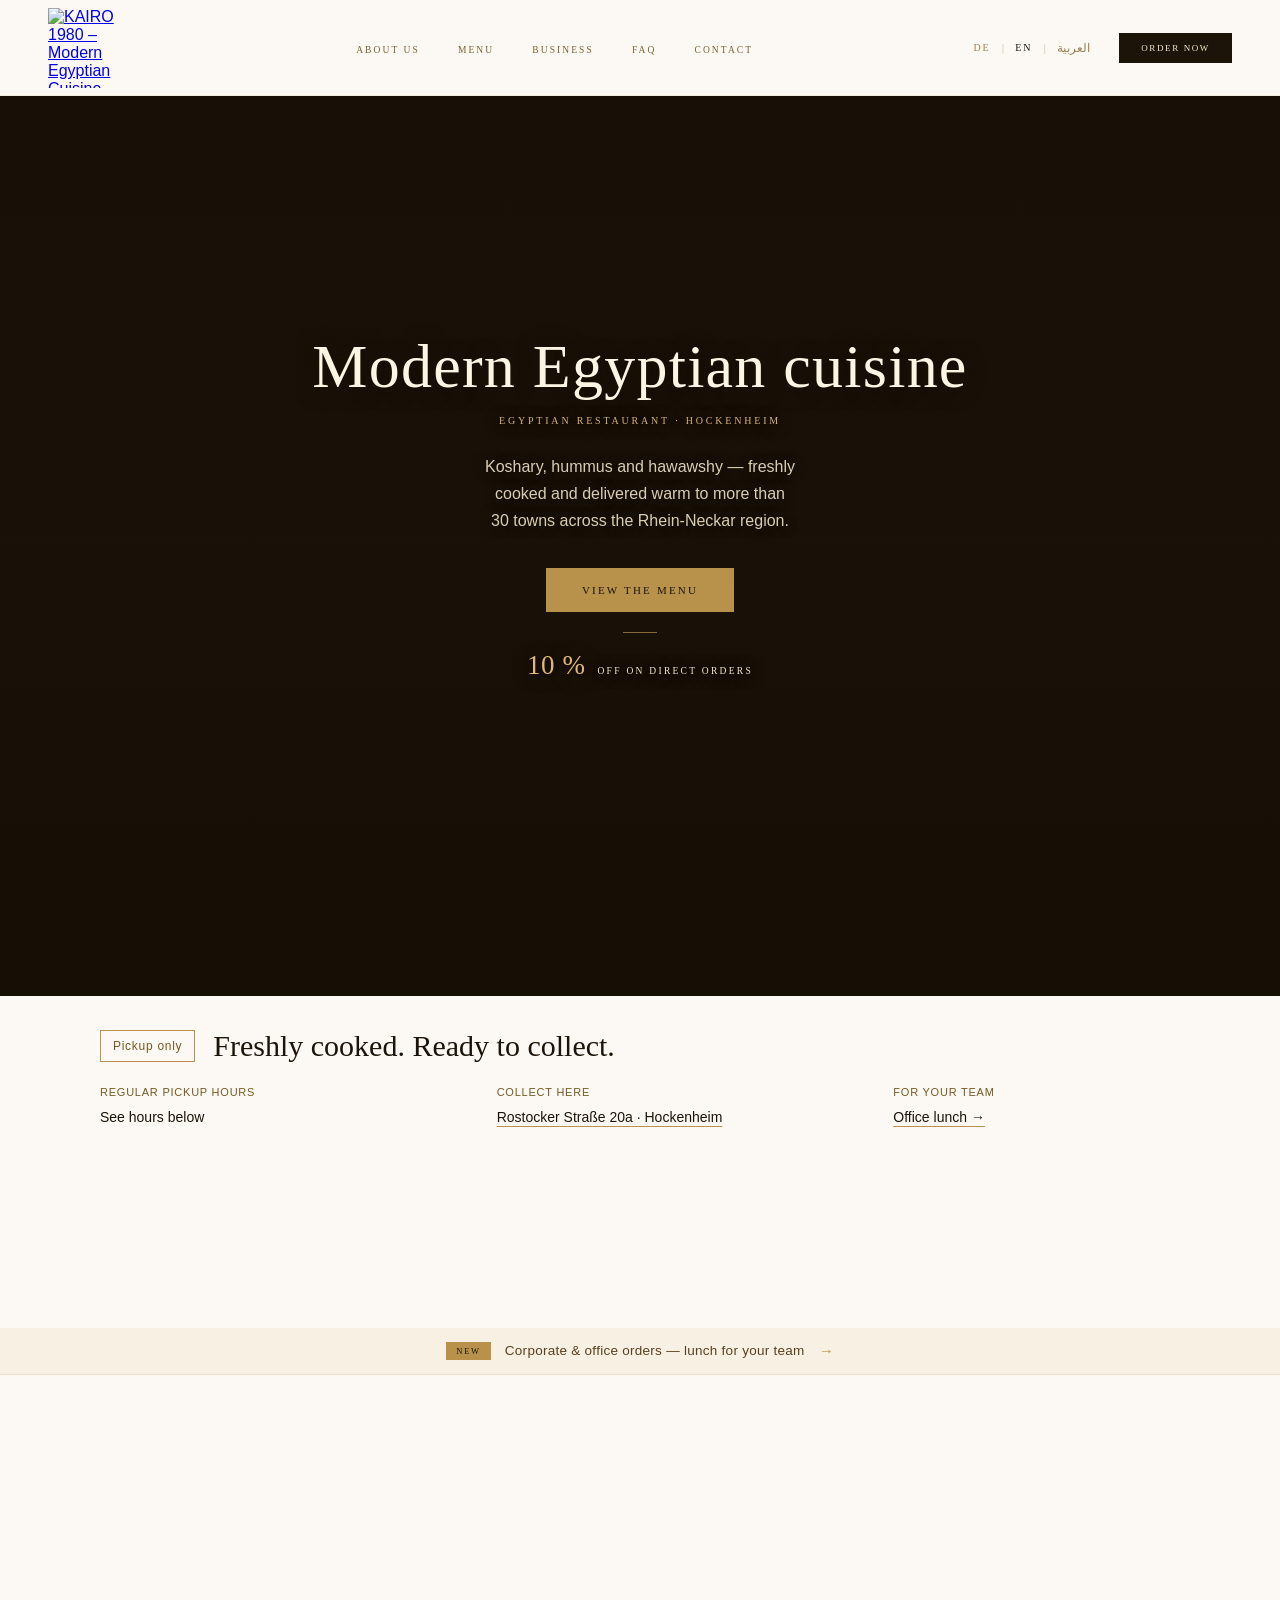
==== commit a07e8d40: "Hours: the week is Tuesday to Sunday (owner, Q-04) The live hours set at /admin were already Tue-Sun" ====
--- a/index.html
+++ b/index.html
@@ -101,19 +101,13 @@
   "openingHoursSpecification": [
     {
       "@type": "OpeningHoursSpecification",
-      "dayOfWeek": ["Wednesday","Thursday","Friday","Saturday","Sunday"],
-      "opens": "11:00",
-      "closes": "14:30"
+      "dayOfWeek": ["Tuesday","Wednesday","Thursday","Friday","Saturday","Sunday"],
+      "opens": "16:00",
+      "closes": "22:00"
     },
     {
       "@type": "OpeningHoursSpecification",
-      "dayOfWeek": ["Wednesday","Thursday","Friday","Saturday","Sunday"],
-      "opens": "18:00",
-      "closes": "23:00"
-    },
-    {
-      "@type": "OpeningHoursSpecification",
-      "dayOfWeek": ["Monday", "Tuesday"],
+      "dayOfWeek": ["Monday"],
       "opens": "00:00",
       "closes": "00:00"
     }
@@ -815,8 +809,8 @@
                crawler that runs no JavaScript still reads the real ones. Edit
                the hours at /admin, or in config.js — never here. -->
           <!--hours:start-->
-          <div class="hrow"><span class="day t" data-de="Montag & Dienstag" data-en="Monday & Tuesday" data-ar="الاثنين والثلاثاء">Montag &amp; Dienstag</span><span class="hclosed t" data-de="Geschlossen" data-en="Closed" data-ar="مغلق">Geschlossen</span></div>
-          <div class="hrow"><span class="day t" data-de="Mittwoch – Sonntag" data-en="Wednesday – Sunday" data-ar="الأربعاء – الأحد">Mittwoch – Sonntag</span><span class="t" data-de="11:00 – 23:00 Uhr · Lieferung ab 18:00 Uhr" data-en="11:00 AM – 11:00 PM · delivery from 6:00 PM" data-ar="11:00 – 23:00 · التوصيل من 18:00" data-pickup-de="Frisch gekochte ägyptische Küche zum Abholen in Hockenheim: Koshary, Hummus, Hawawshy und mehr. Online bestellen, in der Rostocker Straße 20a abholen." data-pickup-en="Fresh Egyptian food for pickup in Hockenheim. Order for yourself or your team lunch and collect at Rostocker Straße 20a. No delivery." data-pickup-ar="أكل مصري طازة للاستلام من المطعم في هوكنهايم. اطلب لنفسك أو لغدا فريقك واستلم من Rostocker Straße 20a. مفيش توصيل.">11:00 – 23:00 Uhr · Lieferung ab 18:00 Uhr</span></div>
+          <div class="hrow"><span class="day t" data-de="Montag" data-en="Monday" data-ar="الاثنين">Montag</span><span class="hclosed t" data-de="Geschlossen" data-en="Closed" data-ar="مغلق">Geschlossen</span></div>
+          <div class="hrow"><span class="day t" data-de="Dienstag – Sonntag" data-en="Tuesday – Sunday" data-ar="الثلاثاء – الأحد">Dienstag – Sonntag</span><span class="t" data-de="16:00 – 22:00 Uhr · Lieferung ab 18:00 Uhr" data-en="4:00 PM – 10:00 PM · delivery from 6:00 PM" data-ar="16:00 – 22:00 · التوصيل من 18:00" data-pickup-de="Frisch gekochte ägyptische Küche zum Abholen in Hockenheim: Koshary, Hummus, Hawawshy und mehr. Online bestellen, in der Rostocker Straße 20a abholen." data-pickup-en="Fresh Egyptian food for pickup in Hockenheim. Order for yourself or your team lunch and collect at Rostocker Straße 20a. No delivery." data-pickup-ar="أكل مصري طازة للاستلام من المطعم في هوكنهايم. اطلب لنفسك أو لغدا فريقك واستلم من Rostocker Straße 20a. مفيش توصيل.">16:00 – 22:00 Uhr · Lieferung ab 18:00 Uhr</span></div>
           <!--hours:end-->
         </div>
         <p class="hours-note hours-extended" hidden></p>
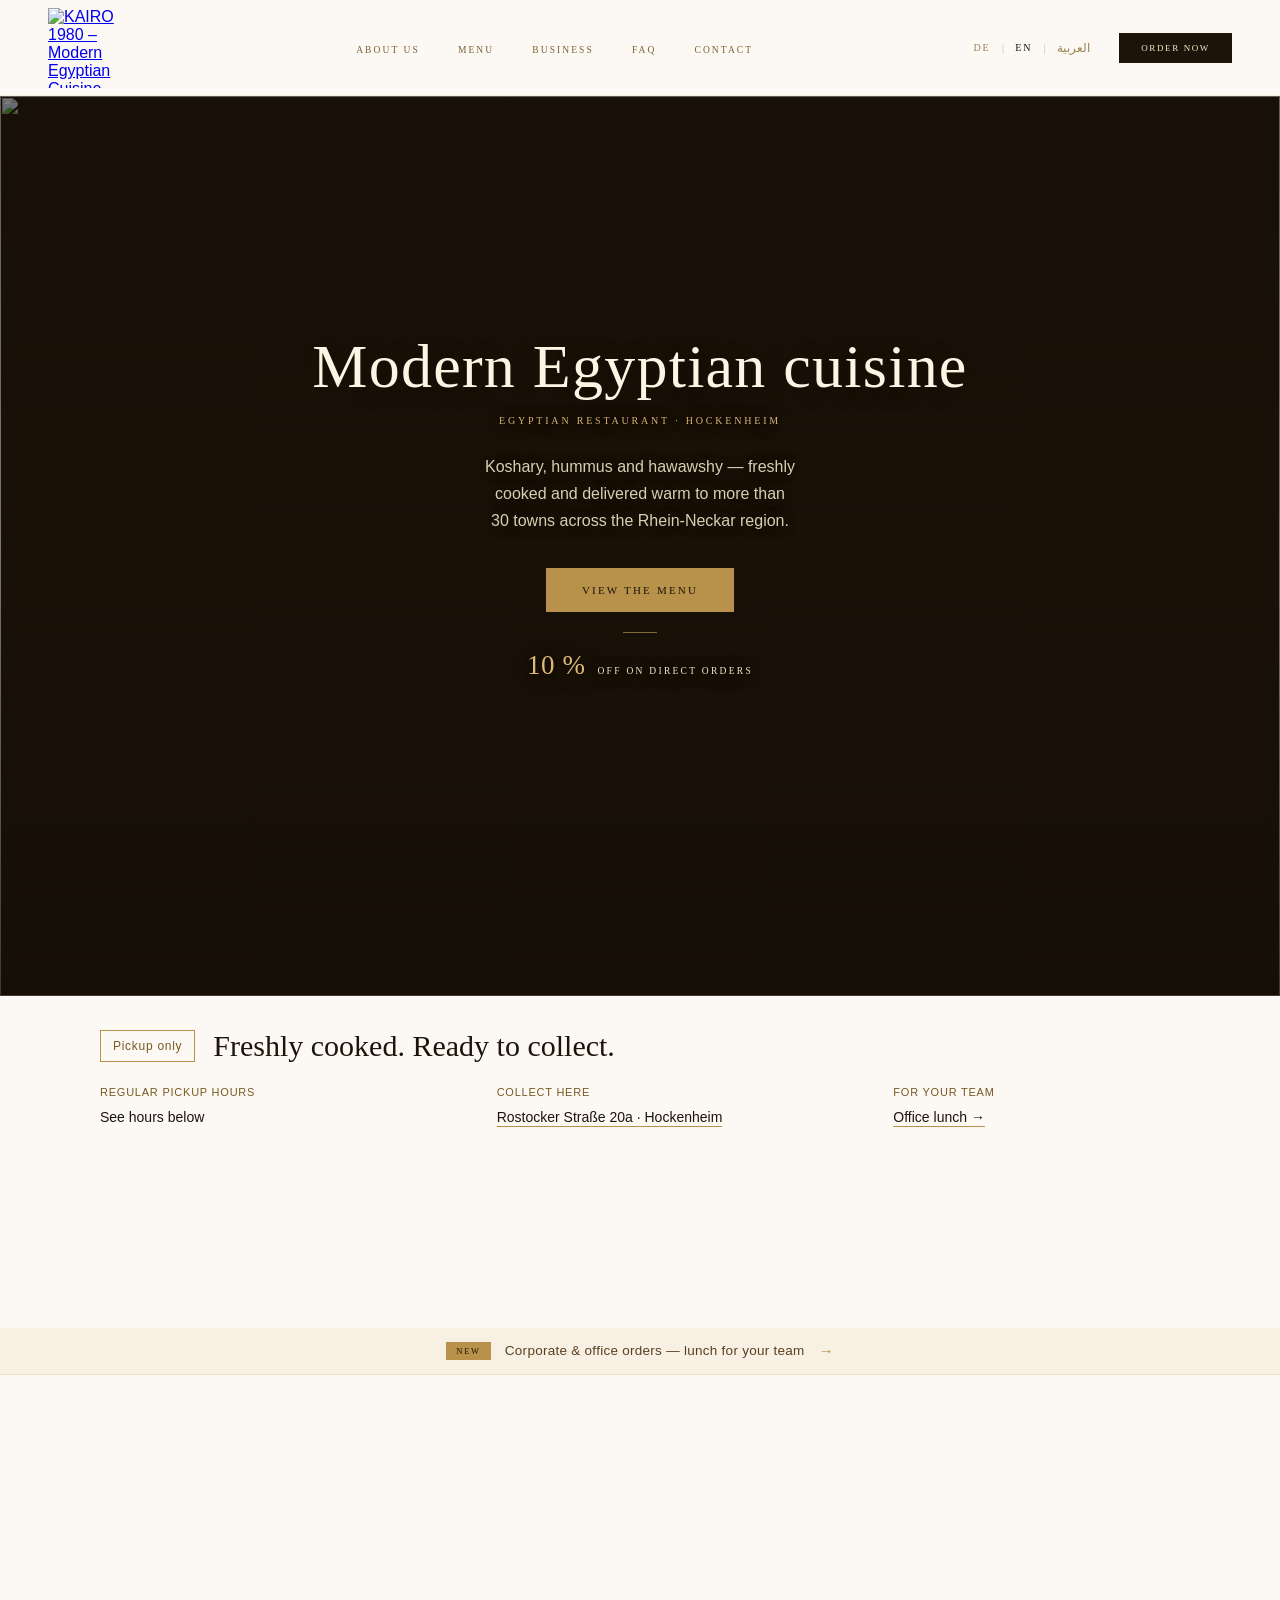
==== commit 5e716757: "Delivery: same fees as Lieferando and Uber, free from 80 €, list in price steps Owner, 26.11.2026: e" ====
--- a/index.html
+++ b/index.html
@@ -14,13 +14,13 @@
 
 <meta name="description" class="t" data-t="content"
 
-      data-de="Ägyptisches Restaurant in Hockenheim: Koshary, Hummus und Hawawshy, frisch gekocht. Lieferung im Rhein-Neckar-Kreis und Abholung – ab 100 € gratis geliefert."
-
-      data-en="KAIRO 1980 – Egyptian restaurant in Hockenheim (Rhein-Neckar). Authentic Koshary, Hummus, Hawawshy &amp; more. Delivery and pickup – free delivery from €100."
-
-      data-ar="KAIRO 1980 – مطعم مصري في هوكنهايم (راين-نيكار). كشري وحمص وحواوشي أصلي وأكتر. توصيل واستلام — ومن 100 € وفوق التوصيل مجاني."
-
-      content="KAIRO 1980 – Ägyptisches Restaurant in Hockenheim (Rhein-Neckar). Authentisches Koshary, Hummus, Hawawshy &amp; mehr. Lieferservice und Abholung – ab 100 € Bestellwert liefern wir kostenfrei." data-pickup-de="Frisch gekochte ägyptische Küche zum Abholen in Hockenheim: Koshary, Hummus, Hawawshy und mehr. Online bestellen, in der Rostocker Straße 20a abholen." data-pickup-en="Fresh Egyptian food for pickup in Hockenheim. Order for yourself or your team lunch and collect at Rostocker Straße 20a. No delivery." data-pickup-ar="أكل مصري طازة للاستلام من المطعم في هوكنهايم. اطلب لنفسك أو لغدا فريقك واستلم من Rostocker Straße 20a. مفيش توصيل.">
+      data-de="Ägyptisches Restaurant in Hockenheim: Koshary, Hummus und Hawawshy, frisch gekocht. Lieferung im Rhein-Neckar-Kreis und Abholung – ab 80 € gratis geliefert."
+
+      data-en="KAIRO 1980 – Egyptian restaurant in Hockenheim (Rhein-Neckar). Authentic Koshary, Hummus, Hawawshy &amp; more. Delivery and pickup – free delivery from €80."
+
+      data-ar="KAIRO 1980 – مطعم مصري في هوكنهايم (راين-نيكار). كشري وحمص وحواوشي أصلي وأكتر. توصيل واستلام — ومن 80 € وفوق التوصيل مجاني."
+
+      content="KAIRO 1980 – Ägyptisches Restaurant in Hockenheim (Rhein-Neckar). Authentisches Koshary, Hummus, Hawawshy &amp; mehr. Lieferservice und Abholung – ab 80 € Bestellwert liefern wir kostenfrei." data-pickup-de="Frisch gekochte ägyptische Küche zum Abholen in Hockenheim: Koshary, Hummus, Hawawshy und mehr. Online bestellen, in der Rostocker Straße 20a abholen." data-pickup-en="Fresh Egyptian food for pickup in Hockenheim. Order for yourself or your team lunch and collect at Rostocker Straße 20a. No delivery." data-pickup-ar="أكل مصري طازة للاستلام من المطعم في هوكنهايم. اطلب لنفسك أو لغدا فريقك واستلم من Rostocker Straße 20a. مفيش توصيل.">
 <meta name="keywords" class="t" data-t="content"
 
       data-de="ägyptisches Restaurant Hockenheim, Koshary Hockenheim, ägyptisches Essen Hockenheim, Lieferservice Hockenheim, arabisches Essen Mannheim, orientalisches Restaurant Rhein-Neckar, Hummus Hockenheim, Hawawshy, Egyptian restaurant Hockenheim, KAIRO 1980"
@@ -661,7 +661,7 @@
     <!-- The two facts that decide a corporate order, stated once, large. -->
     <div class="business-facts">
       <div class="bfact">
-        <span class="bfact-num"><span data-cfg="freeDeliveryFrom">100</span> €</span>
+        <span class="bfact-num"><span data-cfg="freeDeliveryFrom">80</span> €</span>
         <span class="bfact-label t" data-de="Bestellwert — ab hier liefern wir kostenfrei, privat wie geschäftlich" data-en="Order value — free delivery from here, private or corporate" data-ar="قيمة الطلب — من هنا التوصيل مجاني، للأفراد وللشركات" data-pickup-de="Abholung · Rostocker Straße 20a" data-pickup-en="Pickup · Rostocker Straße 20a" data-pickup-ar="الاستلام · Rostocker Straße 20a">Bestellwert — ab hier liefern wir kostenfrei, privat wie geschäftlich</span>
       </div>
       <div class="bfact">
@@ -722,7 +722,7 @@
 
       <details class="faq-item" data-requires="business">
         <summary class="t" data-de="Liefern Sie auch für Firmen und Büros?" data-en="Do you cater for companies and offices?" data-ar="بتوصّلوا للشركات والمكاتب كمان؟" data-pickup-de="Kann ich Mittagessen für mein Team abholen?" data-pickup-en="Can I collect lunch for my team?" data-pickup-ar="ينفع أستلم غدا لفريقي؟">Liefern Sie auch für Firmen und Büros?</summary>
-        <div class="faq-answer"><p class="faq-cfg t" data-de="Ja, das ist einer unserer Schwerpunkte. Wir beliefern Meetings, Team-Lunches und Firmenfeiern im gesamten Liefergebiet — unabhängig von der Personenzahl. Es gilt der Mindestbestellwert Ihrer Postleitzahl, und ab {freeDeliveryFrom} € Bestellwert liefern wir kostenfrei. Alle Formate, die Allergenkennzeichnung und die Rechnungsstellung finden Sie auf unserer Seite zum Firmencatering; am schnellsten erreichen Sie uns per WhatsApp. {deliveryClause}" data-en="Yes, it is one of our specialities. We cater meetings, team lunches and company celebrations across our whole delivery area — whatever the head count. The minimum order value of your postcode applies, and from €{freeDeliveryFrom} we deliver free of charge. The formats, the allergen declaration and invoicing are all on our corporate catering page; WhatsApp is the fastest way to reach us. {deliveryClause}" data-ar="أيوه، ده واحد من تخصصاتنا. بنجهّز اجتماعات وغداء فرق وحفلات شركات في كل منطقة التوصيل — مهما كان عدد الأفراد. بيتطبق الحد الأدنى للطلب بتاع الرمز البريدي بتاعك، ومن {freeDeliveryFrom} € وفوق التوصيل مجاني. وكل الأشكال وبيانات مسببات الحساسية والفواتير هتلاقيها في صفحة تجهيز أكل الشركات؛ وأسرع طريقة للتواصل هي واتساب. {deliveryClause}" data-pickup-de="Gerichte und Mengen auswählen, die gewünschte Abholzeit angeben und bestellen. Wir bestätigen die mögliche Abholzeit abhängig von Zubereitung und Auslastung. Auf Direktbestellungen erhalten Sie {discount} % Rabatt." data-pickup-en="Choose dishes and quantities, request a pickup time and place your order. We confirm a feasible pickup time based on preparation and workload. Direct orders receive {discount}% off." data-pickup-ar="اختار الأطباق والكميات وميعاد الاستلام واطلب. بنأكد الميعاد المتاح حسب التحضير وضغط الشغل. الطلب المباشر عليه خصم {discount} %.">Ja, das ist einer unserer Schwerpunkte. Wir beliefern Meetings, Team-Lunches und Firmenfeiern im gesamten Liefergebiet — unabhängig von der Personenzahl. Es gilt der Mindestbestellwert Ihrer Postleitzahl, und ab 100 € Bestellwert liefern wir kostenfrei. Alle Formate, die Allergenkennzeichnung und die Rechnungsstellung finden Sie auf unserer Seite zum Firmencatering; am schnellsten erreichen Sie uns per WhatsApp.</p></div>
+        <div class="faq-answer"><p class="faq-cfg t" data-de="Ja, das ist einer unserer Schwerpunkte. Wir beliefern Meetings, Team-Lunches und Firmenfeiern im gesamten Liefergebiet — unabhängig von der Personenzahl. Es gilt der Mindestbestellwert Ihrer Postleitzahl, und ab {freeDeliveryFrom} € Bestellwert liefern wir kostenfrei. Alle Formate, die Allergenkennzeichnung und die Rechnungsstellung finden Sie auf unserer Seite zum Firmencatering; am schnellsten erreichen Sie uns per WhatsApp. {deliveryClause}" data-en="Yes, it is one of our specialities. We cater meetings, team lunches and company celebrations across our whole delivery area — whatever the head count. The minimum order value of your postcode applies, and from €{freeDeliveryFrom} we deliver free of charge. The formats, the allergen declaration and invoicing are all on our corporate catering page; WhatsApp is the fastest way to reach us. {deliveryClause}" data-ar="أيوه، ده واحد من تخصصاتنا. بنجهّز اجتماعات وغداء فرق وحفلات شركات في كل منطقة التوصيل — مهما كان عدد الأفراد. بيتطبق الحد الأدنى للطلب بتاع الرمز البريدي بتاعك، ومن {freeDeliveryFrom} € وفوق التوصيل مجاني. وكل الأشكال وبيانات مسببات الحساسية والفواتير هتلاقيها في صفحة تجهيز أكل الشركات؛ وأسرع طريقة للتواصل هي واتساب. {deliveryClause}" data-pickup-de="Gerichte und Mengen auswählen, die gewünschte Abholzeit angeben und bestellen. Wir bestätigen die mögliche Abholzeit abhängig von Zubereitung und Auslastung. Auf Direktbestellungen erhalten Sie {discount} % Rabatt." data-pickup-en="Choose dishes and quantities, request a pickup time and place your order. We confirm a feasible pickup time based on preparation and workload. Direct orders receive {discount}% off." data-pickup-ar="اختار الأطباق والكميات وميعاد الاستلام واطلب. بنأكد الميعاد المتاح حسب التحضير وضغط الشغل. الطلب المباشر عليه خصم {discount} %.">Ja, das ist einer unserer Schwerpunkte. Wir beliefern Meetings, Team-Lunches und Firmenfeiern im gesamten Liefergebiet — unabhängig von der Personenzahl. Es gilt der Mindestbestellwert Ihrer Postleitzahl, und ab 80 € Bestellwert liefern wir kostenfrei. Alle Formate, die Allergenkennzeichnung und die Rechnungsstellung finden Sie auf unserer Seite zum Firmencatering; am schnellsten erreichen Sie uns per WhatsApp.</p></div>
       </details>
 
       <details class="faq-item">
@@ -901,8 +901,8 @@
     <span class="menu-eyebrow t" data-de="Liefergebiet" data-en="Delivery area" data-ar="منطقة التوصيل" data-pickup-de="Abholung in Hockenheim" data-pickup-en="Pickup in Hockenheim" data-pickup-ar="الاستلام في هوكنهايم" data-pickup-de="Abholung in Hockenheim" data-pickup-en="Pickup in Hockenheim" data-pickup-ar="الاستلام في هوكنهايم" data-pickup-href="#kontakt">Liefergebiet</span>
     <h2 class="areas-title t" data-de="Wir liefern in Ihre Stadt" data-en="We deliver to your town" data-ar="بنوصّل لمدينتك" data-pickup-de="Abholung in Hockenheim" data-pickup-en="Pickup in Hockenheim" data-pickup-ar="الاستلام في هوكنهايم">Wir liefern in Ihre Stadt</h2>
     <p class="areas-lead t"
-       data-de="Ägyptisches Essen aus Hockenheim — geliefert in die folgenden Orte im Rhein-Neckar-Kreis und der Vorderpfalz. Zu jedem Ort stehen Postleitzahl und Liefergebühr; der Mindestbestellwert gilt für die ganze Gruppe. Genau diese Werte rechnet auch der Warenkorb. {freeDeliveryAll} {minimumClause}"
-       data-en="Egyptian food from Hockenheim — delivered to the following towns in the Rhein-Neckar district and the Vorderpfalz. Each town shows its postcode and delivery fee; the minimum order value applies to the whole group. These are the very figures the basket calculates with. {freeDeliveryAll} {minimumClause}" data-ar="أكل مصري من هوكنهايم — بيتوصّل للمدن دي في منطقة راين-نيكار والـ Vorderpfalz. جنب كل مدينة الرمز البريدي ورسوم التوصيل، والحد الأدنى للطلب بينطبق على المجموعة كلها. ودي نفس الأرقام اللي بتحسبها السلة. {freeDeliveryAll} {minimumClause}" data-pickup-de="Frisch gekochte ägyptische Küche zum Abholen in Hockenheim: Koshary, Hummus, Hawawshy und mehr. Online bestellen, in der Rostocker Straße 20a abholen." data-pickup-en="Fresh Egyptian food for pickup in Hockenheim. Order for yourself or your team lunch and collect at Rostocker Straße 20a. No delivery." data-pickup-ar="أكل مصري طازة للاستلام من المطعم في هوكنهايم. اطلب لنفسك أو لغدا فريقك واستلم من Rostocker Straße 20a. مفيش توصيل.">Ägyptisches Essen aus Hockenheim — geliefert in die folgenden Orte im Rhein-Neckar-Kreis und der Vorderpfalz. Zu jedem Ort stehen Postleitzahl und Liefergebühr; der Mindestbestellwert gilt für die ganze Gruppe. Genau diese Werte rechnet auch der Warenkorb.</p>
+       data-de="Ägyptisches Essen aus Hockenheim — geliefert in die folgenden Orte im Rhein-Neckar-Kreis und der Vorderpfalz. Die Orte sind nach Preis gestuft: Über jeder Stufe stehen Mindestbestellwert und Liefergebühr, darunter Ort und Postleitzahl. Genau diese Werte rechnet auch der Warenkorb. {freeDeliveryAll} {minimumClause}"
+       data-en="Egyptian food from Hockenheim — delivered to the following towns in the Rhein-Neckar district and the Vorderpfalz. The towns are grouped in price steps: each step shows its minimum order value and delivery fee, with town and postcode below. These are the very figures the basket calculates with. {freeDeliveryAll} {minimumClause}" data-ar="أكل مصري من هوكنهايم — بيتوصّل للمدن دي في منطقة راين-نيكار والـ Vorderpfalz. المدن متقسمة على درجات حسب السعر: فوق كل درجة الحد الأدنى للطلب ورسوم التوصيل، وتحتها المدينة والرمز البريدي. ودي نفس الأرقام اللي بتحسبها السلة. {freeDeliveryAll} {minimumClause}" data-pickup-de="Frisch gekochte ägyptische Küche zum Abholen in Hockenheim: Koshary, Hummus, Hawawshy und mehr. Online bestellen, in der Rostocker Straße 20a abholen." data-pickup-en="Fresh Egyptian food for pickup in Hockenheim. Order for yourself or your team lunch and collect at Rostocker Straße 20a. No delivery." data-pickup-ar="أكل مصري طازة للاستلام من المطعم في هوكنهايم. اطلب لنفسك أو لغدا فريقك واستلم من Rostocker Straße 20a. مفيش توصيل.">Ägyptisches Essen aus Hockenheim — geliefert in die folgenden Orte im Rhein-Neckar-Kreis und der Vorderpfalz. Die Orte sind nach Preis gestuft: Über jeder Stufe stehen Mindestbestellwert und Liefergebühr, darunter Ort und Postleitzahl. Genau diese Werte rechnet auch der Warenkorb.</p>
     <div class="areas-list" id="areasList"></div>
     <!-- The fees above are evening fees while lunch is collection only. A
          section about delivery is exactly where that has to be said. -->
--- a/style.css
+++ b/style.css
@@ -1103,13 +1103,25 @@
   display: grid; grid-template-columns: 190px 1fr;
   gap: 8px 32px; align-items: start;
 }
+/* The step's heading carries both prices, so the rows below it carry only
+   the town and its postcode. The minimum is the quiet label; the fee is the
+   figure a guest compares down the staircase, so it is set larger. */
 .area-tier-title {
+  margin: 0;
+  /* Optically level with the first town, which sits below its own rule. */
+  padding-top: 7px;
+  display: flex; flex-direction: column; gap: 4px;
+}
+.area-tier-min {
   font-family: 'Cinzel', serif; font-size: 9px; font-weight: 500;
   letter-spacing: 0.2em; text-transform: uppercase; color: #b8914a;
-  margin: 0; line-height: 1.7;
-  /* Optically level with the first town, which sits below its own rule. */
-  padding-top: 9px;
-}
+  line-height: 1.7;
+}
+.area-tier-fee {
+  font-family: 'Cormorant Garamond', serif; font-size: 21px; font-weight: 500;
+  color: #8a6828; line-height: 1.2; font-variant-numeric: tabular-nums;
+}
+.area-tier-fee.is-free { color: #0e6b45; }
 /* An aligned column grid, not free-flowing text. Inline wrapping left ragged
    gaps with nothing for the eye to lock onto; here every town occupies one
    row of a column, postcode and fee line up on their own edges, and a
@@ -1126,7 +1138,7 @@
    the doubled line. A leading rule ends the list cleanly by construction, and
    with ragged column lengths there is no "last row" to special-case. */
 .area {
-  display: grid; grid-template-columns: minmax(0, 1fr) auto auto;
+  display: grid; grid-template-columns: minmax(0, 1fr) auto;
   align-items: baseline; gap: 12px; padding: 8px 0;
   border-top: 1px solid rgba(200,165,90,0.14);
   font-size: 14px; color: #4a3010; line-height: 1.5;
@@ -1136,18 +1148,6 @@
 .area-plz {
   font-variant-numeric: tabular-nums; color: #a08a5e;
   font-size: 12px; letter-spacing: 0.05em;
-}
-/* The fee is the number a guest is looking for, so it gets the accent colour
-   and a fixed column — free delivery has to be legible at a glance down the
-   list, not decoded row by row. */
-.area-fee {
-  min-width: 62px; text-align: end;
-  font-variant-numeric: tabular-nums;
-  font-size: 12.5px; color: #8a6828;
-}
-.area-fee.is-free {
-  font-family: 'Cinzel', serif; font-size: 8.5px; font-weight: 500;
-  letter-spacing: 0.16em; text-transform: uppercase; color: #0e6b45;
 }
 .areas-note { margin: 34px 0 0; font-size: 13px; color: #7a6030; }
 
@@ -1157,7 +1157,7 @@
   /* Stacked, the title is a heading over its own list, so it no longer needs
      the optical offset that lined it up beside the first row. */
   .area-tier { grid-template-columns: 1fr; gap: 6px; }
-  .area-tier-title { padding-top: 0; }
+  .area-tier-title { padding-top: 0; flex-direction: row; align-items: baseline; gap: 14px; }
   .areas-list { gap: 34px; }
 }
 
@@ -1170,7 +1170,6 @@
   .areas-list { gap: 26px; }
   .area-towns { grid-template-columns: 1fr; column-gap: 0; }
   .area { font-size: 13.5px; padding: 9px 0; gap: 10px; }
-  .area-fee { min-width: 54px; }
 }
 
 /* ===========================================================================
@@ -1869,8 +1868,7 @@
 :root[lang="ar"] .map-consent-btn,
 :root[lang="ar"] .announce-tag,
 :root[lang="ar"] .bcard-title,
-:root[lang="ar"] .area-tier-title,
-:root[lang="ar"] .area-fee.is-free,
+:root[lang="ar"] .area-tier-min,
 :root[lang="ar"] .hrow .day em,
 :root[lang="ar"] .hslot-label,
 :root[lang="ar"] .cart-type,
@@ -1905,7 +1903,6 @@
 :root[dir="rtl"] .mchoice-price,
 :root[dir="rtl"] .chooser-price,
 :root[dir="rtl"] .area-plz,
-:root[dir="rtl"] .area-fee,
 :root[dir="rtl"] .hslot-time,
 :root[dir="rtl"] .cart-line-price,
 :root[dir="rtl"] .cart-sum span:last-child,
